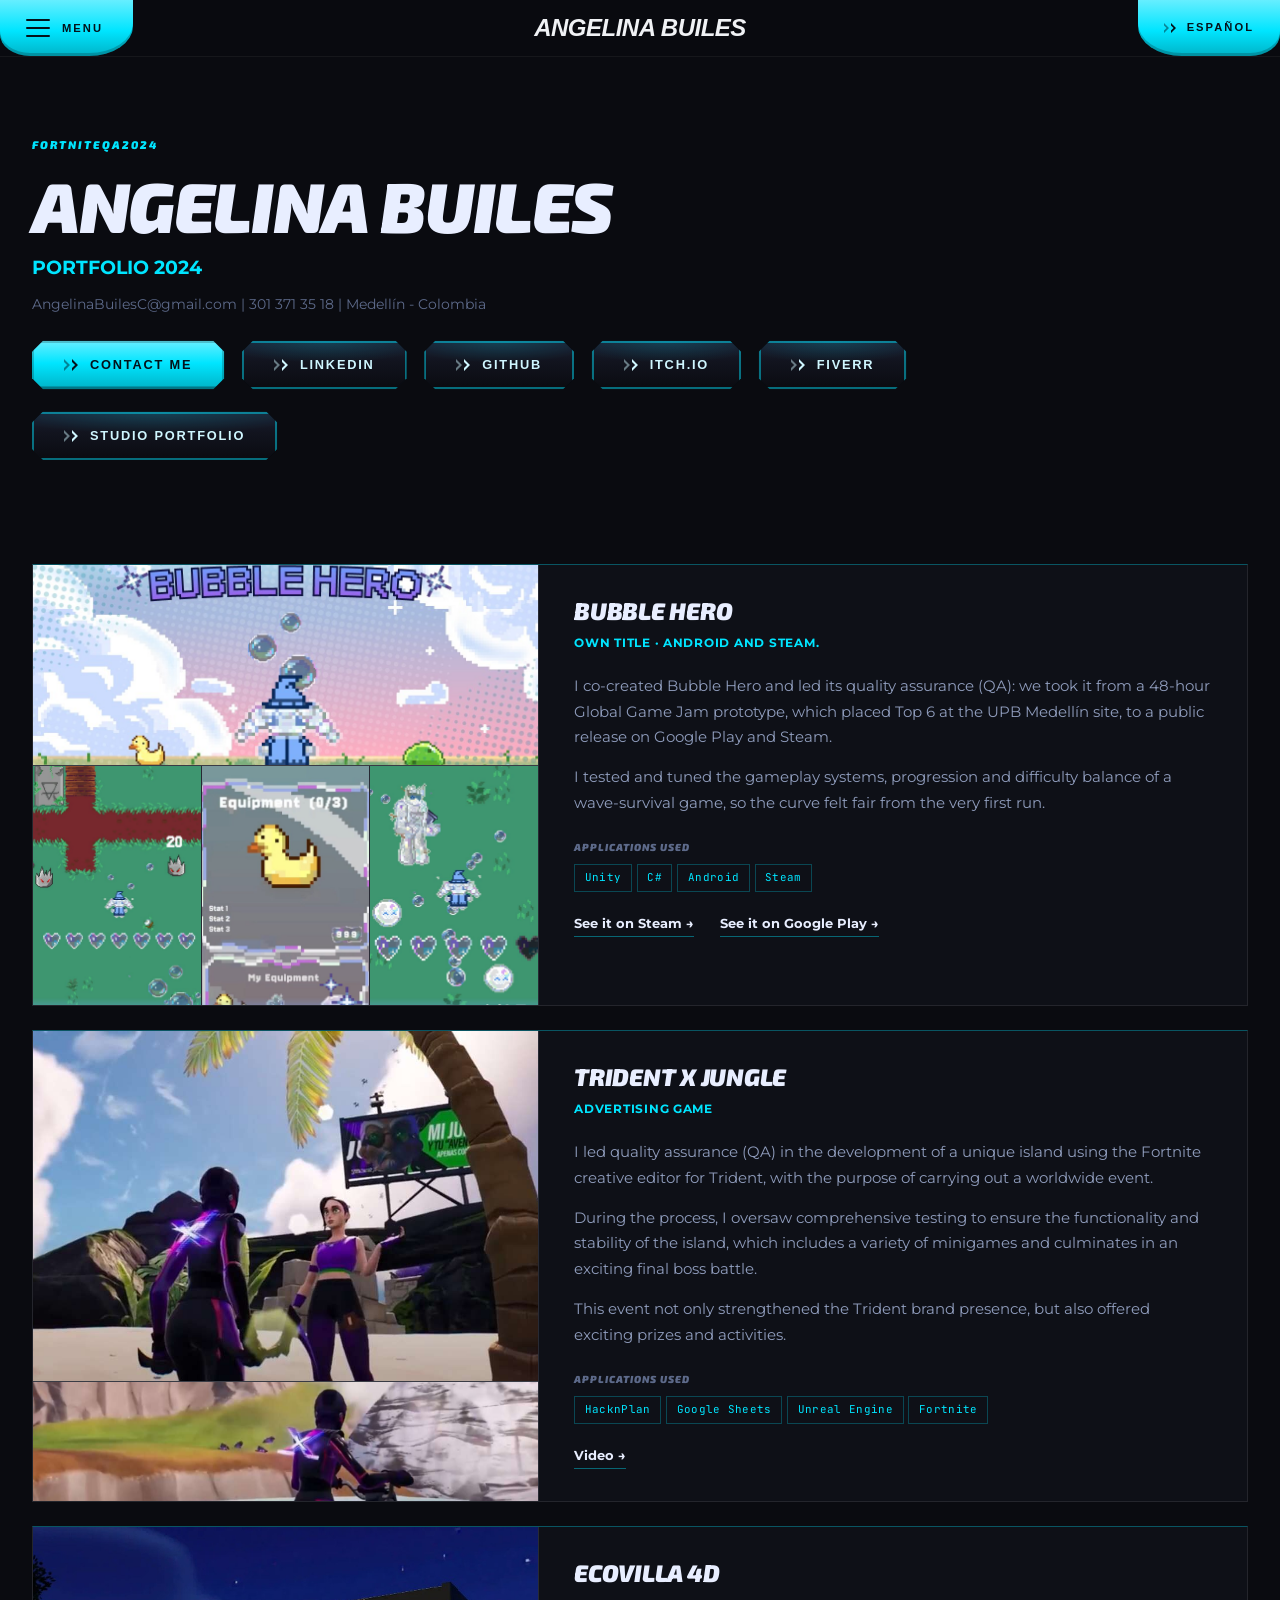
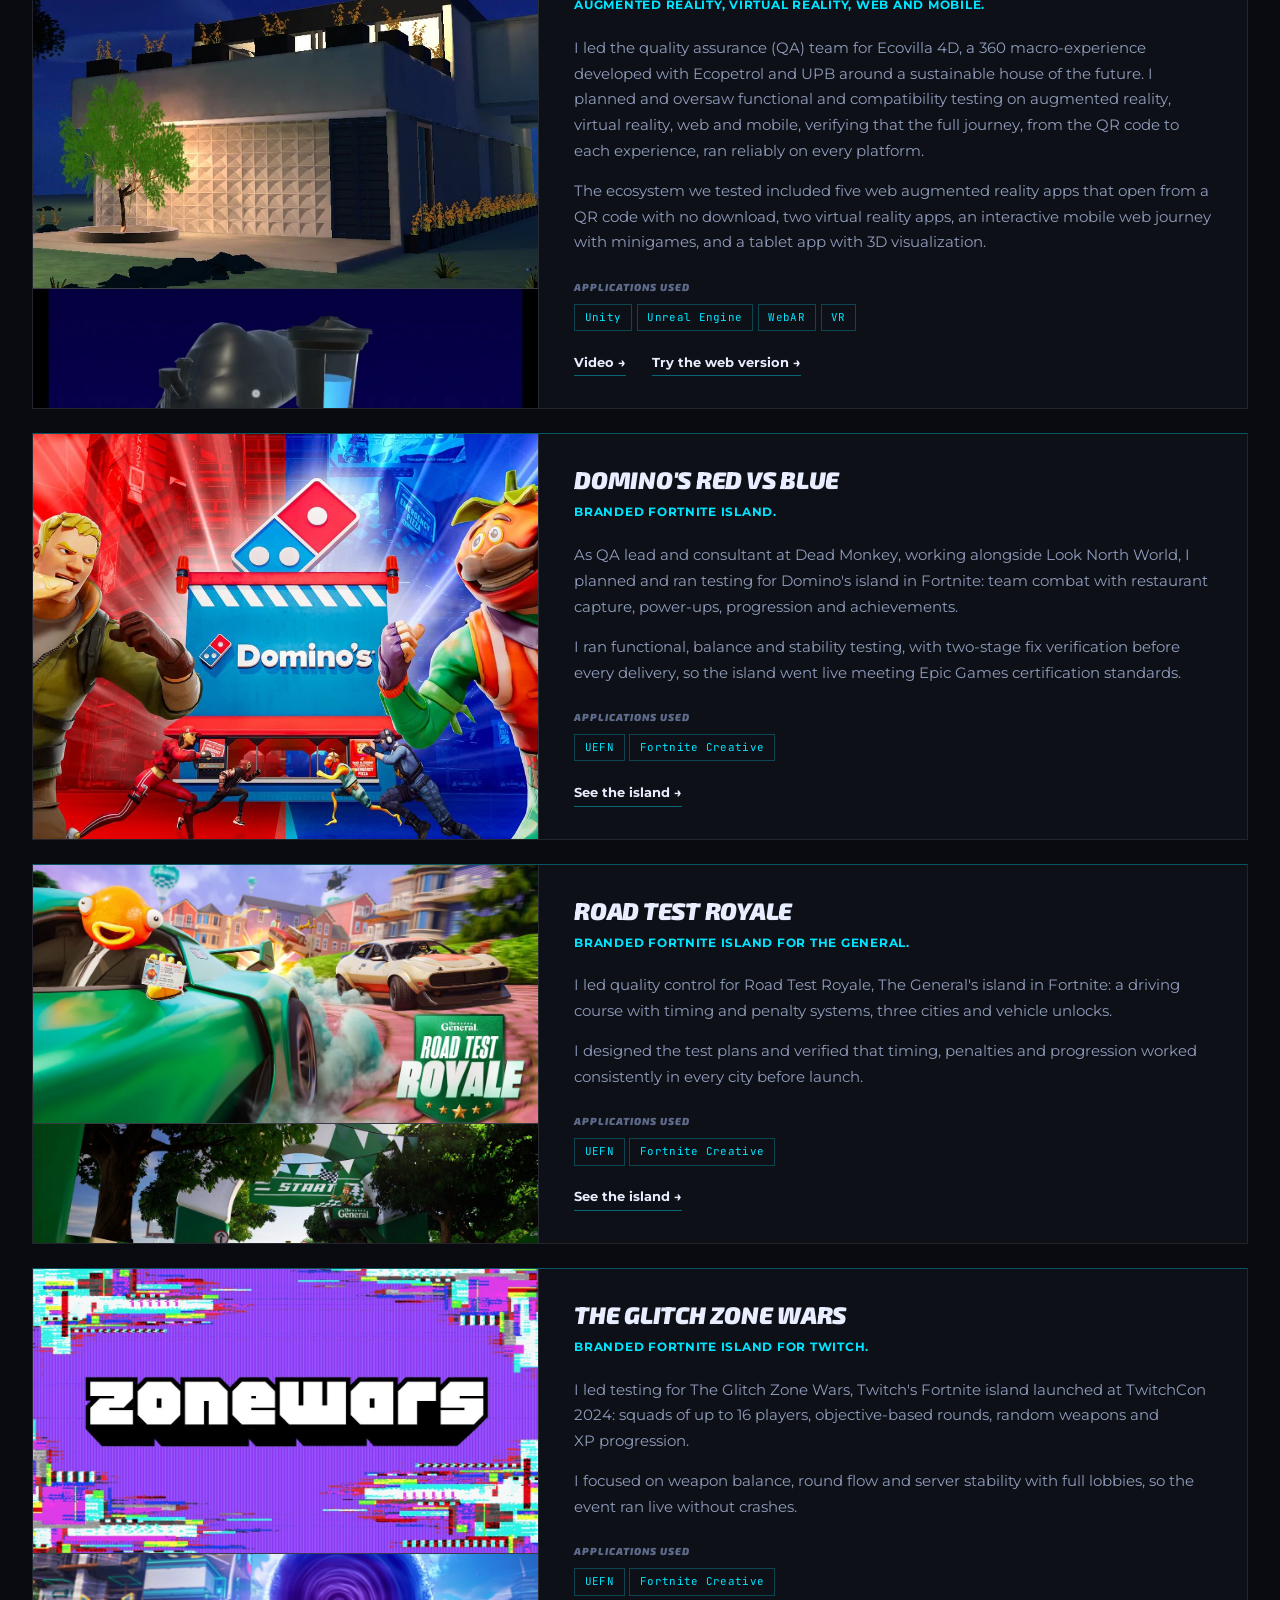
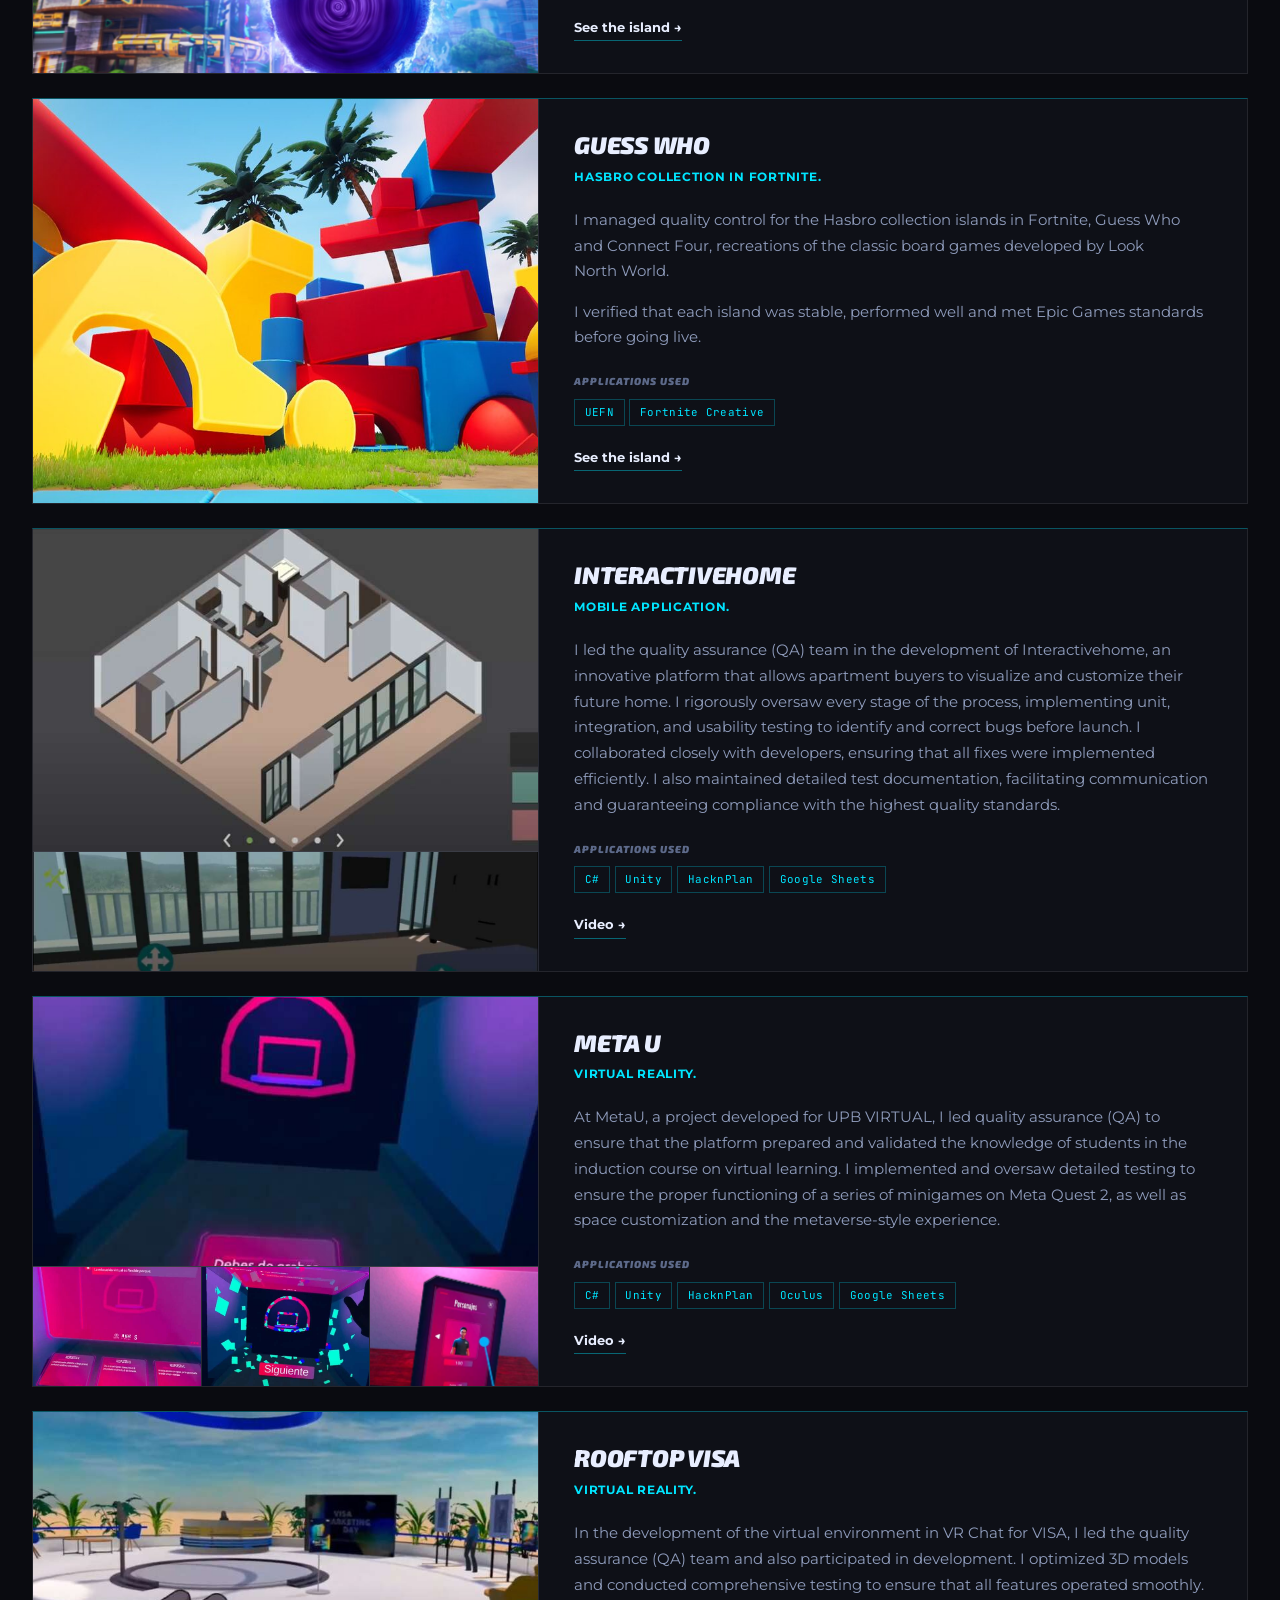
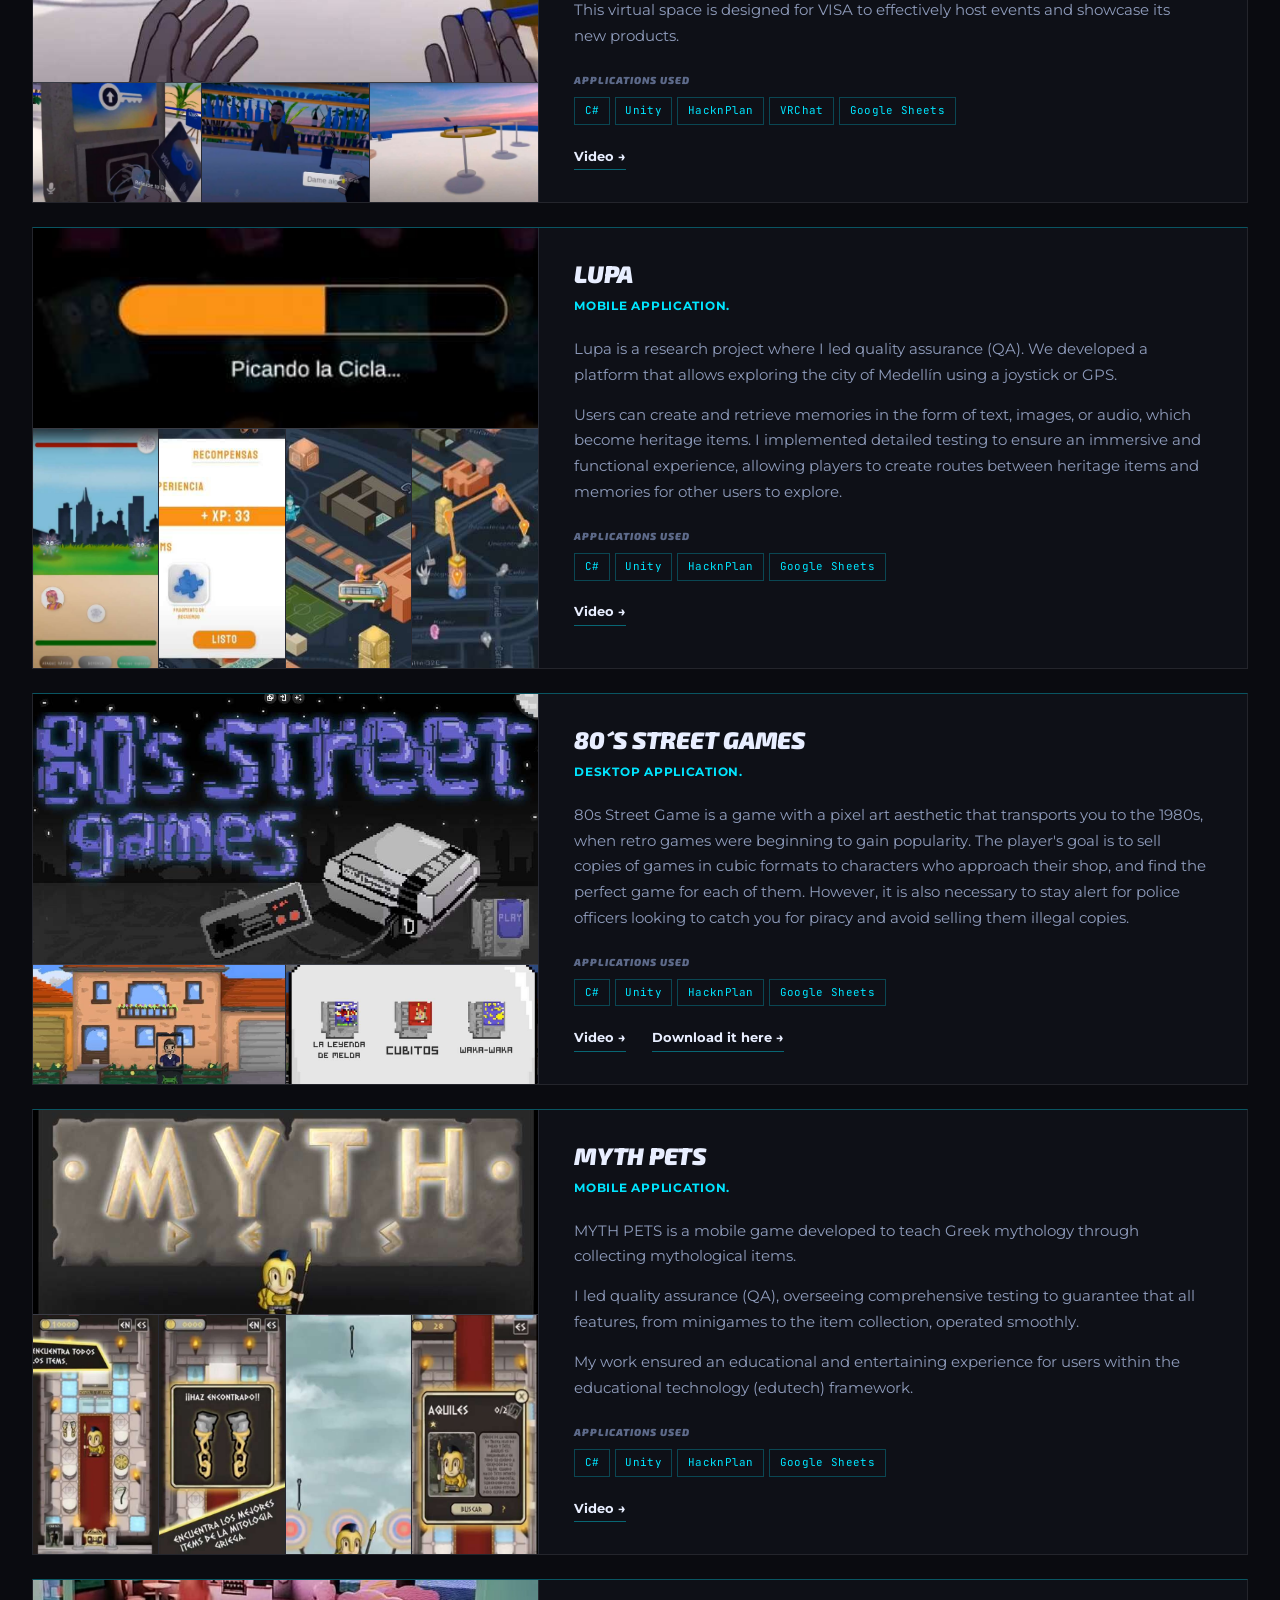
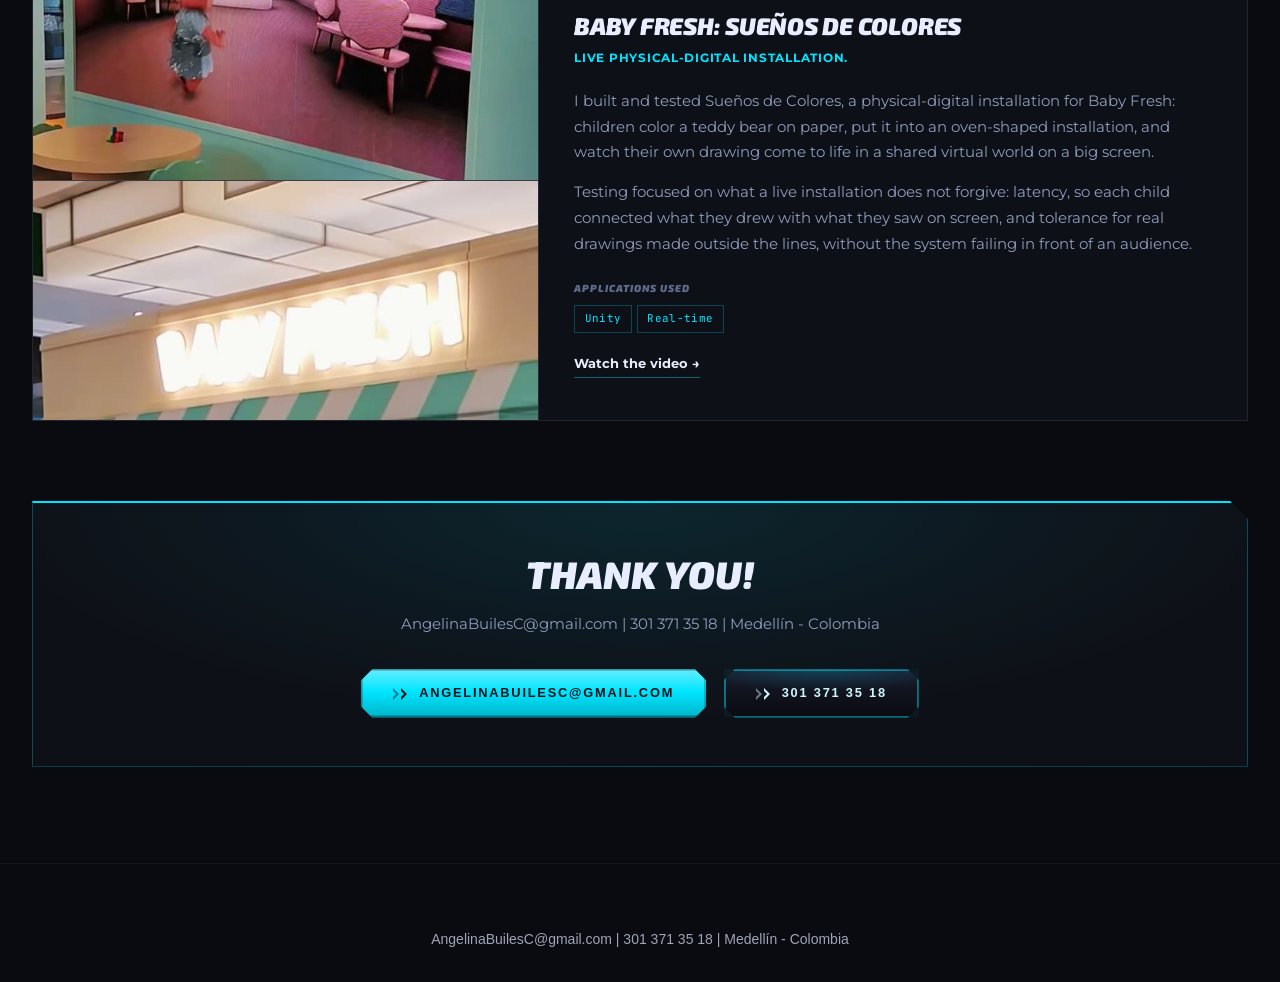
==== en/index.html @ 48bfbd3e "Portafolio de QA de Angelina Builes, en español e inglés Co-Authored-By: Claude Opus 5.5 <noreply@an" ====
<!DOCTYPE html>
<html lang="en">

<head>
    <meta charset="UTF-8">
    <meta name="viewport" content="width=device-width, initial-scale=1.0">
    <title>PORTFOLIO · Angelina Builes</title>
    <meta name="description" content="Portfolio QA · Angelina Builes. Bubble Hero, Trident X Jungle, Ecovilla 4D, Domino&#x27;s Red vs Blue, Road Test Royale, The Glitch Zone Wars, Guess Who, Interactivehome, Meta U, Rooftop Visa, Lupa, 80´s Street Games, Myth Pets, Baby Fresh: Sueños de Colores.">
    <link rel="canonical" href="https://jelyblu.github.io/portafolio-qa/en/">
    <link rel="alternate" hreflang="es" href="https://jelyblu.github.io/portafolio-qa/es/">
    <link rel="alternate" hreflang="en" href="https://jelyblu.github.io/portafolio-qa/en/">
    <link rel="alternate" hreflang="x-default" href="https://jelyblu.github.io/portafolio-qa/es/">
    <meta property="og:title" content="PORTFOLIO · Angelina Builes">
    <meta property="og:description" content="Portfolio QA · Angelina Builes. Bubble Hero, Trident X Jungle, Ecovilla 4D, Domino&#x27;s Red vs Blue, Road Test Royale, The Glitch Zone Wars, Guess Who, Interactivehome, Meta U, Rooftop Visa, Lupa, 80´s Street Games, Myth Pets, Baby Fresh: Sueños de Colores.">
    <meta property="og:image" content="https://jelyblu.github.io/portafolio-qa/assets/img/trident-1.jpg">
    <meta property="og:type" content="profile">
    <link rel="preconnect" href="https://fonts.googleapis.com">
    <link rel="preconnect" href="https://fonts.gstatic.com" crossorigin>
    <link href="https://fonts.googleapis.com/css2?family=Exo+2:ital,wght@0,400;0,700;0,900;1,700;1,900&family=Montserrat:wght@400;500;600;700&family=JetBrains+Mono:wght@500;700&display=swap" rel="stylesheet">
    <link rel="stylesheet" href="../styles.css">
    <style>
        .profile-page {
            --ab-cyan: #00e5ff; --ab-ink: #e8eeff; --ab-dim: #8f9cbc; --ab-faint: #5d6a8a;
            --ab-line: rgba(255, 255, 255, .09); --ab-surface: #0e1017; --ab-raised: #12141f;
            font-family: 'Montserrat', sans-serif;
        }
        .profile-page h1, .profile-page h2, .profile-page h3 { font-family: 'Exo 2', sans-serif; }
        .ab-notch { clip-path: polygon(0 0, calc(100% - 18px) 0, 100% 18px, 100% 100%, 0 100%); }

        .ab-hero { padding: 8.5rem 0 3.5rem; }
        .ab-hero-grid { max-width: 900px; }
        .ab-eyebrow {
            font-family: 'Exo 2', sans-serif; font-size: .7rem; font-weight: 900; font-style: italic;
            text-transform: uppercase; letter-spacing: .18em; color: var(--ab-cyan); margin: 0 0 1.1rem;
        }
        .ab-name { font-size: clamp(2.6rem, 7vw, 4.4rem); font-weight: 900; font-style: italic; text-transform: uppercase; letter-spacing: -.02em; line-height: .95; margin: 0 0 .9rem; color: var(--ab-ink); }
        .ab-role { font-size: clamp(1rem, 2vw, 1.2rem); font-weight: 700; color: var(--ab-cyan); line-height: 1.5; margin: 0 0 .7rem; }
        .ab-meta { font-size: .88rem; color: var(--ab-faint); line-height: 1.7; margin: 0 0 1.5rem; }
        .ab-links { display: flex; flex-wrap: wrap; gap: 1.4rem 1.1rem; }

        .ab-work { padding: 3rem 0 0; }
        .ab-featured { display: grid; gap: 1.5rem; }
        .ab-feat {
            display: grid; grid-template-columns: minmax(0, 5fr) minmax(0, 7fr);
            background: var(--ab-surface); border: 1px solid var(--ab-line);
            border-top: 1px solid rgba(0, 229, 255, .32);
            transition: border-color .25s ease, transform .25s ease;
            scroll-margin-top: 90px;
        }
        .ab-feat:hover { border-top-color: var(--ab-cyan); transform: translateY(-3px); }

        /* Galería: la primera captura manda, las demás van en tira debajo,
           igual que la columna de imágenes de cada página del PDF. */
        .ab-shot {
            display: grid; grid-template-rows: minmax(230px, 1fr) 120px; background: var(--ab-raised);
            border-right: 1px solid var(--ab-line); overflow: hidden;
        }
        .ab-shot a { display: block; height: 100%; overflow: hidden; }
        .ab-shot img { display: block; width: 100%; height: 100%; object-fit: cover; transition: transform .35s ease; }
        .ab-shot a:hover img { transform: scale(1.04); }
        /* La captura principal no empuja la altura: rellena lo que mida el texto.
           Sin esto una captura vertical estira la tarjeta a más de 1000 px. */
        .ab-shot-main { min-height: 0; position: relative; }
        .ab-shot-main > a { position: absolute; inset: 0; }
        .ab-shot--solo { grid-template-rows: minmax(260px, 1fr); }
        /* Proyectos de móvil: las capturas son verticales y en una tira baja
           solo se vería una franja. Se les da más alto. */
        .ab-shot--movil { grid-template-rows: minmax(200px, 1fr) 240px; }
        .ab-shot--movil .ab-shot-strip img { object-position: center top; }
        .ab-shot-strip { display: grid; grid-auto-flow: column; grid-auto-columns: 1fr; gap: 1px; background: var(--ab-line); min-height: 0; border-top: 1px solid var(--ab-line); }

        .ab-feat-body { padding: 2rem 2.2rem; }
        .ab-feat h3 { font-size: 1.5rem; font-weight: 900; font-style: italic; text-transform: uppercase; letter-spacing: -.01em; color: var(--ab-ink); margin: 0 0 .45rem; }
        .ab-context { font-size: .78rem; font-weight: 700; letter-spacing: .06em; text-transform: uppercase; color: var(--ab-cyan); margin: 0 0 1.3rem; }
        .ab-desc p { margin: 0 0 .9rem; font-size: .92rem; line-height: 1.75; color: var(--ab-dim); text-wrap: pretty; }
        .ab-label {
            font-family: 'Exo 2', sans-serif; font-size: .64rem; font-weight: 900; font-style: italic;
            text-transform: uppercase; letter-spacing: .1em; color: var(--ab-faint); margin: 1.4rem 0 .55rem;
        }
        .ab-tech { display: flex; flex-wrap: wrap; gap: .3rem; }
        .ab-tech span {
            font-family: 'JetBrains Mono', monospace; font-size: .68rem; padding: .25rem .6rem;
            border: 1px solid rgba(0, 229, 255, .26); color: var(--ab-cyan); letter-spacing: .03em;
        }
        .ab-out { display: inline-flex; gap: .35rem; margin-top: 1.3rem; margin-right: 1.4rem; color: var(--ab-ink); text-decoration: none; font-size: .84rem; font-weight: 700; border-bottom: 1px solid rgba(0, 229, 255, .4); padding-bottom: 2px; }
        .ab-out:hover { color: var(--ab-cyan); border-bottom-color: var(--ab-cyan); }

        .ab-cta { padding: 5rem 0 6rem; }
        .ab-cta-inner {
            border: 1px solid rgba(0, 229, 255, .28); border-top: 2px solid var(--ab-cyan);
            background: radial-gradient(90% 140% at 50% 0%, rgba(0, 229, 255, .1) 0%, rgba(0, 229, 255, 0) 60%), var(--ab-surface);
            padding: 3rem 2.5rem; text-align: center;
        }
        .ab-cta-inner h2 { font-size: clamp(1.7rem, 4vw, 2.4rem); font-weight: 900; font-style: italic; text-transform: uppercase; color: var(--ab-ink); margin: 0 0 .8rem; }
        .ab-cta-inner p { color: var(--ab-dim); max-width: 56ch; margin: 0 auto 2rem; line-height: 1.8; font-size: .95rem; }
        .ab-cta-inner .ab-links { justify-content: center; }

        /* Sin logo del estudio: el nombre ocupa el centro de la cabecera. */
        .logo-container .logo-text { text-transform: uppercase; font-style: italic; }

        @media (max-width: 900px) {
            .ab-feat { grid-template-columns: 1fr; }
            .ab-shot { border-right: 0; border-bottom: 1px solid var(--ab-line); }
        }
        @media (max-width: 600px) {
            .ab-hero { padding: 7rem 0 2.5rem; }
            .ab-feat-body { padding: 1.6rem 1.4rem; }
            .ab-cta-inner { padding: 2.2rem 1.4rem; }
            .ab-shot { grid-template-rows: 220px 90px; }
            .ab-shot--movil { grid-template-rows: 200px 180px; }
            .ab-shot--solo { grid-template-rows: 220px; }
            .logo-container .logo-text { font-size: 1rem; }
        }

        .ab-vmodal { width: min(92vw, 960px); margin: auto; padding: 0; border: 1px solid var(--ab-line); border-radius: 4px; background: var(--ab-raised); overflow: visible; }
        .ab-vmodal::backdrop { background: rgba(4, 8, 16, .84); backdrop-filter: blur(6px); }
        .ab-vmodal-inner { position: relative; aspect-ratio: 16 / 9; }
        .ab-vmodal iframe { display: block; width: 100%; height: 100%; border: 0; background: #000; }
        .ab-vclose { position: absolute; top: -17px; right: -17px; width: 42px; height: 42px; display: grid; place-items: center; border: 0; border-radius: 50%; background: var(--ab-cyan); color: #04121a; font-size: 1.6rem; font-weight: 700; line-height: 1; cursor: pointer; box-shadow: 0 6px 18px rgba(0, 0, 0, .55); z-index: 1; }
        .ab-vclose:hover { filter: brightness(1.12); }
        .ab-vclose:focus-visible { outline: 3px solid #fff; outline-offset: 2px; }
        @media (max-width: 560px) { .ab-vclose { top: 8px; right: 8px; } }

        #primary-navigation[data-visible="true"] .nav-links > li:nth-child(1) > a { animation-delay: 40ms; }
        #primary-navigation[data-visible="true"] .nav-links > li:nth-child(2) > a { animation-delay: 84ms; }
        #primary-navigation[data-visible="true"] .nav-links > li:nth-child(3) > a { animation-delay: 128ms; }
        #primary-navigation[data-visible="true"] .nav-links > li:nth-child(4) > a { animation-delay: 172ms; }
        #primary-navigation[data-visible="true"] .nav-links > li:nth-child(5) > a { animation-delay: 216ms; }
        #primary-navigation[data-visible="true"] .nav-links > li:nth-child(6) > a { animation-delay: 260ms; }
        #primary-navigation[data-visible="true"] .nav-links > li:nth-child(7) > a { animation-delay: 304ms; }
        #primary-navigation[data-visible="true"] .nav-links > li:nth-child(8) > a { animation-delay: 348ms; }
        #primary-navigation[data-visible="true"] .nav-links > li:nth-child(9) > a { animation-delay: 392ms; }
        #primary-navigation[data-visible="true"] .nav-links > li:nth-child(10) > a { animation-delay: 436ms; }
        #primary-navigation[data-visible="true"] .nav-links > li:nth-child(11) > a { animation-delay: 480ms; }
        #primary-navigation[data-visible="true"] .nav-links > li:nth-child(12) > a { animation-delay: 524ms; }
        #primary-navigation[data-visible="true"] .nav-links > li:nth-child(13) > a { animation-delay: 568ms; }
        #primary-navigation[data-visible="true"] .nav-links > li:nth-child(14) > a { animation-delay: 612ms; }
        #primary-navigation[data-visible="true"] .nav-links > li:nth-child(15) > a { animation-delay: 656ms; }
        #primary-navigation[data-visible="true"] .nav-links > li:nth-child(16) > a { animation-delay: 700ms; }
        #primary-navigation[data-visible="false"] .nav-links > li:nth-child(1) > a { animation-delay: 420ms; }
        #primary-navigation[data-visible="false"] .nav-links > li:nth-child(2) > a { animation-delay: 392ms; }
        #primary-navigation[data-visible="false"] .nav-links > li:nth-child(3) > a { animation-delay: 364ms; }
        #primary-navigation[data-visible="false"] .nav-links > li:nth-child(4) > a { animation-delay: 336ms; }
        #primary-navigation[data-visible="false"] .nav-links > li:nth-child(5) > a { animation-delay: 308ms; }
        #primary-navigation[data-visible="false"] .nav-links > li:nth-child(6) > a { animation-delay: 280ms; }
        #primary-navigation[data-visible="false"] .nav-links > li:nth-child(7) > a { animation-delay: 252ms; }
        #primary-navigation[data-visible="false"] .nav-links > li:nth-child(8) > a { animation-delay: 224ms; }
        #primary-navigation[data-visible="false"] .nav-links > li:nth-child(9) > a { animation-delay: 196ms; }
        #primary-navigation[data-visible="false"] .nav-links > li:nth-child(10) > a { animation-delay: 168ms; }
        #primary-navigation[data-visible="false"] .nav-links > li:nth-child(11) > a { animation-delay: 140ms; }
        #primary-navigation[data-visible="false"] .nav-links > li:nth-child(12) > a { animation-delay: 112ms; }
        #primary-navigation[data-visible="false"] .nav-links > li:nth-child(13) > a { animation-delay: 84ms; }
        #primary-navigation[data-visible="false"] .nav-links > li:nth-child(14) > a { animation-delay: 56ms; }
        #primary-navigation[data-visible="false"] .nav-links > li:nth-child(15) > a { animation-delay: 28ms; }
        #primary-navigation[data-visible="false"] .nav-links > li:nth-child(16) > a { animation-delay: 0ms; }
    </style>
</head>

<body>
    <header id="main-header" class="scrolled">
        <div class="container nav-wrapper">
            <a href="#top" class="logo-container"><span class="logo-text">Angelina Builes</span></a>
            <button class="mobile-nav-toggle" aria-controls="primary-navigation" aria-expanded="false">
                <div class="hamburger"></div>
            </button>
            <nav id="primary-navigation">
                <ul class="nav-links">
                    <li><a href="#bubblehero">Bubble Hero</a></li>
                    <li><a href="#trident">Trident X Jungle</a></li>
                    <li><a href="#ecovilla">Ecovilla 4D</a></li>
                    <li><a href="#dominos">Domino&#x27;s Red vs Blue</a></li>
                    <li><a href="#roadtest">Road Test Royale</a></li>
                    <li><a href="#glitch">The Glitch Zone Wars</a></li>
                    <li><a href="#guesswho">Guess Who</a></li>
                    <li><a href="#interactivehome">Interactivehome</a></li>
                    <li><a href="#metau">Meta U</a></li>
                    <li><a href="#rooftop">Rooftop Visa</a></li>
                    <li><a href="#lupa">Lupa</a></li>
                    <li><a href="#80s">80´s Street Games</a></li>
                    <li><a href="#mythpets">Myth Pets</a></li>
                    <li><a href="#babyfresh">Baby Fresh: Sueños de Colores</a></li>
                    <li><a href="#contacto">Contact</a></li>
                    <li><a href="../es/" hreflang="es" lang="es">Español</a></li>
                </ul>
            </nav>
            <a class="nav-cta" href="../es/" hreflang="es" lang="es">Español</a>
        </div>
    </header>

    <main class="profile-page" id="top">
        <section class="ab-hero">
            <div class="container">
                <div class="ab-hero-grid">
                    <p class="ab-eyebrow">FortniteQA2024</p>
                    <h1 class="ab-name">Angelina Builes</h1>
                    <p class="ab-role">PORTFOLIO 2024</p>
                    <p class="ab-meta">AngelinaBuilesC@gmail.com | 301 371 35 18 | Medellín - Colombia</p>
                    <div class="ab-links">
                        <a class="btn btn-primary" href="mailto:AngelinaBuilesC@gmail.com">Contact me</a>
                        <a class="btn btn-secondary" href="https://www.linkedin.com/in/angelinabuiles" target="_blank" rel="noopener">LinkedIn</a>
                        <a class="btn btn-secondary" href="https://github.com/Jelyblu" target="_blank" rel="noopener">GitHub</a>
                        <a class="btn btn-secondary" href="https://dragonarkstudios.itch.io" target="_blank" rel="noopener">itch.io</a>
                        <a class="btn btn-secondary" href="https://www.fiverr.com/angibuiles" target="_blank" rel="noopener">Fiverr</a>
                        <a class="btn btn-secondary" href="https://dragonarkstudios.com/portfolio" target="_blank" rel="noopener">Studio portfolio</a>
                    </div>
                </div>
            </div>
        </section>

        <section class="ab-work">
            <div class="container">
                <h2 class="sr-only">PORTFOLIO</h2>
                <div class="ab-featured">
                    <article class="ab-feat" id="bubblehero">
                        <div class="ab-shot ab-shot--movil">
                            <div class="ab-shot-main"><a href="../assets/img/bubblehero-1.jpg" target="_blank" rel="noopener"><img src="../assets/img/bubblehero-1.jpg" alt="Bubble Hero, screenshot 1" loading="lazy"></a></div>
                            <div class="ab-shot-strip"><a href="../assets/img/bubblehero-2.jpg" target="_blank" rel="noopener"><img src="../assets/img/bubblehero-2.jpg" alt="Bubble Hero, screenshot 2" loading="lazy"></a><a href="../assets/img/bubblehero-3.jpg" target="_blank" rel="noopener"><img src="../assets/img/bubblehero-3.jpg" alt="Bubble Hero, screenshot 3" loading="lazy"></a><a href="../assets/img/bubblehero-4.jpg" target="_blank" rel="noopener"><img src="../assets/img/bubblehero-4.jpg" alt="Bubble Hero, screenshot 4" loading="lazy"></a></div>
                        </div>
                        <div class="ab-feat-body">
                            <h3>Bubble Hero</h3>
                            <p class="ab-context">Own title · Android and Steam.</p>
                            <div class="ab-desc">
                                <p>I co-created Bubble Hero and led its quality assurance (QA): we took it from a 48-hour Global Game Jam prototype, which placed Top 6 at the UPB Medellín site, to a public release on Google Play and Steam.</p>
                                <p>I tested and tuned the gameplay systems, progression and difficulty balance of a wave-survival game, so the curve felt fair from the very first run.</p>
                            </div>
                            <p class="ab-label">Applications used</p>
                            <div class="ab-tech"><span>Unity</span><span>C#</span><span>Android</span><span>Steam</span></div>
                            
                            <a class="ab-out" href="https://store.steampowered.com/app/4517050/Bubble_Hero_The_Five_Elements/" target="_blank" rel="noopener">See it on Steam &rarr;</a>
                            <a class="ab-out" href="https://play.google.com/store/apps/details?id=com.DragonarkStudios.BubbleHero" target="_blank" rel="noopener">See it on Google Play &rarr;</a>
                        </div>
                    </article>
                    <article class="ab-feat" id="trident">
                        <div class="ab-shot">
                            <div class="ab-shot-main"><a href="../assets/img/trident-1.jpg" target="_blank" rel="noopener"><img src="../assets/img/trident-1.jpg" alt="Trident X Jungle, screenshot 1" loading="lazy"></a></div>
                            <div class="ab-shot-strip"><a href="../assets/img/trident-2.jpg" target="_blank" rel="noopener"><img src="../assets/img/trident-2.jpg" alt="Trident X Jungle, screenshot 2" loading="lazy"></a></div>
                        </div>
                        <div class="ab-feat-body">
                            <h3>Trident X Jungle</h3>
                            <p class="ab-context">Advertising Game</p>
                            <div class="ab-desc">
                                <p>I led quality assurance (QA) in the development of a unique island using the Fortnite creative editor for Trident, with the purpose of carrying out a worldwide event.</p>
                                <p>During the process, I oversaw comprehensive testing to ensure the functionality and stability of the island, which includes a variety of minigames and culminates in an exciting final boss battle.</p>
                                <p>This event not only strengthened the Trident brand presence, but also offered exciting prizes and activities.</p>
                            </div>
                            <p class="ab-label">Applications used</p>
                            <div class="ab-tech"><span>HacknPlan</span><span>Google Sheets</span><span>Unreal Engine</span><span>Fortnite</span></div>
                            <a class="ab-out" href="https://www.youtube.com/watch?v=4GxoQf84Vz8" data-yt="4GxoQf84Vz8" target="_blank" rel="noopener">Video &rarr;</a>
                        </div>
                    </article>
                    <article class="ab-feat" id="ecovilla">
                        <div class="ab-shot">
                            <div class="ab-shot-main"><a href="../assets/img/ecovilla-1.jpg" target="_blank" rel="noopener"><img src="../assets/img/ecovilla-1.jpg" alt="Ecovilla 4D, screenshot 1" loading="lazy"></a></div>
                            <div class="ab-shot-strip"><a href="../assets/img/ecovilla-2.jpg" target="_blank" rel="noopener"><img src="../assets/img/ecovilla-2.jpg" alt="Ecovilla 4D, screenshot 2" loading="lazy"></a></div>
                        </div>
                        <div class="ab-feat-body">
                            <h3>Ecovilla 4D</h3>
                            <p class="ab-context">Augmented reality, virtual reality, web and mobile.</p>
                            <div class="ab-desc">
                                <p>I led the quality assurance (QA) team for Ecovilla 4D, a 360 macro-experience developed with Ecopetrol and UPB around a sustainable house of the future. I planned and oversaw functional and compatibility testing on augmented reality, virtual reality, web and mobile, verifying that the full journey, from the QR code to each experience, ran reliably on every platform.</p>
                                <p>The ecosystem we tested included five web augmented reality apps that open from a QR code with no download, two virtual reality apps, an interactive mobile web journey with minigames, and a tablet app with 3D visualization.</p>
                            </div>
                            <p class="ab-label">Applications used</p>
                            <div class="ab-tech"><span>Unity</span><span>Unreal Engine</span><span>WebAR</span><span>VR</span></div>
                            <a class="ab-out" href="https://youtu.be/UNXelOfm4Hc" data-yt="UNXelOfm4Hc" target="_blank" rel="noopener">Video &rarr;</a>
                            <a class="ab-out" href="https://jelyblu.github.io/EcoVillaVirtual/" target="_blank" rel="noopener">Try the web version &rarr;</a>
                        </div>
                    </article>
                    <article class="ab-feat" id="dominos">
                        <div class="ab-shot ab-shot--solo">
                            <div class="ab-shot-main"><a href="../assets/img/dominos-1.jpg" target="_blank" rel="noopener"><img src="../assets/img/dominos-1.jpg" alt="Domino&#x27;s Red vs Blue, screenshot 1" loading="lazy"></a></div>
                        </div>
                        <div class="ab-feat-body">
                            <h3>Domino&#x27;s Red vs Blue</h3>
                            <p class="ab-context">Branded Fortnite island.</p>
                            <div class="ab-desc">
                                <p>As QA lead and consultant at Dead Monkey, working alongside Look North World, I planned and ran testing for Domino&#x27;s island in Fortnite: team combat with restaurant capture, power-ups, progression and achievements.</p>
                                <p>I ran functional, balance and stability testing, with two-stage fix verification before every delivery, so the island went live meeting Epic Games certification standards.</p>
                            </div>
                            <p class="ab-label">Applications used</p>
                            <div class="ab-tech"><span>UEFN</span><span>Fortnite Creative</span></div>
                            <a class="ab-out" href="https://www.fortnite.com/@twitchofficial/5570-6554-5104" target="_blank" rel="noopener">See the island &rarr;</a>
                        </div>
                    </article>
                    <article class="ab-feat" id="roadtest">
                        <div class="ab-shot">
                            <div class="ab-shot-main"><a href="../assets/img/roadtest-1.jpg" target="_blank" rel="noopener"><img src="../assets/img/roadtest-1.jpg" alt="Road Test Royale, screenshot 1" loading="lazy"></a></div>
                            <div class="ab-shot-strip"><a href="../assets/img/roadtest-2.jpg" target="_blank" rel="noopener"><img src="../assets/img/roadtest-2.jpg" alt="Road Test Royale, screenshot 2" loading="lazy"></a></div>
                        </div>
                        <div class="ab-feat-body">
                            <h3>Road Test Royale</h3>
                            <p class="ab-context">Branded Fortnite island for The General.</p>
                            <div class="ab-desc">
                                <p>I led quality control for Road Test Royale, The General&#x27;s island in Fortnite: a driving course with timing and penalty systems, three cities and vehicle unlocks.</p>
                                <p>I designed the test plans and verified that timing, penalties and progression worked consistently in every city before launch.</p>
                            </div>
                            <p class="ab-label">Applications used</p>
                            <div class="ab-tech"><span>UEFN</span><span>Fortnite Creative</span></div>
                            <a class="ab-out" href="https://www.fortnite.com/@twitchofficial/9524-2023-3031" target="_blank" rel="noopener">See the island &rarr;</a>
                        </div>
                    </article>
                    <article class="ab-feat" id="glitch">
                        <div class="ab-shot">
                            <div class="ab-shot-main"><a href="../assets/img/glitch-1.jpg" target="_blank" rel="noopener"><img src="../assets/img/glitch-1.jpg" alt="The Glitch Zone Wars, screenshot 1" loading="lazy"></a></div>
                            <div class="ab-shot-strip"><a href="../assets/img/glitch-2.jpg" target="_blank" rel="noopener"><img src="../assets/img/glitch-2.jpg" alt="The Glitch Zone Wars, screenshot 2" loading="lazy"></a></div>
                        </div>
                        <div class="ab-feat-body">
                            <h3>The Glitch Zone Wars</h3>
                            <p class="ab-context">Branded Fortnite island for Twitch.</p>
                            <div class="ab-desc">
                                <p>I led testing for The Glitch Zone Wars, Twitch&#x27;s Fortnite island launched at TwitchCon 2024: squads of up to 16 players, objective-based rounds, random weapons and XP progression.</p>
                                <p>I focused on weapon balance, round flow and server stability with full lobbies, so the event ran live without crashes.</p>
                            </div>
                            <p class="ab-label">Applications used</p>
                            <div class="ab-tech"><span>UEFN</span><span>Fortnite Creative</span></div>
                            <a class="ab-out" href="https://www.fortnite.com/@twitchofficial/1657-2632-4431" target="_blank" rel="noopener">See the island &rarr;</a>
                        </div>
                    </article>
                    <article class="ab-feat" id="guesswho">
                        <div class="ab-shot ab-shot--solo">
                            <div class="ab-shot-main"><a href="../assets/img/guesswho-1.jpg" target="_blank" rel="noopener"><img src="../assets/img/guesswho-1.jpg" alt="Guess Who, screenshot 1" loading="lazy"></a></div>
                        </div>
                        <div class="ab-feat-body">
                            <h3>Guess Who</h3>
                            <p class="ab-context">Hasbro collection in Fortnite.</p>
                            <div class="ab-desc">
                                <p>I managed quality control for the Hasbro collection islands in Fortnite, Guess Who and Connect Four, recreations of the classic board games developed by Look North World.</p>
                                <p>I verified that each island was stable, performed well and met Epic Games standards before going live.</p>
                            </div>
                            <p class="ab-label">Applications used</p>
                            <div class="ab-tech"><span>UEFN</span><span>Fortnite Creative</span></div>
                            <a class="ab-out" href="https://www.fortnite.com/@looknorthworld/7387-6907-3174" target="_blank" rel="noopener">See the island &rarr;</a>
                        </div>
                    </article>
                    <article class="ab-feat" id="interactivehome">
                        <div class="ab-shot">
                            <div class="ab-shot-main"><a href="../assets/img/interactivehome-1.jpg" target="_blank" rel="noopener"><img src="../assets/img/interactivehome-1.jpg" alt="Interactivehome, screenshot 1" loading="lazy"></a></div>
                            <div class="ab-shot-strip"><a href="../assets/img/interactivehome-2.jpg" target="_blank" rel="noopener"><img src="../assets/img/interactivehome-2.jpg" alt="Interactivehome, screenshot 2" loading="lazy"></a></div>
                        </div>
                        <div class="ab-feat-body">
                            <h3>Interactivehome</h3>
                            <p class="ab-context">Mobile application.</p>
                            <div class="ab-desc">
                                <p>I led the quality assurance (QA) team in the development of Interactivehome, an innovative platform that allows apartment buyers to visualize and customize their future home. I rigorously oversaw every stage of the process, implementing unit, integration, and usability testing to identify and correct bugs before launch. I collaborated closely with developers, ensuring that all fixes were implemented efficiently. I also maintained detailed test documentation, facilitating communication and guaranteeing compliance with the highest quality standards.</p>
                            </div>
                            <p class="ab-label">Applications used</p>
                            <div class="ab-tech"><span>C#</span><span>Unity</span><span>HacknPlan</span><span>Google Sheets</span></div>
                            <a class="ab-out" href="https://www.youtube.com/watch?v=4GxoQf84Vz8" data-yt="4GxoQf84Vz8" target="_blank" rel="noopener">Video &rarr;</a>
                        </div>
                    </article>
                    <article class="ab-feat" id="metau">
                        <div class="ab-shot">
                            <div class="ab-shot-main"><a href="../assets/img/metau-1.jpg" target="_blank" rel="noopener"><img src="../assets/img/metau-1.jpg" alt="Meta U, screenshot 1" loading="lazy"></a></div>
                            <div class="ab-shot-strip"><a href="../assets/img/metau-2.jpg" target="_blank" rel="noopener"><img src="../assets/img/metau-2.jpg" alt="Meta U, screenshot 2" loading="lazy"></a><a href="../assets/img/metau-3.jpg" target="_blank" rel="noopener"><img src="../assets/img/metau-3.jpg" alt="Meta U, screenshot 3" loading="lazy"></a><a href="../assets/img/metau-4.jpg" target="_blank" rel="noopener"><img src="../assets/img/metau-4.jpg" alt="Meta U, screenshot 4" loading="lazy"></a></div>
                        </div>
                        <div class="ab-feat-body">
                            <h3>Meta U</h3>
                            <p class="ab-context">Virtual reality.</p>
                            <div class="ab-desc">
                                <p>At MetaU, a project developed for UPB VIRTUAL, I led quality assurance (QA) to ensure that the platform prepared and validated the knowledge of students in the induction course on virtual learning. I implemented and oversaw detailed testing to ensure the proper functioning of a series of minigames on Meta Quest 2, as well as space customization and the metaverse-style experience.</p>
                            </div>
                            <p class="ab-label">Applications used</p>
                            <div class="ab-tech"><span>C#</span><span>Unity</span><span>HacknPlan</span><span>Oculus</span><span>Google Sheets</span></div>
                            <a class="ab-out" href="https://www.youtube.com/watch?v=uDqV6fU3cC8" data-yt="uDqV6fU3cC8" target="_blank" rel="noopener">Video &rarr;</a>
                        </div>
                    </article>
                    <article class="ab-feat" id="rooftop">
                        <div class="ab-shot">
                            <div class="ab-shot-main"><a href="../assets/img/rooftop-1.jpg" target="_blank" rel="noopener"><img src="../assets/img/rooftop-1.jpg" alt="Rooftop Visa, screenshot 1" loading="lazy"></a></div>
                            <div class="ab-shot-strip"><a href="../assets/img/rooftop-2.jpg" target="_blank" rel="noopener"><img src="../assets/img/rooftop-2.jpg" alt="Rooftop Visa, screenshot 2" loading="lazy"></a><a href="../assets/img/rooftop-3.jpg" target="_blank" rel="noopener"><img src="../assets/img/rooftop-3.jpg" alt="Rooftop Visa, screenshot 3" loading="lazy"></a><a href="../assets/img/rooftop-4.jpg" target="_blank" rel="noopener"><img src="../assets/img/rooftop-4.jpg" alt="Rooftop Visa, screenshot 4" loading="lazy"></a></div>
                        </div>
                        <div class="ab-feat-body">
                            <h3>Rooftop Visa</h3>
                            <p class="ab-context">Virtual Reality.</p>
                            <div class="ab-desc">
                                <p>In the development of the virtual environment in VR Chat for VISA, I led the quality assurance (QA) team and also participated in development. I optimized 3D models and conducted comprehensive testing to ensure that all features operated smoothly. This virtual space is designed for VISA to effectively host events and showcase its new products.</p>
                            </div>
                            <p class="ab-label">Applications used</p>
                            <div class="ab-tech"><span>C#</span><span>Unity</span><span>HacknPlan</span><span>VRChat</span><span>Google Sheets</span></div>
                            <a class="ab-out" href="https://www.youtube.com/watch?v=r58cvnKIQz0" data-yt="r58cvnKIQz0" target="_blank" rel="noopener">Video &rarr;</a>
                        </div>
                    </article>
                    <article class="ab-feat" id="lupa">
                        <div class="ab-shot ab-shot--movil">
                            <div class="ab-shot-main"><a href="../assets/img/lupa-1.jpg" target="_blank" rel="noopener"><img src="../assets/img/lupa-1.jpg" alt="Lupa, screenshot 1" loading="lazy"></a></div>
                            <div class="ab-shot-strip"><a href="../assets/img/lupa-2.jpg" target="_blank" rel="noopener"><img src="../assets/img/lupa-2.jpg" alt="Lupa, screenshot 2" loading="lazy"></a><a href="../assets/img/lupa-3.jpg" target="_blank" rel="noopener"><img src="../assets/img/lupa-3.jpg" alt="Lupa, screenshot 3" loading="lazy"></a><a href="../assets/img/lupa-4.jpg" target="_blank" rel="noopener"><img src="../assets/img/lupa-4.jpg" alt="Lupa, screenshot 4" loading="lazy"></a><a href="../assets/img/lupa-5.jpg" target="_blank" rel="noopener"><img src="../assets/img/lupa-5.jpg" alt="Lupa, screenshot 5" loading="lazy"></a></div>
                        </div>
                        <div class="ab-feat-body">
                            <h3>Lupa</h3>
                            <p class="ab-context">Mobile application.</p>
                            <div class="ab-desc">
                                <p>Lupa is a research project where I led quality assurance (QA). We developed a platform that allows exploring the city of Medellín using a joystick or GPS.</p>
                                <p>Users can create and retrieve memories in the form of text, images, or audio, which become heritage items. I implemented detailed testing to ensure an immersive and functional experience, allowing players to create routes between heritage items and memories for other users to explore.</p>
                            </div>
                            <p class="ab-label">Applications used</p>
                            <div class="ab-tech"><span>C#</span><span>Unity</span><span>HacknPlan</span><span>Google Sheets</span></div>
                            <a class="ab-out" href="https://youtu.be/YpwlZE0v04w" data-yt="YpwlZE0v04w" target="_blank" rel="noopener">Video &rarr;</a>
                        </div>
                    </article>
                    <article class="ab-feat" id="80s">
                        <div class="ab-shot">
                            <div class="ab-shot-main"><a href="../assets/img/80s-1.jpg" target="_blank" rel="noopener"><img src="../assets/img/80s-1.jpg" alt="80´s Street Games, screenshot 1" loading="lazy"></a></div>
                            <div class="ab-shot-strip"><a href="../assets/img/80s-2.jpg" target="_blank" rel="noopener"><img src="../assets/img/80s-2.jpg" alt="80´s Street Games, screenshot 2" loading="lazy"></a><a href="../assets/img/80s-3.jpg" target="_blank" rel="noopener"><img src="../assets/img/80s-3.jpg" alt="80´s Street Games, screenshot 3" loading="lazy"></a></div>
                        </div>
                        <div class="ab-feat-body">
                            <h3>80´s Street Games</h3>
                            <p class="ab-context">Desktop application.</p>
                            <div class="ab-desc">
                                <p>80s Street Game is a game with a pixel art aesthetic that transports you to the 1980s, when retro games were beginning to gain popularity. The player&#x27;s goal is to sell copies of games in cubic formats to characters who approach their shop, and find the perfect game for each of them. However, it is also necessary to stay alert for police officers looking to catch you for piracy and avoid selling them illegal copies.</p>
                            </div>
                            <p class="ab-label">Applications used</p>
                            <div class="ab-tech"><span>C#</span><span>Unity</span><span>HacknPlan</span><span>Google Sheets</span></div>
                            <a class="ab-out" href="https://www.youtube.com/watch?v=4xa75kQLs4A" data-yt="4xa75kQLs4A" target="_blank" rel="noopener">Video &rarr;</a>
                            <a class="ab-out" href="https://aseisgames.itch.io/80s-street-games" target="_blank" rel="noopener">Download it here &rarr;</a>
                        </div>
                    </article>
                    <article class="ab-feat" id="mythpets">
                        <div class="ab-shot ab-shot--movil">
                            <div class="ab-shot-main"><a href="../assets/img/mythpets-1.jpg" target="_blank" rel="noopener"><img src="../assets/img/mythpets-1.jpg" alt="Myth Pets, screenshot 1" loading="lazy"></a></div>
                            <div class="ab-shot-strip"><a href="../assets/img/mythpets-2.jpg" target="_blank" rel="noopener"><img src="../assets/img/mythpets-2.jpg" alt="Myth Pets, screenshot 2" loading="lazy"></a><a href="../assets/img/mythpets-3.jpg" target="_blank" rel="noopener"><img src="../assets/img/mythpets-3.jpg" alt="Myth Pets, screenshot 3" loading="lazy"></a><a href="../assets/img/mythpets-4.jpg" target="_blank" rel="noopener"><img src="../assets/img/mythpets-4.jpg" alt="Myth Pets, screenshot 4" loading="lazy"></a><a href="../assets/img/mythpets-5.jpg" target="_blank" rel="noopener"><img src="../assets/img/mythpets-5.jpg" alt="Myth Pets, screenshot 5" loading="lazy"></a></div>
                        </div>
                        <div class="ab-feat-body">
                            <h3>Myth Pets</h3>
                            <p class="ab-context">Mobile application.</p>
                            <div class="ab-desc">
                                <p>MYTH PETS is a mobile game developed to teach Greek mythology through collecting mythological items.</p>
                                <p>I led quality assurance (QA), overseeing comprehensive testing to guarantee that all features, from minigames to the item collection, operated smoothly.</p>
                                <p>My work ensured an educational and entertaining experience for users within the educational technology (edutech) framework.</p>
                            </div>
                            <p class="ab-label">Applications used</p>
                            <div class="ab-tech"><span>C#</span><span>Unity</span><span>HacknPlan</span><span>Google Sheets</span></div>
                            <a class="ab-out" href="https://www.youtube.com/watch?v=yEkY36VHkOU" data-yt="yEkY36VHkOU" target="_blank" rel="noopener">Video &rarr;</a>
                        </div>
                    </article>
                    <article class="ab-feat" id="babyfresh">
                        <div class="ab-shot ab-shot--movil">
                            <div class="ab-shot-main"><a href="../assets/img/babyfresh-1.jpg" target="_blank" rel="noopener"><img src="../assets/img/babyfresh-1.jpg" alt="Baby Fresh: Sueños de Colores, screenshot 1" loading="lazy"></a></div>
                            <div class="ab-shot-strip"><a href="../assets/img/babyfresh-2.jpg" target="_blank" rel="noopener"><img src="../assets/img/babyfresh-2.jpg" alt="Baby Fresh: Sueños de Colores, screenshot 2" loading="lazy"></a></div>
                        </div>
                        <div class="ab-feat-body">
                            <h3>Baby Fresh: Sueños de Colores</h3>
                            <p class="ab-context">Live physical-digital installation.</p>
                            <div class="ab-desc">
                                <p>I built and tested Sueños de Colores, a physical-digital installation for Baby Fresh: children color a teddy bear on paper, put it into an oven-shaped installation, and watch their own drawing come to life in a shared virtual world on a big screen.</p>
                                <p>Testing focused on what a live installation does not forgive: latency, so each child connected what they drew with what they saw on screen, and tolerance for real drawings made outside the lines, without the system failing in front of an audience.</p>
                            </div>
                            <p class="ab-label">Applications used</p>
                            <div class="ab-tech"><span>Unity</span><span>Real-time</span></div>
                            
                            <a class="ab-out" href="https://www.instagram.com/reel/DP_5Ftrjhip" target="_blank" rel="noopener">Watch the video &rarr;</a>
                        </div>
                    </article>
                </div>
            </div>
        </section>

        <section class="ab-cta" id="contacto">
            <div class="container">
                <div class="ab-cta-inner ab-notch">
                    <h2>THANK YOU!</h2>
                    <p>AngelinaBuilesC@gmail.com | 301 371 35 18 | Medellín - Colombia</p>
                    <div class="ab-links">
                        <a class="btn btn-primary" href="mailto:AngelinaBuilesC@gmail.com">AngelinaBuilesC@gmail.com</a>
                        <a class="btn btn-secondary" href="tel:+573013713518">301 371 35 18</a>
                    </div>
                </div>
            </div>
        </section>
    </main>

    <footer>
        <div class="footer-bottom">
            <p>AngelinaBuilesC@gmail.com | 301 371 35 18 | Medellín - Colombia</p>
        </div>
    </footer>

    <dialog id="ab-vmodal" class="ab-vmodal">
        <div class="ab-vmodal-inner">
            <button type="button" class="ab-vclose" data-ab-vclose>
                <span aria-hidden="true">&times;</span>
                <span class="sr-only">Close video</span>
            </button>
            <iframe title="Video" allow="autoplay; encrypted-media; picture-in-picture" allowfullscreen></iframe>
        </div>
    </dialog>

    <script>
        (function () {
            // Menú: el mismo mecanismo que usa main.js en Dragonark.
            var toggle = document.querySelector('.mobile-nav-toggle');
            var nav = document.getElementById('primary-navigation');
            function setMenu(open) {
                nav.setAttribute('data-visible', open ? 'true' : 'false');
                toggle.setAttribute('aria-expanded', open ? 'true' : 'false');
            }
            toggle.addEventListener('click', function () {
                setMenu(nav.getAttribute('data-visible') !== 'true');
            });
            nav.querySelectorAll('a').forEach(function (a) {
                a.addEventListener('click', function () { setMenu(false); });
            });
            document.addEventListener('keydown', function (e) { if (e.key === 'Escape') setMenu(false); });

            // Video en ventana: YouTube sin cookies. Sin JS, el enlace abre YouTube.
            var modal = document.getElementById('ab-vmodal');
            if (!modal || !modal.showModal) return;
            var frame = modal.querySelector('iframe');
            document.querySelectorAll('a[data-yt]').forEach(function (link) {
                link.addEventListener('click', function (e) {
                    if (e.metaKey || e.ctrlKey || e.shiftKey || e.button !== 0) return;
                    e.preventDefault();
                    frame.src = 'https://www.youtube-nocookie.com/embed/' + link.getAttribute('data-yt') + '?autoplay=1&rel=0';
                    modal.showModal();
                });
            });
            modal.querySelector('[data-ab-vclose]').addEventListener('click', function () { modal.close(); });
            modal.addEventListener('click', function (e) { if (e.target === modal) modal.close(); });
            modal.addEventListener('close', function () { frame.src = 'about:blank'; });
        })();
    </script>
</body>

</html>
---- styles.css ----
/* ==========================================================================
   Design System & Properties
   ========================================================================== */
:root {
    /* Color Palette */
    --color-bg-dark: #0a0b10;
    --color-bg-lighter: #151722;
    --color-bg-glass: rgba(21, 23, 34, 0.7);
    --color-bg-glass-hover: rgba(30, 33, 48, 0.8);

    --color-primary: #8a2be2;
    /* Vibrant Purple */
    --color-primary-glow: rgba(138, 43, 226, 0.5);
    --color-secondary: #00e5ff;
    /* Cyan */
    --color-accent: #ff007f;
    /* Pink */

    --color-text-main: #f0f2f5;
    --color-text-muted: #a0a4b8;

    /* Steam Button */
    --color-steam: #2a475e;
    --color-steam-hover: #171a21;
    --color-steam-text: #c7d5e0;

    /* Typography */
    --font-heading: 'Outfit', sans-serif;
    --font-body: 'Inter', sans-serif;

    /* Transitions & Borders */
    --transition-fast: 0.2s cubic-bezier(0.4, 0, 0.2, 1);
    --transition-normal: 0.3s cubic-bezier(0.4, 0, 0.2, 1);
    --transition-slow: 0.5s cubic-bezier(0.4, 0, 0.2, 1);
    --radius-sm: 8px;
    --radius-md: 16px;
    --radius-lg: 24px;

    /* Z-Index */
    --z-header: 1000;
    --z-modal: 2000;
}

/* ==========================================================================
   Reset & Base Styles
   ========================================================================== */
*,
*::before,
*::after {
    box-sizing: border-box;
    margin: 0;
    padding: 0;
}

html {
    scroll-behavior: smooth;
    font-size: 16px;
    overflow-x: hidden;
}

body {
    font-family: var(--font-body);
    background-color: var(--color-bg-dark);
    color: var(--color-text-main);
    line-height: 1.6;
    overflow-x: hidden;
    -webkit-font-smoothing: antialiased;
}

/* ==========================================================================
   Animations
   ========================================================================== */
.fade-in-section {
    opacity: 0;
    transform: translateY(30px);
    visibility: hidden;
    transition: opacity 0.8s ease-out, transform 0.8s ease-out;
    will-change: opacity, visibility;
}

.fade-in-section.is-visible {
    opacity: 1;
    transform: none;
    visibility: visible;
}

h1,
h2,
h3,
h4,
h5,
h6 {
    font-family: var(--font-heading);
    font-weight: 700;
    line-height: 1.2;
    margin-bottom: 1rem;
}

a {
    color: inherit;
    text-decoration: none;
    transition: color var(--transition-fast);
}

ul {
    list-style: none;
}

img {
    max-width: 100%;
    height: auto;
    display: block;
}

.container {
    width: 100%;
    max-width: 1280px;
    margin: 0 auto;
    padding: 0 2rem;
}

/* Keep in-page anchors (e.g. #contact) from landing under the fixed header */
[id] {
    scroll-margin-top: 100px;
}

/* ==========================================================================
   Typography & Utilities
   ========================================================================== */
.highlight {
    background: linear-gradient(135deg, var(--color-secondary), var(--color-primary));
    -webkit-background-clip: text;
    -webkit-text-fill-color: transparent;
    background-clip: text;
}

.text-center {
    text-align: center;
}

.mt-xl {
    margin-top: 4rem;
}

.w-full {
    width: 100%;
}

.sr-only {
    position: absolute;
    width: 1px;
    height: 1px;
    padding: 0;
    margin: -1px;
    overflow: hidden;
    clip: rect(0, 0, 0, 0);
    border: 0;
}

/* ==========================================================================
   Buttons
   ========================================================================== */
.btn {
    display: inline-flex;
    align-items: center;
    justify-content: center;
    padding: 0.875rem 2rem;
    font-family: var(--font-heading);
    font-weight: 600;
    font-size: 1.125rem;
    border-radius: var(--radius-md);
    cursor: pointer;
    border: none;
    transition: all var(--transition-normal);
    position: relative;
    overflow: hidden;
}

.btn-primary {
    background: linear-gradient(135deg, var(--color-primary), #6018a3);
    color: #fff;
    box-shadow: 0 4px 20px var(--color-primary-glow);
}

.btn-primary::before {
    content: '';
    position: absolute;
    top: 0;
    left: -100%;
    width: 100%;
    height: 100%;
    background: linear-gradient(90deg, transparent, rgba(255, 255, 255, 0.2), transparent);
    transition: left 0.5s ease;
}

.btn-primary:hover::before {
    left: 100%;
}

.btn-primary:hover {
    transform: translateY(-2px);
    box-shadow: 0 6px 25px var(--color-primary-glow);
}

.btn-secondary {
    background: var(--color-bg-glass);
    color: var(--color-text-main);
    border: 1px solid rgba(255, 255, 255, 0.1);
    backdrop-filter: blur(10px);
}

.btn-secondary:hover {
    background: var(--color-bg-glass-hover);
    border-color: rgba(255, 255, 255, 0.2);
    transform: translateY(-2px);
}

.btn-steam {
    background: linear-gradient(to right, var(--color-steam), var(--color-steam-hover));
    color: #fff;
    gap: 0.75rem;
}

.btn-steam:hover {
    background: var(--color-steam-hover);
    transform: translateY(-2px);
    box-shadow: 0 4px 15px rgba(42, 71, 94, 0.4);
}

/* Back Navigation Button Style */
.back-nav {
    padding: 1rem 0;
}

.back-btn {
    display: inline-flex;
    align-items: center;
    gap: 0.6rem;
    padding: 0.6rem 1.2rem;
    background: rgba(255, 255, 255, 0.08);
    border: 1px solid rgba(255, 255, 255, 0.15);
    border-radius: 50px;
    color: #ffffff !important;
    font-family: var(--font-heading);
    font-weight: 600;
    font-size: 0.95rem;
    text-decoration: none !important;
    backdrop-filter: blur(10px);
    transition: all 0.3s ease;
}

.back-btn:hover {
    background: var(--color-primary);
    border-color: var(--color-primary);
    color: #ffffff !important;
    transform: translateX(-4px);
    box-shadow: 0 4px 20px var(--color-primary-glow);
}

/* ==========================================================================
   Header & Navigation
   ========================================================================== */
#main-header {
    position: fixed;
    top: 0;
    left: 0;
    width: 100%;
    z-index: var(--z-header);
    transition: all var(--transition-normal);
    padding: 1.5rem 0;
}

#main-header.scrolled {
    background: rgba(10, 11, 16, 0.85);
    backdrop-filter: blur(12px);
    padding: 1rem 0;
    border-bottom: 1px solid rgba(255, 255, 255, 0.05);
}

.nav-wrapper {
    display: flex;
    justify-content: space-between;
    align-items: center;
}

.logo-container {
    display: flex;
    align-items: center;
    gap: 1rem;
    flex-shrink: 0;
}

.logo,
.logo-img,
.logo-container img,
img[src*="LogoDragonarkWhite"] {
    width: 40px !important;
    height: 40px !important;
    max-width: 40px !important;
    max-height: 40px !important;
    border-radius: var(--radius-sm);
    object-fit: contain !important;
    display: inline-block !important;
}

.logo-text {
    font-family: var(--font-heading);
    font-weight: 800;
    font-size: 1.5rem;
    letter-spacing: -0.5px;
    white-space: nowrap;
}

#primary-navigation {
    display: flex;
    align-items: center;
}

.nav-links {
    display: flex;
    gap: 1.75rem;
}

.nav-links a {
    font-weight: 500;
    font-size: 1rem;
    color: var(--color-text-muted);
    position: relative;
    /* Spanish and Portuguese labels are longer than the English ones ("Activaciones
       UGC", "Kit de Imprensa"). Without this, five of the seven entries wrapped onto
       two lines just above the drawer breakpoint and the header grew taller in those
       languages only. */
    white-space: nowrap;
}

/* Between the drawer breakpoint and a comfortable desktop, tighten the gap so the
   longer translated labels fit on one line instead of pushing into the switcher. */
@media (min-width: 1251px) and (max-width: 1420px) {
    .nav-links {
        gap: 1.15rem;
    }

    .nav-links a {
        font-size: 0.94rem;
    }
}

.nav-links a::after {
    content: '';
    position: absolute;
    bottom: -4px;
    left: 0;
    width: 0;
    height: 2px;
    background: var(--color-secondary);
    transition: width var(--transition-fast);
}

.nav-links a:hover,
.nav-links a.active {
    color: #fff;
}

.nav-links a:hover::after,
.nav-links a.active::after {
    width: 100%;
}

/* ==========================================================================
   Services dropdown
   Serious Games, VR Simulators and UGC Activations are three ways of asking
   for the same thing, and as three top-level entries they made the bar long
   enough to need tightening at 1250px. Grouped, the bar reads as four choices
   instead of seven.
   ========================================================================== */
.nav-dropdown {
    position: relative;
}

/* Matches .nav-links a exactly — this sits between real links and must not
   look like a different species of control. */
.nav-dropdown-toggle {
    display: inline-flex;
    align-items: center;
    gap: 0.3rem;
    background: none;
    border: 0;
    padding: 0;
    cursor: pointer;
    font-family: inherit;
    font-weight: 500;
    font-size: 1rem;
    color: var(--color-text-muted);
    position: relative;
    white-space: nowrap;
    transition: color var(--transition-fast);
}

.nav-dropdown-toggle::after {
    content: '';
    position: absolute;
    bottom: -4px;
    left: 0;
    width: 0;
    height: 2px;
    background: var(--color-secondary);
    transition: width var(--transition-fast);
}

.nav-dropdown-toggle:hover,
.nav-dropdown-toggle.active,
.nav-dropdown.open .nav-dropdown-toggle {
    color: #fff;
}

.nav-dropdown-toggle:hover::after,
.nav-dropdown-toggle.active::after,
.nav-dropdown.open .nav-dropdown-toggle::after {
    width: 100%;
}

.nav-dropdown-toggle .dropdown-arrow {
    transition: transform var(--transition-fast);
}

.nav-dropdown.open .nav-dropdown-toggle .dropdown-arrow {
    transform: rotate(180deg);
}

.nav-dropdown-menu {
    position: absolute;
    top: calc(100% + 14px);
    left: 0;
    min-width: 230px;
    background: #0d1117;
    border: 1px solid rgba(255, 255, 255, 0.08);
    border-radius: 14px;
    padding: 0.5rem;
    display: flex;
    flex-direction: column;
    gap: 0.15rem;
    opacity: 0;
    visibility: hidden;
    transform: translateY(-8px);
    transition: opacity 0.25s ease, transform 0.25s ease, visibility 0.25s;
    box-shadow: 0 12px 30px rgba(0, 0, 0, 0.5);
    z-index: 100;
}

/* Bridges the 14px gap above the panel. Without it the menu closes when the
   pointer crosses the empty space between the label and the first item. */
.nav-dropdown-menu::before {
    content: '';
    position: absolute;
    left: 0;
    right: 0;
    top: -14px;
    height: 14px;
}

.nav-dropdown:hover .nav-dropdown-menu,
.nav-dropdown:focus-within .nav-dropdown-menu,
.nav-dropdown.open .nav-dropdown-menu {
    opacity: 1;
    visibility: visible;
    transform: translateY(0);
}

.nav-dropdown-menu a {
    display: block;
    padding: 0.55rem 0.75rem;
    border-radius: 9px;
    font-size: 0.95rem;
    transition: background var(--transition-fast), color var(--transition-fast);
}

/* The sliding underline belongs to the bar, not to items in a panel. */
.nav-dropdown-menu a::after {
    display: none;
}

.nav-dropdown-menu a:hover,
.nav-dropdown-menu a.active {
    background: rgba(0, 229, 255, 0.1);
    color: #fff;
}

/* ==========================================================================
   Dragon Cores redemption
   ========================================================================== */
.cores-store {
    max-width: 960px;
    margin: 2rem auto 0;
}

.store-grid {
    display: grid;
    grid-template-columns: repeat(auto-fit, minmax(180px, 1fr));
    gap: 1rem;
}

.store-item {
    display: flex;
    flex-direction: column;
    align-items: center;
    gap: 0.5rem;
    padding: 1.4rem 1rem;
    text-align: center;
    background: rgba(255, 255, 255, 0.03);
    border: 1px solid rgba(255, 255, 255, 0.06);
    border-radius: var(--radius-md);
    transition: border-color var(--transition-fast), background var(--transition-fast);
}

.store-item:not(.is-locked):hover {
    border-color: rgba(113, 14, 255, 0.45);
    background: rgba(255, 255, 255, 0.05);
}

/* Out of reach is shown, not hidden: knowing a cap costs 400 is the reason to
   come back and play the rest. */
.store-item.is-locked {
    opacity: 0.55;
}

.store-emoji { font-size: 2rem; line-height: 1; }

.store-name {
    font-family: var(--font-heading);
    font-size: 1.05rem;
    color: #fff;
}

.store-price {
    display: inline-flex;
    align-items: center;
    gap: 0.35rem;
    color: var(--color-secondary);
    font-weight: 600;
}

.store-price img { height: 18px; width: auto; }

.store-btn {
    margin-top: 0.4rem;
    width: 100%;
}

.store-btn:disabled {
    opacity: 0.5;
    cursor: not-allowed;
}

.store-status {
    min-height: 1.4em;
    margin: 1.1rem 0 0;
    text-align: center;
    font-size: 0.92rem;
    color: var(--color-text-muted);
}

.store-status.is-error { color: #ff6b81; }
.store-status.is-ok { color: #4ae68a; }

.store-codes { margin-top: 1.75rem; }

.store-codes-title {
    font-family: var(--font-heading);
    font-size: 1.1rem;
    color: #fff;
    margin: 0 0 0.75rem;
}

.store-codes-list {
    list-style: none;
    padding: 0;
    margin: 0;
    display: flex;
    flex-direction: column;
    gap: 0.5rem;
}

.store-codes-list li {
    display: flex;
    align-items: center;
    gap: 0.85rem;
    flex-wrap: wrap;
    padding: 0.7rem 1rem;
    background: rgba(0, 229, 255, 0.05);
    border-left: 3px solid var(--color-secondary);
    border-radius: 0 var(--radius-sm) var(--radius-sm) 0;
}

/* Monospace and spaced out: this gets read aloud across a table at an event. */
.store-code {
    font-family: ui-monospace, "SF Mono", Menlo, Consolas, monospace;
    font-size: 1.05rem;
    letter-spacing: 0.08em;
    color: #fff;
}

.store-code-item { color: var(--color-text-main); }

.store-code-state {
    margin-left: auto;
    font-size: 0.82rem;
    color: var(--color-text-muted);
}

.store-code-state.is-delivered { color: #4ae68a; }

/* ==========================================================================
   Playable itch.io embed
   ========================================================================== */
/* The game is a fixed 960x600 and itch.io stacks its own 26px bar underneath.
   A 16:9 box is shorter than that and simply cut the game off at the knees, so
   the ratio is taken from the content rather than from habit. */
.itch-embed {
    width: min(960px, 100%);
    margin: 2rem auto 0.9rem;
    aspect-ratio: 960 / 626;
    border-radius: var(--radius-md);
    overflow: hidden;
    border: 1px solid rgba(255, 255, 255, 0.08);
    background: #000;
}

.itch-embed iframe {
    display: block;
    width: 100%;
    height: 100%;
    border: 0;
}

.itch-note {
    color: var(--color-text-muted);
    font-size: 0.85rem;
    margin: 0;
}

/* No override on a phone: the game is a fixed canvas, so forcing a taller box
   only adds letterboxing. It shrinks proportionally and itch.io's own
   fullscreen button, bottom right of the bar, is the real answer on a small
   screen. */

/* Language Switcher */
.language-switcher {
    display: inline-flex;
    align-items: center;
    background-color: #0d1117;
    border-radius: 50px;
    padding: 4px;
    gap: 2px;
    margin-left: 20px;
    position: relative;
}

.lang-btn {
    display: flex;
    align-items: center;
    justify-content: center;
    background: transparent;
    color: #888;
    border: none;
    padding: 6px 12px;
    border-radius: 20px;
    cursor: pointer;
    font-weight: bold;
    font-family: var(--font-heading);
    transition: all 0.3s ease;
}

.lang-btn.active {
    color: #ffffff;
    background-color: #003366;
    box-shadow: 0 0 10px rgba(0, 168, 255, 0.4);
}

.lang-dropdown-menu {
    position: absolute;
    top: calc(100% + 8px);
    right: 0;
    min-width: 100%;
    background: #0d1117;
    border-radius: 20px;
    display: flex;
    flex-direction: column;
    padding: 4px;
    gap: 4px;
    opacity: 0;
    visibility: hidden;
    transform: translateY(-10px);
    transition: all 0.3s ease;
    box-shadow: 0 10px 25px rgba(0, 0, 0, 0.5);
    z-index: 100;
}

.language-switcher:hover .lang-dropdown-menu,
.lang-dropdown-menu.active {
    opacity: 1;
    visibility: visible;
    transform: translateY(0);
}

.lang-dropdown-btn {
    background: transparent;
    color: #888;
    border: none;
    padding: 6px 12px;
    border-radius: 20px;
    cursor: pointer;
    font-weight: bold;
    font-family: var(--font-heading);
    transition: all 0.3s ease;
    text-align: center;
    width: 100%;
}

.lang-dropdown-btn:hover {
    color: #ffffff;
    background-color: rgba(0, 51, 102, 0.5);
}

.mobile-nav-toggle {
    display: none;
    background: transparent;
    border: none;
    cursor: pointer;
    padding: 0.5rem;
    /* This is the only navigation control on small screens — keep it a
       comfortable touch target (WCAG 2.5.8) instead of a 40x18px sliver. */
    min-width: 44px;
    min-height: 44px;
    align-items: center;
    justify-content: center;
}

.hamburger,
.hamburger::before,
.hamburger::after {
    width: 24px;
    height: 2px;
    background: #fff;
    border-radius: 2px;
    transition: all var(--transition-fast);
}

.hamburger {
    position: relative;
}

.hamburger::before,
.hamburger::after {
    content: '';
    position: absolute;
    left: 0;
}

.hamburger::before {
    bottom: 8px;
}

.hamburger::after {
    top: 8px;
}

/* ==========================================================================
   Hero Section
   ========================================================================== */
.hero-section {
    position: relative;
    min-height: 100vh;
    min-height: 100dvh;
    display: flex;
    align-items: center;
    justify-content: center;
    padding-top: 80px;
    overflow: hidden;
}

.hero-bg-carousel {
    position: absolute;
    top: 0;
    left: 0;
    right: 0;
    bottom: 0;
    background-size: cover;
    background-position: center;
    background-repeat: no-repeat;
    opacity: 0.45;
    z-index: -3;
    transition: background-image 1.6s ease-in-out;
}

.hero-particles {
    position: absolute;
    top: 0;
    left: 0;
    width: 100%;
    height: 100%;
    overflow: hidden;
    z-index: -2;
    pointer-events: none;
}

.bubble {
    position: absolute;
    bottom: -50px;
    border-radius: 50%;
    animation: rise infinite ease-in;
    opacity: 0;
    --bubble-tx: 0px;
    --bubble-ty: 0px;
}

.bubble::after {
    content: '';
    position: absolute;
    top: 0; left: 0; right: 0; bottom: 0;
    border-radius: 50%;
    background: radial-gradient(circle at 30% 30%, rgba(255, 255, 255, 0.8), rgba(0, 229, 255, 0.2) 60%, transparent);
    border: 1px solid rgba(255, 255, 255, 0.3);
    box-shadow: 0 0 10px rgba(0, 229, 255, 0.4), inset 0 0 10px rgba(255, 255, 255, 0.5);
    transform: translate(var(--bubble-tx), var(--bubble-ty));
    transition: transform 0.3s cubic-bezier(0.25, 1, 0.5, 1);
}

@media (hover: hover) and (pointer: fine) {
    .bubble {
        animation-timing-function: linear;
    }
}

@keyframes rise {
    0% {
        transform: translateY(0) scale(1);
        opacity: 0;
    }
    10% {
        opacity: 0.6;
    }
    50% {
        transform: translateY(-50vh) scale(1.2);
    }
    90% {
        opacity: 0.6;
    }
    100% {
        transform: translateY(-100vh) scale(0.8);
        opacity: 0;
    }
}

.hero-bg-overlay {
    position: absolute;
    top: 0;
    left: 0;
    right: 0;
    bottom: 0;
    background:
        radial-gradient(circle at 20% 30%, rgba(138, 43, 226, 0.15) 0%, transparent 50%),
        radial-gradient(circle at 80% 70%, rgba(0, 229, 255, 0.1) 0%, transparent 50%);
    z-index: -1;
}

.hero-content {
    text-align: center;
    max-width: 800px;
    z-index: 1;
}

.hero-title {
    font-size: clamp(2.5rem, 5vw + 1rem, 5rem);
    margin-bottom: 1.5rem;
}

.hero-subtitle {
    font-size: clamp(1.125rem, 2vw, 1.5rem);
    color: var(--color-text-muted);
    margin-bottom: 2.5rem;
    max-width: 600px;
    margin-inline: auto;
}

.hero-cta-group {
    display: flex;
    justify-content: center;
    gap: 1rem;
    flex-wrap: wrap;
}

/* Scroll Indicator */
.scroll-indicator {
    position: absolute;
    bottom: 2rem;
    left: 50%;
    transform: translateX(-50%);
    opacity: 0.7;
    animation: bounce 2s infinite;
    z-index: 10;
}

.mouse {
    width: 26px;
    height: 42px;
    border: 2px solid #fff;
    border-radius: 13px;
    position: relative;
}

.wheel {
    width: 4px;
    height: 8px;
    background: #fff;
    border-radius: 2px;
    position: absolute;
    top: 6px;
    left: 50%;
    transform: translateX(-50%);
    animation: scroll 1.5s infinite;
}

@keyframes bounce {

    0%,
    20%,
    50%,
    80%,
    100% {
        transform: translateY(0) translateX(-50%);
    }

    40% {
        transform: translateY(-10px) translateX(-50%);
    }

    60% {
        transform: translateY(-5px) translateX(-50%);
    }
}

@keyframes scroll {
    0% {
        transform: translate(-50%, 0);
        opacity: 1;
    }

    100% {
        transform: translate(-50%, 15px);
        opacity: 0;
    }
}

/* ==========================================================================
   Sections Standard
   ========================================================================== */
section {
    padding: 6rem 0;
}

.section-title {
    font-size: clamp(2.5rem, 4vw, 3.5rem);
    margin-bottom: 1rem;
}

.section-description {
    font-size: 1.125rem;
    color: var(--color-text-muted);
    max-width: 600px;
    margin-bottom: 3rem;
}

.badge {
    display: inline-block;
    padding: 0.25rem 0.75rem;
    background: rgba(138, 43, 226, 0.2);
    color: var(--color-primary);
    border: 1px solid rgba(138, 43, 226, 0.4);
    border-radius: 50px;
    font-size: 0.875rem;
    font-weight: 600;
    letter-spacing: 1px;
    text-transform: uppercase;
    margin-bottom: 1rem;
}

/* ==========================================================================
   Bubble Hero Section
   ========================================================================== */
.game-section {
    background-color: var(--color-bg-lighter);
}

.game-wrapper {
    display: grid;
    grid-template-columns: 1fr 1fr;
    gap: 4rem;
    align-items: center;
}

.game-features {
    margin-bottom: 2.5rem;
}

.game-features li {
    font-size: 1.125rem;
    margin-bottom: 1rem;
    display: flex;
    align-items: center;
    gap: 1rem;
}

.game-features span {
    font-size: 1.5rem;
}

.glass-container {
    background: rgba(255, 255, 255, 0.03);
    border: 1px solid rgba(255, 255, 255, 0.05);
    border-radius: var(--radius-lg);
    padding: 1rem;
    position: relative;
    backdrop-filter: blur(10px);
}

.game-img {
    border-radius: var(--radius-md);
    width: 100%;
    transform: perspective(1000px) rotateY(-5deg);
    transition: transform var(--transition-slow);
}

.glass-container:hover .game-img {
    transform: perspective(1000px) rotateY(0deg);
}

.glow-effect {
    position: absolute;
    top: 50%;
    left: 50%;
    width: 80%;
    height: 80%;
    transform: translate(-50%, -50%);
    background: var(--color-primary);
    filter: blur(100px);
    opacity: 0.2;
    z-index: -1;
    pointer-events: none;
}

/* ==========================================================================
   Serious Games Section
   ========================================================================== */
.serious-games-section {
    position: relative;
    overflow: hidden;
}

/* FAQ Section */
#faq {
    background-color: var(--color-bg-dark);
}

.text-center {
    text-align: center;
}

.text-center .section-title::after {
    left: 50%;
    transform: translateX(-50%);
}

.serious-grid {
    display: grid;
    grid-template-columns: repeat(auto-fit, minmax(250px, 1fr));
    gap: 2rem;
}

.serious-card {
    background: var(--color-bg-lighter);
    padding: 2.5rem;
    border-radius: var(--radius-md);
    border: 1px solid rgba(255, 255, 255, 0.05);
    transition: all var(--transition-normal);
}

.serious-card:hover {
    transform: translateY(-10px);
    border-color: var(--color-secondary);
    box-shadow: 0 10px 40px rgba(0, 229, 255, 0.1);
}

.card-icon {
    font-size: 3rem;
    margin-bottom: 1.5rem;
}

.rounded-img {
    border-radius: var(--radius-lg);
    width: 100%;
}

.shadow-lg {
    box-shadow: 0 20px 50px rgba(0, 0, 0, 0.5);
}

/* ==========================================================================
   Services Section & Accordion
   ========================================================================== */
.services-section {
    background-color: var(--color-bg-lighter);
}

.services-wrapper {
    display: grid;
    grid-template-columns: 1fr 1fr;
    gap: 4rem;
}

.accordion {
    margin-top: 2.5rem;
}

.accordion-item {
    border-bottom: 1px solid rgba(255, 255, 255, 0.1);
}

.accordion-header {
    width: 100%;
    padding: 1.5rem 0;
    display: flex;
    justify-content: space-between;
    align-items: center;
    background: transparent;
    border: none;
    color: #fff;
    font-family: var(--font-heading);
    font-size: 1.25rem;
    font-weight: 600;
    cursor: pointer;
    text-align: left;
    transition: color var(--transition-fast);
}

.accordion-header:hover {
    color: var(--color-secondary);
}

.accordion-icon {
    font-size: 1.5rem;
    font-weight: 300;
    transition: transform var(--transition-normal);
}

.accordion-item.active .accordion-icon {
    transform: rotate(45deg);
    color: var(--color-secondary);
}

.accordion-content {
    max-height: 0;
    overflow: hidden;
    transition: max-height var(--transition-normal) ease-out;
}

.accordion-item.active .accordion-content {
    max-height: 300px;
    /* arbitrary max height */
}

.accordion-content p {
    color: var(--color-text-muted);
    padding-bottom: 1.5rem;
}

/* Contact Form */
.glass-card {
    background: var(--color-bg-glass);
    border: 1px solid rgba(255, 255, 255, 0.1);
    backdrop-filter: blur(16px);
    border-radius: var(--radius-lg);
    padding: 3rem;
}

.contact-card h3 {
    font-size: 2rem;
    margin-bottom: 0.5rem;
}

.contact-card p {
    color: var(--color-text-muted);
    margin-bottom: 2rem;
}

.form-group {
    margin-bottom: 1.5rem;
}

.form-group label {
    display: block;
    margin-bottom: 0.5rem;
    font-size: 0.875rem;
    color: var(--color-text-muted);
}

.form-group input,
.form-group textarea {
    width: 100%;
    padding: 1rem;
    background: rgba(0, 0, 0, 0.4);
    border: 1px solid rgba(255, 255, 255, 0.1);
    border-radius: var(--radius-sm);
    color: #fff;
    font-family: var(--font-body);
    transition: border-color var(--transition-fast);
}

.form-group select {
    width: 100%;
    appearance: none;
    -webkit-appearance: none;
    -moz-appearance: none;
    padding: 1rem 3rem 1rem 1.2rem;
    background-color: rgba(15, 18, 30, 0.7);
    background-image: url("data:image/svg+xml,%3Csvg xmlns='http://www.w3.org/2000/svg' width='16' height='16' viewBox='0 0 24 24' fill='none' stroke='%2300e5ff' stroke-width='2.5' stroke-linecap='round' stroke-linejoin='round'%3E%3Cpath d='M6 9l6 6 6-6'/%3E%3C/svg%3E");
    background-repeat: no-repeat;
    background-position: right 1.25rem center;
    background-size: 1.25rem;
    border: 1px solid rgba(0, 229, 255, 0.3);
    border-radius: var(--radius-md);
    color: #ffffff;
    font-family: var(--font-body);
    font-size: 1rem;
    font-weight: 500;
    backdrop-filter: blur(12px);
    cursor: pointer;
    box-shadow: 0 4px 15px rgba(0, 0, 0, 0.3);
    transition: all 0.3s ease;
}

.form-group select:hover {
    border-color: var(--color-secondary);
    box-shadow: 0 4px 20px rgba(0, 229, 255, 0.25);
    background-color: rgba(20, 25, 42, 0.85);
}

.form-group input:focus,
.form-group textarea:focus {
    outline: none;
    border-color: var(--color-primary);
}

.form-group select:focus {
    outline: none;
    border-color: var(--color-secondary);
    box-shadow: 0 0 25px rgba(0, 229, 255, 0.35);
}

.form-group select option {
    background-color: #0b1120;
    color: #ffffff;
    padding: 12px;
    font-size: 0.95rem;
}

/* ==========================================================================
   Footer
   ========================================================================== */
footer {
    padding: 4rem 0 2rem;
    border-top: 1px solid rgba(255, 255, 255, 0.05);
}

.footer-legal {
    margin-left: auto;
}

.footer-grid {
    display: grid;
    grid-template-columns: 2fr 1fr 1fr 1fr;
    gap: 4rem;
    margin-bottom: 4rem;
}

.footer-brand p {
    color: var(--color-text-muted);
    margin-top: 1rem;
    max-width: 300px;
}

.footer-links h4,
.footer-social h4 {
    margin-bottom: 1.5rem;
}

.footer-links ul li,
.footer-social ul li {
    margin-bottom: 0.75rem;
}

.footer-links a,
.footer-social a {
    color: var(--color-text-muted);
}

.footer-links a:hover,
.footer-social a:hover {
    color: var(--color-primary);
}

.footer-bottom {
    text-align: center;
    color: var(--color-text-muted);
    font-size: 0.875rem;
}

/* ==========================================================================
   Animations (Reveal on Scroll)
   ========================================================================== */
.reveal {
    opacity: 0;
    transform: translateY(30px);
    transition: all 0.8s cubic-bezier(0.5, 0, 0, 1);
}

.reveal.active {
    opacity: 1;
    transform: translateY(0);
}

/* ==========================================================================
   Responsive Design
   ========================================================================== */
@media (max-width: 992px) {

    .game-wrapper,
    .services-wrapper,
    .footer-grid {
        grid-template-columns: 1fr;
        gap: 3rem;
    }

    .game-wrapper .game-visual {
        order: -1;
    }

    .footer-legal {
        margin-left: 0;
    }
}

/* Collapse the nav into a drawer on tablets and small laptops too: the 7-item
   nav (plus the language switcher on portfolio/prompts) does not fit below
   ~1222px and would otherwise wrap into a tall, ragged header. */
@media (max-width: 1250px) {
    .mobile-nav-toggle {
        display: flex;
        z-index: 1001;
    }

    #primary-navigation {
        position: fixed;
        top: 0;
        right: -100%;
        bottom: 0;
        /* Stated outright rather than left to resolve from top/bottom, which
           was not producing a full-height box: the drawer measured 192px — its
           padding and nothing else — so a 460px list was being centred in it
           and bled off both ends. The first item was cut off by the top of the
           screen and the last ones floated past the panel onto the page. */
        height: 100vh;
        height: 100dvh;
        /* And if the list ever outgrows the screen anyway — a small phone, a
           large font size, a longer language — it scrolls instead of hiding
           whatever did not fit. */
        align-items: flex-start;
        overflow-y: auto;
        overscroll-behavior: contain;
        width: 80%;
        max-width: 400px;
        background: rgba(10, 11, 16, 0.98);
        backdrop-filter: blur(12px);
        -webkit-backdrop-filter: blur(12px);
        border-left: 1px solid rgba(255, 255, 255, 0.1);
        padding: 6rem 2rem;
        /* Keep the closed drawer out of the tab order (delay hiding until the
           slide-out finishes); reveal it immediately when opened. */
        visibility: hidden;
        transition: right var(--transition-normal), visibility 0s linear 0.3s;
        z-index: 1000;
    }

    #primary-navigation[data-visible="true"] {
        right: 0;
        visibility: visible;
        transition: right var(--transition-normal), visibility 0s;
    }

    .nav-links {
        flex-direction: column;
        gap: 2rem;
    }

    .nav-links a {
        font-size: 1.5rem;
    }

    /* In the drawer there is room to lay the group out flat, so the three
       services are simply shown, indented under their heading. A panel that
       has to be opened inside a panel that had to be opened is a worse way
       to reach the same three links. */
    .nav-dropdown {
        width: 100%;
    }

    .nav-dropdown-toggle {
        font-size: 1.5rem;
        cursor: default;
    }

    .nav-dropdown-toggle .dropdown-arrow {
        display: none;
    }

    .nav-dropdown-menu,
    .nav-dropdown.open .nav-dropdown-menu {
        position: static;
        opacity: 1;
        visibility: visible;
        transform: none;
        min-width: 0;
        background: none;
        border: 0;
        box-shadow: none;
        border-left: 2px solid rgba(255, 255, 255, 0.12);
        border-radius: 0;
        margin-top: 1rem;
        padding: 0 0 0 1rem;
        gap: 1rem;
    }

    .nav-dropdown-menu::before {
        display: none;
    }

    .nav-dropdown-menu a {
        font-size: 1.15rem;
        padding: 0;
    }

    .nav-dropdown-menu a:hover,
    .nav-dropdown-menu a.active {
        background: none;
    }

    .mobile-nav-toggle[aria-expanded="true"] .hamburger {
        background: transparent;
    }

    .mobile-nav-toggle[aria-expanded="true"] .hamburger::before {
        transform: rotate(45deg);
        bottom: 0;
    }

    .mobile-nav-toggle[aria-expanded="true"] .hamburger::after {
        transform: rotate(-45deg);
        top: 0;
    }
}

@media (max-width: 768px) {
    .container {
        padding: 0 1rem;
    }
}

/* ==========================================================================
   WhatsApp alternative under the contact form
   In Colombia and most of LatAm this is the default business channel, so it
   sits beside the form rather than being hidden in the footer.
   ========================================================================== */
.wa-alt {
    margin-top: 1.1rem;
    text-align: center;
    color: var(--color-text-muted);
    font-size: 0.92rem;
}

.wa-link {
    display: inline-flex;
    align-items: center;
    gap: 0.4rem;
    margin-left: 0.3rem;
    padding: 0.35rem 0.9rem;
    border-radius: 99px;
    border: 1px solid #25d36688;
    background: rgba(37, 211, 102, 0.1);
    color: #4ae68a;
    font-weight: 600;
    text-decoration: none;
    transition: var(--transition-fast);
}

.wa-link::before {
    content: "";
    width: 15px;
    height: 15px;
    background: currentColor;
    /* WhatsApp glyph as a mask: inherits colour, no extra network request. */
    -webkit-mask: var(--wa-glyph) center/contain no-repeat;
    mask: var(--wa-glyph) center/contain no-repeat;
}

.wa-link:hover {
    background: rgba(37, 211, 102, 0.2);
    border-color: #25d366;
    color: #6ff0a5;
}

:root {
    --wa-glyph: url("data:image/svg+xml;charset=utf-8,%3Csvg xmlns='http://www.w3.org/2000/svg' viewBox='0 0 24 24'%3E%3Cpath d='M17.472 14.382c-.297-.149-1.758-.867-2.03-.967-.273-.099-.471-.148-.67.15-.197.297-.767.966-.94 1.164-.173.199-.347.223-.644.075-.297-.15-1.255-.463-2.39-1.475-.883-.788-1.48-1.761-1.653-2.059-.173-.297-.018-.458.13-.606.134-.133.298-.347.446-.52.149-.174.198-.298.298-.497.099-.198.05-.371-.025-.52-.075-.149-.669-1.612-.916-2.207-.242-.579-.487-.5-.669-.51a12.8 12.8 0 0 0-.57-.01c-.198 0-.52.074-.792.372-.272.297-1.04 1.016-1.04 2.479 0 1.462 1.065 2.875 1.213 3.074.149.198 2.096 3.2 5.077 4.487.709.306 1.262.489 1.694.625.712.227 1.36.195 1.872.118.571-.085 1.758-.719 2.006-1.413.248-.694.248-1.289.173-1.413-.074-.124-.272-.198-.57-.347m-5.421 7.403h-.004a9.87 9.87 0 0 1-5.031-1.378l-.361-.214-3.741.982.998-3.648-.235-.374a9.86 9.86 0 0 1-1.51-5.26c.001-5.45 4.436-9.884 9.888-9.884a9.82 9.82 0 0 1 6.988 2.896 9.82 9.82 0 0 1 2.893 6.994c-.003 5.45-4.437 9.886-9.885 9.886M20.52 3.449C18.24 1.245 15.24 0 12.045 0 5.463 0 .104 5.359.101 11.945c0 2.096.549 4.14 1.595 5.945L0 24l6.335-1.652a11.9 11.9 0 0 0 5.71 1.454h.006c6.585 0 11.946-5.359 11.949-11.945a11.86 11.86 0 0 0-3.480-8.408'/%3E%3C/svg%3E");
}

/* ==========================================================================
   Mail-address toast
   Shown when a mailto: link is clicked. Those links do nothing at all when the
   visitor has no mail client configured, which is now the common case — this
   makes sure the address always reaches them.
   ========================================================================== */
.mail-toast {
    position: absolute;
    transform: translateX(-50%) translateY(-4px);
    z-index: 1200;
    max-width: min(92vw, 420px);
    padding: 0.6rem 1rem;
    border-radius: var(--radius-sm);
    background: var(--color-secondary);
    color: #04121a;
    font-size: 0.88rem;
    font-weight: 650;
    line-height: 1.35;
    text-align: center;
    box-shadow: 0 8px 24px rgba(0, 0, 0, 0.35);
    opacity: 0;
    pointer-events: none;
    transition: opacity 0.25s ease, transform 0.25s ease;
}

.mail-toast.is-visible {
    opacity: 1;
    transform: translateX(-50%) translateY(0);
}

@media (prefers-reduced-motion: reduce) {
    .mail-toast { transition: opacity 0.01ms; }
}

/* ==========================================================================
   On-page contact block (service landing pages + portfolio)
   Keeps a convinced prospect on the page that convinced them.
   ========================================================================== */
.contact-block {
    max-width: 620px;
    margin: 0 auto;
    background: var(--color-bg-glass, rgba(255, 255, 255, 0.03));
    border: 1px solid rgba(255, 255, 255, 0.08);
    border-radius: var(--radius-lg);
    padding: 3rem 2.5rem;
    backdrop-filter: blur(12px);
}

.contact-block h2 {
    font-family: var(--font-heading);
    font-size: 2rem;
    color: var(--color-text-main);
    margin-bottom: 0.75rem;
    text-align: center;
}

.contact-block > p {
    color: var(--color-text-muted);
    text-align: center;
    margin-bottom: 2rem;
    line-height: 1.6;
}

.contact-block .btn {
    margin-top: 0.5rem;
}

/* Hidden until main.js reports a confirmed submission (it sets display:flex). */
.success-state {
    display: none;
    flex-direction: column;
    align-items: center;
    text-align: center;
    gap: 1rem;
}

.success-state h3 {
    font-family: var(--font-heading);
    font-size: 1.5rem;
    color: var(--color-secondary);
}

.success-state p {
    color: var(--color-text-muted);
    line-height: 1.6;
}

@media (max-width: 600px) {
    .contact-block {
        padding: 2rem 1.25rem;
    }
}

/* Respect users who ask their OS to minimize motion: neutralize the many
   floating/pulsing/auto-advancing animations across the site. */
@media (prefers-reduced-motion: reduce) {
    *,
    *::before,
    *::after {
        animation-duration: 0.01ms !important;
        animation-iteration-count: 1 !important;
        transition-duration: 0.01ms !important;
        scroll-behavior: auto !important;
    }
}
/* ==========================================================================
   Accounts and Dragon Cores
   The sign-in slot sits in the nav between the links and the language switcher.
   Everything degrades to nothing when Firebase is not configured, so the site
   is never worse off than before accounts existed.
   ========================================================================== */
.auth-slot {
    display: flex;
    align-items: center;
    gap: 0.5rem;
    margin-left: 0.75rem;
}

.auth-trigger,
.auth-verify {
    padding: 0.4rem 0.9rem;
    border-radius: 99px;
    border: 1px solid rgba(0, 229, 255, 0.35);
    background: var(--color-bg-glass);
    color: var(--color-text-main);
    font-family: inherit;
    font-size: 0.85rem;
    font-weight: 600;
    cursor: pointer;
    white-space: nowrap;
    max-width: 15ch;
    overflow: hidden;
    text-overflow: ellipsis;
    transition: var(--transition-fast);
}

.auth-trigger:hover { border-color: var(--color-secondary); background: rgba(0, 229, 255, 0.12); }

.auth-verify {
    border-color: rgba(255, 193, 7, 0.5);
    color: #ffc107;
}

.cores-badge {
    display: inline-flex;
    align-items: center;
    gap: 0.35rem;
    padding: 0.3rem 0.7rem;
    border-radius: 99px;
    background: rgba(138, 43, 226, 0.18);
    border: 1px solid rgba(138, 43, 226, 0.45);
    font-size: 0.85rem;
    font-weight: 700;
    font-variant-numeric: tabular-nums;
}
.cores-badge img { height: 16px; width: auto; }

/* ---- dialog ---- */
.auth-dialog {
    width: min(92vw, 400px);
    padding: 0;
    border: 1px solid rgba(255, 255, 255, 0.12);
    border-radius: var(--radius-md);
    background: #12141d;
    color: var(--color-text-main);
    box-shadow: 0 24px 60px rgba(0, 0, 0, 0.6);
}
.auth-dialog::backdrop { background: rgba(4, 5, 10, 0.72); backdrop-filter: blur(3px); }

.auth-close {
    position: absolute; top: 0.5rem; right: 0.75rem;
    background: none; border: 0; color: var(--color-text-muted);
    font-size: 1.6rem; line-height: 1; cursor: pointer;
}
.auth-close:hover { color: var(--color-text-main); }

.auth-form { display: flex; flex-direction: column; gap: 0.7rem; padding: 2rem 1.75rem 1.5rem; }
.auth-title { font-family: var(--font-heading); font-size: 1.35rem; margin: 0; }
.auth-lede { margin: 0 0 0.4rem; color: var(--color-text-muted); font-size: 0.9rem; }

.auth-google {
    display: flex; align-items: center; justify-content: center; gap: 0.6rem;
    padding: 0.7rem 1rem; border-radius: var(--radius-sm);
    border: 1px solid rgba(255, 255, 255, 0.2);
    background: #fff; color: #1f1f1f;
    font-family: inherit; font-size: 0.95rem; font-weight: 600; cursor: pointer;
}
.auth-google:hover { background: #f1f3f4; }
.auth-google-mark {
    width: 18px; height: 18px; flex-shrink: 0;
    background: url("data:image/svg+xml;charset=utf-8,%3Csvg xmlns='http://www.w3.org/2000/svg' viewBox='0 0 48 48'%3E%3Cpath fill='%234285F4' d='M45.12 24.5c0-1.56-.14-3.06-.4-4.5H24v8.51h11.84c-.51 2.75-2.06 5.08-4.39 6.64v5.52h7.11c4.16-3.83 6.56-9.47 6.56-16.17z'/%3E%3Cpath fill='%2334A853' d='M24 46c5.94 0 10.92-1.97 14.56-5.33l-7.11-5.52c-1.97 1.32-4.49 2.1-7.45 2.1-5.73 0-10.58-3.87-12.31-9.07H4.34v5.7C7.96 41.07 15.4 46 24 46z'/%3E%3Cpath fill='%23FBBC05' d='M11.69 28.18C11.25 26.86 11 25.45 11 24s.25-2.86.69-4.18v-5.7H4.34C2.85 17.09 2 20.45 2 24s.85 6.91 2.34 9.88l7.35-5.7z'/%3E%3Cpath fill='%23EA4335' d='M24 10.75c3.23 0 6.13 1.11 8.41 3.29l6.31-6.31C34.91 4.18 29.93 2 24 2 15.4 2 7.96 6.93 4.34 14.12l7.35 5.7c1.73-5.2 6.58-9.07 12.31-9.07z'/%3E%3C/svg%3E") center/contain no-repeat;
}

.auth-or { display: flex; align-items: center; gap: 0.75rem; color: var(--color-text-muted); font-size: 0.8rem; }
.auth-or::before, .auth-or::after { content: ""; flex: 1; height: 1px; background: rgba(255, 255, 255, 0.12); }

.auth-input {
    padding: 0.7rem 0.9rem; border-radius: var(--radius-sm);
    border: 1px solid rgba(255, 255, 255, 0.15);
    background: rgba(255, 255, 255, 0.04);
    color: var(--color-text-main); font-family: inherit; font-size: 0.95rem;
}
.auth-input:focus { outline: 2px solid var(--color-secondary); outline-offset: 1px; border-color: transparent; }

.auth-submit { width: 100%; margin-top: 0.2rem; }

.auth-status { margin: 0; min-height: 1.2em; font-size: 0.85rem; color: var(--color-text-muted); }
.auth-status.is-error { color: #ff6b81; }
.auth-status.is-ok { color: #4ae68a; }

.auth-links { display: flex; justify-content: space-between; gap: 0.5rem; flex-wrap: wrap; }
.auth-link {
    background: none; border: 0; padding: 0;
    color: var(--color-secondary); font-family: inherit; font-size: 0.82rem;
    cursor: pointer; text-align: left;
}
.auth-link:hover { text-decoration: underline; }

.auth-legal { margin: 0.4rem 0 0; font-size: 0.75rem; color: var(--color-text-muted); line-height: 1.5; }
.auth-legal a { color: var(--color-secondary); }

@media (max-width: 1250px) {
    /* In drawer mode the nav collapses; keep the slot reachable in the header. */
    .auth-slot { margin-left: auto; margin-right: 0.5rem; }
    .auth-trigger { max-width: 10ch; }
}

/* ==========================================================================
   Dragonark — Muda (pantalla de carga)
   Pegar al final de styles.css. Todo va prefijado .dk- para no colisionar.
   Los colores se heredan de tus tokens; los fallbacks son por si el bloque
   se carga antes de :root.
   ========================================================================== */

/* Sin fondo propio, y no es un olvido: la máscara del agujero se aplica a
   .dk-muda__skin, así que cualquier color aquí queda POR DEBAJO de la piel y el
   agujero lo revela a él en vez de a la página — un círculo negro creciendo
   sobre nada. La piel ya cubre inset:0 con un degradado opaco, así que la
   cortina tapa igual desde el primer frame. */
.dk-muda {
  position: fixed;
  inset: 0;
  z-index: 9999;
  overflow: hidden;
  background: transparent;
  contain: strict;
}

/* Piel de fondo: tapa los huecos entre escamas. Es la capa que recibe la
   máscara del agujero que crece. */
.dk-muda__skin {
  position: absolute;
  inset: 0;
  background: linear-gradient(180deg, #151722 0%, #0e1017 55%, var(--color-bg-dark, #0a0b10) 100%);
}

/* Las escamas las genera el JS dentro de esta capa. Sin máscara: solo animan
   transform y opacity, que van por GPU. */
.dk-muda__scales { position: absolute; inset: 0; }

.dk-muda__scale {
  position: absolute;
  border-radius: 50% 50% 50% 50% / 30% 30% 70% 70%;
  background:
    radial-gradient(115% 78% at 50% 0%, rgba(0, 229, 255, 0.15) 0%, rgba(0, 229, 255, 0) 58%),
    linear-gradient(180deg, #1b2033 0%, #12141f 42%, var(--color-bg-dark, #0a0b10) 100%);
  border-top: 1px solid rgba(0, 229, 255, 0.14);
}

/* Resplandor sobre las escamas, centrado donde arranca la muda. */
.dk-muda__glow {
  position: absolute;
  inset: 0;
  pointer-events: none;
  background: radial-gradient(80% 55% at 50% 56%, rgba(0, 229, 255, 0.16) 0%, rgba(0, 229, 255, 0) 62%);
}

/* Anillo caliente. Tamaño fijo + transform: scale() para que sea compuesto por
   GPU en vez de repintar width/height cada frame. */
.dk-muda__rim {
  position: absolute;
  width: 600px;
  height: 600px;
  margin: -300px 0 0 -300px;
  border-radius: 50%;
  border: 1px solid #e6fbff;
  box-shadow:
    0 0 9px 4px rgba(0, 229, 255, 0.55),
    0 0 30px 15px rgba(0, 229, 255, 0.20),
    inset 0 0 15px 8px rgba(0, 229, 255, 0.14);
  opacity: 0;
  transform: scale(0);
  will-change: transform, opacity;
  pointer-events: none;
}

/* Marca + barra */
.dk-muda__stage {
  position: absolute;
  inset: 0;
  display: flex;
  flex-direction: column;
  align-items: center;
  justify-content: center;
  pointer-events: none;
}

.dk-muda__mark {
  position: relative;
  width: 300px;
  height: 150px;
}

.dk-muda__halo {
  position: absolute;
  left: 50%;
  top: 50%;
  width: 300px;
  height: 300px;
  margin: -150px 0 0 -150px;
  border-radius: 50%;
  background: radial-gradient(circle, rgba(0, 229, 255, 0.5) 0%, rgba(0, 229, 255, 0.18) 40%, rgba(0, 229, 255, 0) 70%);
  filter: blur(44px);
  animation: dk-halo 3.4s ease-in-out infinite;
}

/* styles.css fuerza 40px con !important a cualquier img cuyo src contenga
   "LogoDragonarkWhite" (regla de la cabecera). Esa regla también alcanza al
   logo de la cortina, así que aquí hay que ganarle con !important. */
.dk-muda .dk-muda__logo {
  position: absolute;
  left: 50%;
  top: 50%;
  width: 160px !important;
  height: 160px !important;
  max-width: 160px !important;
  max-height: 160px !important;
  margin: -80px 0 0 -80px;
  display: block !important;
  object-fit: contain !important;
  border-radius: 0;
  filter: drop-shadow(0 6px 26px rgba(0, 229, 255, 0.4));
}

.dk-muda__sub {
  font-family: 'Inter', system-ui, sans-serif;
  font-size: 0.7rem;
  font-weight: 700;
  letter-spacing: 0.34em;
  text-transform: uppercase;
  color: rgba(255, 255, 255, 0.45);
  margin-top: 0.4rem;
}

.dk-muda__meter {
  display: flex;
  flex-direction: column;
  align-items: center;
  gap: 0.9rem;
  margin-top: 2.6rem;
}

.dk-muda__track {
  position: relative;
  width: 280px;
  height: 2px;
  background: rgba(255, 255, 255, 0.1);
  overflow: hidden;
}

.dk-muda__fill {
  position: absolute;
  left: 0;
  top: 0;
  bottom: 0;
  width: 0;
  background: var(--color-secondary, #00e5ff);
  box-shadow: 0 0 12px 2px rgba(0, 229, 255, 0.7);
}

.dk-muda__status {
  display: flex;
  align-items: baseline;
  gap: 0.75rem;
  font-family: 'Inter', system-ui, sans-serif;
  font-size: 0.7rem;
  font-weight: 600;
  letter-spacing: 0.14em;
  text-transform: uppercase;
  color: rgba(255, 255, 255, 0.55);
}

.dk-muda__pct {
  color: var(--color-secondary, #00e5ff);
  font-variant-numeric: tabular-nums;
}

/* Bloqueo de scroll mientras la cortina está puesta */
html.dk-locked,
html.dk-locked body { overflow: hidden; }

@keyframes dk-halo {
  0%, 100% { opacity: 0.48; transform: scale(1); }
  50%      { opacity: 0.8;  transform: scale(1.1); }
}

/* Escama que se enciende y sale despedida (la mitad de las piezas) */
@keyframes dk-ember {
  0%   { opacity: 1; }
  12%  { background: #cff6ff; box-shadow: 0 0 22px 8px rgba(0, 229, 255, 0.85); opacity: 1; }
  100% { opacity: 0; transform: translate3d(var(--dx, 0px), var(--dy, -60px), 0) rotate(var(--rz, 12deg)) scale(0.6); }
}

/* La otra mitad se va solo con opacity y transform: sin repintado. */
@keyframes dk-ember-lite {
  0%   { opacity: 1; }
  100% { opacity: 0; transform: translate3d(var(--dx, 0px), var(--dy, -60px), 0) rotate(var(--rz, 12deg)) scale(0.6); }
}

/* Salida sin animación: fundido corto y fuera. */
.dk-muda--plain { transition: opacity 260ms linear; }
.dk-muda--out   { opacity: 0; }

/* styles.css ya neutraliza toda animación bajo prefers-reduced-motion; esto es
   por si el bloque se usa suelto, sin ese reset. */
@media (prefers-reduced-motion: reduce) {
  .dk-muda__halo { animation: none; }
}

/* Nunca en impresión */
@media print { .dk-muda { display: none !important; } }

/* ==========================================================================
   Dragonark — Cabecera y botones "neomedieval"
   Pegar al final de styles.css, DESPUÉS del bloque del loader.
   Va al final a propósito: casi todo esto gana por orden, no por especificidad,
   así que no hay que tocar ni una regla de las de arriba.
   ========================================================================== */

/* --------------------------------------------------------------------------
   1. Cabecera en tres columnas
   El orden del DOM se queda como está (logo, botón, nav). La rejilla los
   recoloca: hamburguesa a la izquierda, logo al centro, CTA a la derecha.
   -------------------------------------------------------------------------- */
#main-header {
  padding: 0;
}

#main-header.scrolled {
  padding: 0;
}

/* Los chips van pegados a las esquinas de la ventana, así que la cabecera
   pierde el ancho máximo y el relleno del .container. */
#main-header .container.nav-wrapper {
  max-width: none;
  padding: 0;
  display: grid;
  grid-template-columns: 1fr auto 1fr;
  align-items: start;
}

.nav-wrapper .mobile-nav-toggle { order: 1; justify-self: start; }
.nav-wrapper .logo-container    { order: 2; justify-self: center; }
.nav-wrapper #primary-navigation { order: 3; }

.nav-wrapper .logo-container {
  height: 56px;
  padding: 0 24px;
}

/* --------------------------------------------------------------------------
   2. Chip de menú
   Es el .mobile-nav-toggle que ya existe: ahora visible siempre y con la
   curva de la escama en el borde inferior. La etiqueta va en ::after para no
   tocar el markup de las 16 páginas.
   -------------------------------------------------------------------------- */
.mobile-nav-toggle {
  display: flex;
  align-items: center;
  gap: 12px;
  height: 56px;
  min-height: 56px;
  padding: 0 30px 0 26px;
  border: 0;
  border-radius: 0 0 44px 30px / 0 0 30px 22px;
  background: linear-gradient(180deg, #66eeff 0%, var(--color-secondary, #00e5ff) 55%, #00b3c7 100%);
  box-shadow: inset 0 -3px 0 rgba(4, 18, 26, 0.22);
  color: #04121a;
  font-family: var(--font-heading), sans-serif;
  font-size: 0.7rem;
  font-weight: 800;
  letter-spacing: 0.18em;
  text-transform: uppercase;
  z-index: 1001;
}

.mobile-nav-toggle:hover {
  background: linear-gradient(180deg, #b3f7ff 0%, #33ebff 55%, var(--color-secondary, #00e5ff) 100%);
}

.mobile-nav-toggle::after {
  content: "Menu";
}

html[lang="es"] .mobile-nav-toggle::after { content: "Menú"; }
html[lang="pt"] .mobile-nav-toggle::after { content: "Menu"; }

/* Abierto, el mismo chip cierra: el icono ya es una X, así que la palabra
   "Menú" al lado se lee como un error. */
.mobile-nav-toggle[aria-expanded="true"]::after { content: "Close"; }
html[lang="es"] .mobile-nav-toggle[aria-expanded="true"]::after { content: "Cerrar"; }
html[lang="pt"] .mobile-nav-toggle[aria-expanded="true"]::after { content: "Fechar"; }

/* Las barras del icono, en oscuro sobre el cian. */
.mobile-nav-toggle .hamburger,
.mobile-nav-toggle .hamburger::before,
.mobile-nav-toggle .hamburger::after {
  background: #04121a;
}

/* --------------------------------------------------------------------------
   3. CTA de la derecha
   Único elemento nuevo en el markup. Reutiliza la clave i18n contact.title,
   que ya está traducida en los tres idiomas.
   -------------------------------------------------------------------------- */
.nav-cta {
  order: 4;
  justify-self: end;
  display: flex;
  align-items: center;
  height: 56px;
  padding: 0 26px;
  border-radius: 0 0 30px 44px / 0 0 22px 30px;
  background: linear-gradient(180deg, #66eeff 0%, var(--color-secondary, #00e5ff) 55%, #00b3c7 100%);
  box-shadow: inset 0 -3px 0 rgba(4, 18, 26, 0.22);
  color: #04121a;
  font-family: var(--font-heading), sans-serif;
  font-size: 0.7rem;
  font-weight: 800;
  letter-spacing: 0.18em;
  text-transform: uppercase;
  white-space: nowrap;
  transition: background var(--transition-fast), text-indent 380ms cubic-bezier(0.34, 1.56, 0.64, 1) 70ms;
}

.nav-cta:hover {
  background: linear-gradient(180deg, #b3f7ff 0%, #33ebff 55%, var(--color-secondary, #00e5ff) 100%);
  color: #04121a;
  text-indent: 2px;
}

/* En el móvil el CTA se queda sin sitio junto al logo: se reduce a los
   galones, que ya dicen "sigue por aquí". */
@media (max-width: 720px) {
  .nav-cta {
    padding: 0 20px;
    font-size: 0;
    letter-spacing: 0;
  }

  /* Sin etiqueta, el galón no necesita separación por la derecha. */
  .nav-cta::after { margin-right: 0; }
}

/* --------------------------------------------------------------------------
   4. Cajón lateral, siempre — escamas apiladas
   Las reglas de posición son las que ya tenías dentro de
   @media (max-width: 1250px); aquí van sin condición de ancho. Como este
   bloque está más abajo en el archivo, gana por orden en cualquier viewport.

   El cajón sale por la IZQUIERDA, que es donde está el chip que lo abre. El
   chip queda por encima (z-index 1001) y se convierte en la X, así que se
   cierra donde se abrió.
   -------------------------------------------------------------------------- */
#primary-navigation {
  position: fixed;
  top: 0;
  left: -100%;
  right: auto;
  bottom: 0;
  height: 100vh;
  height: 100dvh;
  flex-direction: column;
  align-items: stretch;
  overflow-y: auto;
  overscroll-behavior: contain;
  /* La barra del sistema es gris claro y sobre un panel navy se convierte en
     lo más brillante del cajón. */
  scrollbar-width: thin;
  scrollbar-color: rgba(0, 229, 255, 0.45) transparent;
  width: 88%;
  max-width: 400px;
  padding: 0;
  background: var(--color-bg-dark, #0a0b10);
  border-left: 0;
  border-right: 1px solid rgba(0, 229, 255, 0.28);
  backdrop-filter: none;
  -webkit-backdrop-filter: none;
  opacity: 0;
  visibility: hidden;
  /* La salida se declara en [data-visible="false"] (abajo): en la regla base el
     nuevo delay no llega a aplicarse al mismo frame en que cambia opacity. */
  transition: opacity 220ms linear, visibility 0s linear 500ms, left 0s linear 500ms;
  z-index: 1000;
}

#primary-navigation[data-visible="true"] {
  left: 0;
  opacity: 1;
  visibility: visible;
  transition: opacity 180ms linear, visibility 0s, left 0s;
}

/* El panel aguanta en su sitio y encendido hasta que el abanico termina de
   salir (~464ms); solo entonces se apaga y `left` vuelve a -100%. El fundido va
   por keyframes: como `opacity: 0` vive en la regla base, una transición no
   llega a arrancar con el retardo nuevo. */
@keyframes dk-panel-out { from { opacity: 1; } to { opacity: 0; } }

#primary-navigation[data-visible="false"] {
  animation: dk-panel-out 220ms linear 280ms both;
  transition: visibility 0s linear 500ms, left 0s linear 500ms;
}

/* Velo. Sin él, el cajón cian queda pegado al hero cian y las dos interfaces
   compiten por la misma mirada. Va en ::before del propio <nav> para no añadir
   markup; como los pseudo-elementos no son destino de eventos, un clic en el
   velo llega al <nav>, y eso es lo que aprovecha el listener del paso B3. */
#primary-navigation::before {
  content: "";
  position: fixed;
  inset: 0;
  z-index: -1;
  background: rgba(4, 18, 26, 0.72);
  backdrop-filter: blur(14px);
  -webkit-backdrop-filter: blur(14px);
  opacity: 0;
  transition: opacity 300ms linear 200ms;
}

#primary-navigation[data-visible="true"]::before { opacity: 1; transition: opacity 240ms linear; }
#primary-navigation[data-visible="false"]::before { animation: dk-panel-out 300ms linear 200ms both; }

/* Sin gap: las escamas se solapan con margen negativo. */
.nav-links {
  /* La lista entera pasa por delante de la escama de idioma, que cuelga debajo. */
  position: relative;
  z-index: 1;
  flex-direction: column;
  gap: 0;
  /* 56px libres arriba para que la primera escama no quede bajo el chip. */
  padding: 80px 20px 0;
}

.nav-links > li {
  position: relative;
  margin-top: -26px;
}

.nav-links > li:first-child { margin-top: 0; }

/* z-index DESCENDENTE: cada escama cae sobre la de abajo, como piel apretada.
   El solape es el mismo 42% que usa la muda. */
.nav-links > li:nth-child(1) { z-index: 9; }
.nav-links > li:nth-child(2) { z-index: 8; }
.nav-links > li:nth-child(3) { z-index: 4; }
.nav-links > li:nth-child(4) { z-index: 3; }
.nav-links > li:nth-child(5) { z-index: 2; }
.nav-links > li:nth-child(6) { z-index: 1; }

/* La escama. El relleno es el mismo degradado que las de la carga. */
.nav-links > li > a,
.nav-dropdown-toggle {
  display: block;
  width: 100%;
  padding: 40px 22px 28px;
  border: 0;
  border-top: 1px solid rgba(0, 229, 255, 0.26);
  border-radius: 0 0 60px 60px / 0 0 34px 34px;
  background:
    radial-gradient(120% 66% at 50% 0%, rgba(0, 229, 255, 0.22) 0%, rgba(0, 229, 255, 0) 56%),
    linear-gradient(180deg, #1b2033 0%, #12141f 46%, #0a0b10 100%);
  box-shadow: 0 8px 16px rgba(0, 0, 0, 0.55);
  font-family: var(--font-heading), sans-serif;
  font-weight: 900;
  font-style: italic;
  font-size: 1.3rem;
  line-height: 1.15;
  text-align: left;
  text-transform: uppercase;
  color: var(--color-text-main, #f0f2f5);
  transform-origin: left center;
}

.nav-links > li:first-child > a {
  padding-top: 14px;
}

/* El activo, en cian. */
.nav-links > li > a.active {
  background: linear-gradient(180deg, #66eeff 0%, var(--color-secondary, #00e5ff) 55%, #00b3c7 100%);
  border-top-color: transparent;
  box-shadow: inset 0 -3px 0 rgba(4, 18, 26, 0.22), 0 8px 16px rgba(0, 0, 0, 0.6);
  color: #04121a;
}

.nav-links > li > a:hover,
.nav-dropdown-toggle:hover {
  color: var(--color-secondary, #00e5ff);
}

.nav-links > li > a.active:hover { color: #04121a; }

/* El subrayado deslizante es de la barra; dentro de una escama sobra. */
.nav-links a::after,
.nav-dropdown-toggle::after { display: none; }

/* Grupo Servicios: escamas más pequeñas, indentadas. */
.nav-dropdown { width: 100%; }
/* La escama de Servicios va por encima de sus hijas, como todas las demás. */
.nav-dropdown-toggle {
  cursor: default;
  position: relative;
  z-index: 5;
}
.nav-dropdown-toggle .dropdown-arrow { display: none; }

.nav-dropdown-menu,
.nav-dropdown.open .nav-dropdown-menu {
  position: static;
  opacity: 1;
  visibility: hidden;
  transform: none;
  min-width: 0;
  background: none;
  border: 0;
  border-radius: 0;
  box-shadow: none;
  flex-direction: column;
  gap: 0;
  margin: 0;
  padding: 0 0 0 22px;
  transition: none;
}

#primary-navigation[data-visible="true"] .nav-dropdown-menu,
#primary-navigation[data-visible="false"] .nav-dropdown-menu {
  visibility: visible;
}

.nav-dropdown-menu::before { display: none; }

.nav-dropdown-menu > li {
  position: relative;
  margin-top: -18px;
}

.nav-dropdown-menu > li:first-child { margin-top: -26px; }
.nav-dropdown-menu > li:nth-child(1) { z-index: 3; }
.nav-dropdown-menu > li:nth-child(2) { z-index: 2; }
.nav-dropdown-menu > li:nth-child(3) { z-index: 1; }

.nav-dropdown-menu a {
  display: block;
  padding: 32px 20px 20px;
  border-top: 1px solid rgba(0, 229, 255, 0.18);
  border-radius: 0 0 46px 46px / 0 0 26px 26px;
  background: linear-gradient(180deg, #171b2b 0%, #0e1017 100%);
  box-shadow: 0 7px 14px rgba(0, 0, 0, 0.5);
  font-family: var(--font-body), sans-serif;
  font-size: 0.9rem;
  font-weight: 600;
  color: #c2cadb;
  transform-origin: left center;
}

.nav-dropdown-menu a:hover,
.nav-dropdown-menu a.active {
  background: linear-gradient(180deg, #1d2340 0%, #12141f 100%);
  color: var(--color-secondary, #00e5ff);
}

/* Idioma y cuenta, abajo. auth-ui.js inyecta .auth-slot dentro del <nav>, así
   que los Dragon Cores entran al cajón solos. */
/* Idioma: una escama más. Los tres códigos van repartidos dentro de una pieza
   idéntica a las del menú, colgando bajo la última. El desplegable desaparece:
   no hay nada que abrir. */
.language-switcher {
  order: 5;
  position: relative;
  z-index: 0;
  /* La cápsula original (fondo + radio 50px) se ve como un bulto tras la escama. */
  background: none;
  border-radius: 0;
  box-shadow: none;
  align-self: stretch;
  margin: 0;
  /* Mismo carril que las escamas (.nav-links lleva 20px). */
  padding: 0 20px;
  border: 0;
}

.language-switcher .lang-toggle-btn { display: none; }

/* La lista ES la escama. */
.language-switcher .lang-dropdown-menu {
  position: static;
  display: flex;
  flex-direction: row;
  gap: 0;
  opacity: 1;
  visibility: visible;
  transform: none;
  transform-origin: left center;
  min-width: 0;
  width: 100%;
  margin: -26px 0 0;
  padding: 40px 22px 24px;
  border-top: 1px solid rgba(0, 229, 255, 0.16);
  border-radius: 0 0 60px 60px / 0 0 34px 34px;
  background: linear-gradient(180deg, #151928 0%, #0c0e16 60%, #08090e 100%);
  box-shadow: 0 8px 16px rgba(0, 0, 0, 0.5);
}

.language-switcher .lang-dropdown-btn {
  flex: 1 1 0;
  width: auto;
  min-width: 0;
  padding: 0;
  border: 0;
  border-radius: 0;
  background: none;
  text-align: center;
  font-family: var(--font-heading), sans-serif;
  font-size: 0.82rem;
  font-weight: 900;
  font-style: italic;
  letter-spacing: 0.12em;
  color: #5d6a8a;
  cursor: pointer;
  transition: color var(--transition-normal);
}

.language-switcher .lang-dropdown-btn:hover { color: #bfeafc; }

/* El idioma vigente se deduce de <html lang>, así que la pestaña activa no
   depende de que el JS marque nada. */
.language-switcher .lang-dropdown-btn.active,
html[lang="en"] .language-switcher .lang-dropdown-btn[data-lang="en"],
html[lang="es"] .language-switcher .lang-dropdown-btn[data-lang="es"],
html[lang="pt"] .language-switcher .lang-dropdown-btn[data-lang="pt"] {
  background: none;
  color: var(--color-secondary, #00e5ff);
}

.auth-slot {
  order: 99;
  margin: 14px 20px 26px;
  flex-wrap: wrap;
}

.auth-trigger { max-width: none; }

/* El chip de menú pasa a X cuando el cajón está abierto. */
.mobile-nav-toggle[aria-expanded="true"] .hamburger { background: transparent; }

.mobile-nav-toggle[aria-expanded="true"] .hamburger::before {
  transform: rotate(45deg);
  bottom: 0;
}

.mobile-nav-toggle[aria-expanded="true"] .hamburger::after {
  transform: rotate(-45deg);
  top: 0;
}

/* --------------------------------------------------------------------------
   4b. Abanico
   Las escamas entran giradas 7° y se enderezan pivotando sobre su borde
   izquierdo, una detrás de otra. Al cerrar, el abanico se abre desde abajo.

   No hace falta JS: main.js ya pone data-visible="true" al abrir y "false" al
   cerrar, así que el atributo sirve de disparador para las dos direcciones.
   -------------------------------------------------------------------------- */
@keyframes dk-fan-in {
  0%   { opacity: 0; transform: translateX(-20px) rotate(-7deg); }
  100% { opacity: 1; transform: translateX(0) rotate(0deg); }
}

@keyframes dk-fan-out {
  0%   { opacity: 1; transform: translateX(0) rotate(0deg); }
  100% { opacity: 0; transform: translateX(-16px) rotate(-6deg); }
}

#primary-navigation[data-visible="true"] .nav-links > li > a,
#primary-navigation[data-visible="true"] .nav-dropdown-toggle,
#primary-navigation[data-visible="true"] .nav-dropdown-menu a,
#primary-navigation[data-visible="true"] .language-switcher .lang-dropdown-menu {
  animation: dk-fan-in 380ms var(--dk-snap, cubic-bezier(0.34, 1.56, 0.64, 1)) both;
}

#primary-navigation[data-visible="false"] .nav-links > li > a,
#primary-navigation[data-visible="false"] .nav-dropdown-toggle,
#primary-navigation[data-visible="false"] .nav-dropdown-menu a,
#primary-navigation[data-visible="false"] .language-switcher .lang-dropdown-menu {
  animation: dk-fan-out 240ms cubic-bezier(0.65, 0, 0.35, 1) both;
}

/* Reparto de entrada: 44ms entre escamas, de arriba abajo. */
#primary-navigation[data-visible="true"] .nav-links > li:nth-child(1) > a { animation-delay: 40ms; }
#primary-navigation[data-visible="true"] .nav-dropdown-toggle { animation-delay: 84ms; }
#primary-navigation[data-visible="true"] .nav-dropdown-menu > li:nth-child(1) a { animation-delay: 128ms; }
#primary-navigation[data-visible="true"] .nav-dropdown-menu > li:nth-child(2) a { animation-delay: 172ms; }
#primary-navigation[data-visible="true"] .nav-dropdown-menu > li:nth-child(3) a { animation-delay: 216ms; }
#primary-navigation[data-visible="true"] .nav-links > li:nth-child(3) > a { animation-delay: 260ms; }
#primary-navigation[data-visible="true"] .nav-links > li:nth-child(4) > a { animation-delay: 304ms; }
#primary-navigation[data-visible="true"] .nav-links > li:nth-child(5) > a { animation-delay: 348ms; }
#primary-navigation[data-visible="true"] .nav-links > li:nth-child(6) > a { animation-delay: 392ms; }
/* Las pestañas de idioma cierran el abanico: caen las tres juntas al final. */
#primary-navigation[data-visible="true"] .language-switcher .lang-dropdown-menu { animation-delay: 436ms; }

/* Y de salida, invertido: se va primero la de abajo. */
#primary-navigation[data-visible="false"] .language-switcher .lang-dropdown-menu { animation-delay: 0ms; }
#primary-navigation[data-visible="false"] .nav-links > li:nth-child(6) > a { animation-delay: 28ms; }
#primary-navigation[data-visible="false"] .nav-links > li:nth-child(5) > a { animation-delay: 28ms; }
#primary-navigation[data-visible="false"] .nav-links > li:nth-child(4) > a { animation-delay: 56ms; }
#primary-navigation[data-visible="false"] .nav-links > li:nth-child(3) > a { animation-delay: 84ms; }
#primary-navigation[data-visible="false"] .nav-dropdown-menu > li:nth-child(3) a { animation-delay: 112ms; }
#primary-navigation[data-visible="false"] .nav-dropdown-menu > li:nth-child(2) a { animation-delay: 140ms; }
#primary-navigation[data-visible="false"] .nav-dropdown-menu > li:nth-child(1) a { animation-delay: 168ms; }
#primary-navigation[data-visible="false"] .nav-dropdown-toggle { animation-delay: 196ms; }
#primary-navigation[data-visible="false"] .nav-links > li:nth-child(1) > a { animation-delay: 224ms; }

@media (prefers-reduced-motion: reduce) {
  #primary-navigation[data-visible="true"] .nav-links > li > a,
  #primary-navigation[data-visible="true"] .nav-dropdown-toggle,
  #primary-navigation[data-visible="true"] .nav-dropdown-menu a,
  #primary-navigation[data-visible="false"] .nav-links > li > a,
  #primary-navigation[data-visible="false"] .nav-dropdown-toggle,
  #primary-navigation[data-visible="false"] .nav-dropdown-menu a {
    animation: none;
  }
}

/* --------------------------------------------------------------------------
   5. Botones
   .btn-primary y .btn-secondary cambian de aspecto sin tocar una sola
   etiqueta HTML. Los galones son ::before y ::after con una máscara, igual
   que ya haces con el glifo de WhatsApp en .wa-link.
   Se excluyen los botones que ya traen su propio icono.
   -------------------------------------------------------------------------- */
:root {
  --dk-chevron: url("data:image/svg+xml;charset=utf-8,%3Csvg xmlns='http://www.w3.org/2000/svg' viewBox='0 0 6 12'%3E%3Cpath d='M0 0 6 6 0 12 0 8.9 3.1 6 0 3.1Z'/%3E%3C/svg%3E");
  --dk-notch: 11px;
  --dk-snap: cubic-bezier(0.34, 1.56, 0.64, 1);
}

.btn-primary,
.btn-secondary {
  position: relative;
  border-radius: var(--dk-notch);
  corner-shape: notch;
  outline-offset: 3px;
  font-family: var(--font-heading), sans-serif;
  font-size: 0.8rem;
  font-weight: 800;
  letter-spacing: 0.14em;
  text-transform: uppercase;
  transition:
    background var(--transition-normal),
    outline-color var(--transition-normal),
    filter var(--transition-normal),
    transform var(--transition-normal),
    text-indent 380ms var(--dk-snap) 70ms;
}

.btn-primary {
  background: linear-gradient(180deg, #66eeff 0%, var(--color-secondary, #00e5ff) 46%, #00b3c7 100%);
  outline: 5px ridge color-mix(in oklab, var(--color-secondary, #00e5ff), transparent 30%);
  box-shadow: inset 0 -3px 0 rgba(4, 18, 26, 0.2);
  filter: drop-shadow(0 0 6px rgba(0, 229, 255, 0.32)) drop-shadow(0 0 30px rgba(0, 229, 255, 0.24));
  color: #04121a;
}

.btn-primary:hover {
  background: linear-gradient(180deg, #b3f7ff 0%, #33ebff 46%, var(--color-secondary, #00e5ff) 100%);
  outline-color: var(--color-secondary, #00e5ff);
  box-shadow: inset 0 -3px 0 rgba(4, 18, 26, 0.2);
  filter: drop-shadow(0 0 8px rgba(0, 229, 255, 0.48)) drop-shadow(0 0 40px rgba(0, 229, 255, 0.38));
  color: #04121a;
}

/* El barrido de brillo que tenía .btn-primary::before se retira: ese
   pseudo-elemento ahora lleva un galón. */
.btn-primary::before,
.btn-primary:hover::before {
  left: auto;
  width: auto;
  height: auto;
  background: currentColor;
}

/* El relleno del secundario es el mismo degradado que las escamas de la
   muda: la misma pieza de piel, en pequeño. */
.btn-secondary {
  background:
    radial-gradient(115% 78% at 50% 0%, rgba(0, 229, 255, 0.18) 0%, rgba(0, 229, 255, 0) 58%),
    linear-gradient(180deg, #1b2033 0%, #12141f 42%, var(--color-bg-dark, #0a0b10) 100%);
  border: 0;
  outline: 5px ridge color-mix(in oklab, var(--color-secondary, #00e5ff), transparent 62%);
  filter: drop-shadow(0 0 6px rgba(0, 229, 255, 0.12)) drop-shadow(0 0 26px rgba(0, 229, 255, 0.14));
  color: #cff6ff;
}

.btn-secondary:hover {
  background:
    radial-gradient(115% 78% at 50% 0%, rgba(0, 229, 255, 0.3) 0%, rgba(0, 229, 255, 0) 58%),
    linear-gradient(180deg, #263049 0%, #1a1f2f 42%, #101219 100%);
  border: 0;
  outline-color: color-mix(in oklab, var(--color-secondary, #00e5ff), transparent 30%);
  filter: drop-shadow(0 0 8px rgba(0, 229, 255, 0.28)) drop-shadow(0 0 34px rgba(0, 229, 255, 0.28));
  color: #fff;
}

/* Galones. Solo en botones que no traigan ya su propio icono.
   Van como ítems flex, no en posición absoluta: .btn es inline-flex con
   justify-content:center, así que en un botón a lo ancho (.w-full del
   formulario de contacto, .store-btn de la tienda) la etiqueta se centra. Con
   posición absoluta los galones se quedaban clavados al borde izquierdo y
   aparecía un hueco enorme entre ellos y el texto. Como ítems flex viajan
   pegados a la etiqueta a cualquier ancho. */
.btn-primary:not(.btn-steam):not(.btn-google-play):not(:has(svg))::before,
.btn-primary:not(.btn-steam):not(.btn-google-play):not(:has(svg))::after,
.btn-secondary:not(.btn-steam):not(.btn-google-play):not(:has(svg))::before,
.btn-secondary:not(.btn-steam):not(.btn-google-play):not(:has(svg))::after {
  content: "";
  position: static;
  flex: 0 0 auto;
  width: 6px;
  height: 12px;
  background: currentColor;
  -webkit-mask: var(--dk-chevron) center / contain no-repeat;
  mask: var(--dk-chevron) center / contain no-repeat;
  transform: translateX(0);
  transition: transform 380ms var(--dk-snap);
}

/* order los pone delante de la etiqueta: ::after se pinta después pero se
   coloca antes. El de atrás va a media opacidad; el de delante, entero. */
.btn-primary:not(.btn-steam):not(.btn-google-play):not(:has(svg))::before,
.btn-secondary:not(.btn-steam):not(.btn-google-play):not(:has(svg))::before {
  order: -2;
  margin-right: 2px;
  opacity: 0.45;
}

.btn-primary:not(.btn-steam):not(.btn-google-play):not(:has(svg))::after,
.btn-secondary:not(.btn-steam):not(.btn-google-play):not(:has(svg))::after {
  order: -1;
  margin-right: 12px;
  transition-delay: 50ms;
}

/* Embestida: galones y etiqueta se lanzan hacia delante y vuelven. */
.btn-primary:not(.btn-steam):not(.btn-google-play):not(:has(svg)):hover::before,
.btn-secondary:not(.btn-steam):not(.btn-google-play):not(:has(svg)):hover::before {
  transform: translateX(7px);
  opacity: 1;
}

.btn-primary:not(.btn-steam):not(.btn-google-play):not(:has(svg)):hover::after,
.btn-secondary:not(.btn-steam):not(.btn-google-play):not(:has(svg)):hover::after {
  transform: translateX(7px);
}

.btn-primary:hover,
.btn-secondary:hover {
  text-indent: 3px;
}

.btn-primary:active,
.btn-secondary:active {
  transform: translateY(1px);
  filter: none;
}

/* Galón también en el CTA de la cabecera. */
.nav-cta::before,
.nav-cta::after {
  content: "";
  flex: 0 0 auto;
  width: 5px;
  height: 10px;
  background: #04121a;
  -webkit-mask: var(--dk-chevron) center / contain no-repeat;
  mask: var(--dk-chevron) center / contain no-repeat;
  transform: translateX(0);
  transition: transform 380ms var(--dk-snap);
}

/* order los coloca delante de la etiqueta aunque ::after venga después en el
   orden de pintado. */
.nav-cta::before { order: -2; margin-right: 2px; opacity: 0.45; }
.nav-cta::after  { order: -1; margin-right: 11px; transition-delay: 50ms; }

.nav-cta:hover::before { transform: translateX(5px); opacity: 1; }
.nav-cta:hover::after  { transform: translateX(5px); }

/* --------------------------------------------------------------------------
   6. Respaldo del chaflán
   corner-shape es de Chrome 139+. Donde no exista, el contorno se recorta con
   clip-path — que sí funciona en todos. clip-path se lleva por delante el
   outline y el box-shadow exterior, así que el anillo pasa a ser una línea
   interior. El resplandor sobrevive porque va en filter, no en box-shadow.
   -------------------------------------------------------------------------- */
@supports not (corner-shape: notch) {
  .btn-primary,
  .btn-secondary {
    border-radius: 0;
    outline: 0;
    clip-path: polygon(
      var(--dk-notch) 0,
      calc(100% - var(--dk-notch)) 0,
      100% var(--dk-notch),
      100% calc(100% - var(--dk-notch)),
      calc(100% - var(--dk-notch)) 100%,
      var(--dk-notch) 100%,
      0 calc(100% - var(--dk-notch)),
      0 var(--dk-notch)
    );
  }

  .btn-primary {
    box-shadow:
      inset 0 0 0 2px color-mix(in oklab, #04121a, transparent 78%),
      inset 0 -3px 0 rgba(4, 18, 26, 0.2);
  }

  .btn-secondary {
    box-shadow: inset 0 0 0 2px color-mix(in oklab, var(--color-secondary, #00e5ff), transparent 55%);
  }

  .btn-primary:hover {
    box-shadow:
      inset 0 0 0 2px color-mix(in oklab, #04121a, transparent 62%),
      inset 0 -3px 0 rgba(4, 18, 26, 0.2);
  }

  .btn-secondary:hover {
    box-shadow: inset 0 0 0 2px color-mix(in oklab, var(--color-secondary, #00e5ff), transparent 25%);
  }
}

/* --------------------------------------------------------------------------
   7. Movimiento reducido
   Tu reset global ya anula transiciones y animaciones. Esto solo asegura que
   los galones se queden quietos y visibles en su sitio.
   -------------------------------------------------------------------------- */
@media (prefers-reduced-motion: reduce) {
  .btn-primary::before,
  .btn-primary::after,
  .btn-secondary::before,
  .btn-secondary::after,
  .nav-cta::before,
  .nav-cta::after {
    transition: none;
  }

  .btn-primary:hover,
  .btn-secondary:hover,
  .nav-cta:hover {
    text-indent: 0;
  }
}

/* --------------------------------------------------------------------------
   8. Cabecera en pantallas estrechas — provisional
   La cabecera de tres columnas necesita 500px de ancho mínimo: 134px del chip
   con su etiqueta, 311px del logo con texto y relleno, 56px del CTA reducido.
   Por debajo de eso el chip se monta sobre el logo y el CTA se sale del borde;
   no se ve porque html y body ya llevan overflow-x: hidden, así que el botón
   simplemente desaparecía.

   Se retira el texto del logo, que es lo que más ocupa (207px) y lo único
   prescindible: el isotipo sigue identificando la marca. 520px deja margen
   sobre el mínimo real.
   -------------------------------------------------------------------------- */
@media (max-width: 520px) {
  .nav-wrapper .logo-text { display: none; }
  .nav-wrapper .logo-container { padding: 0 16px; }
}
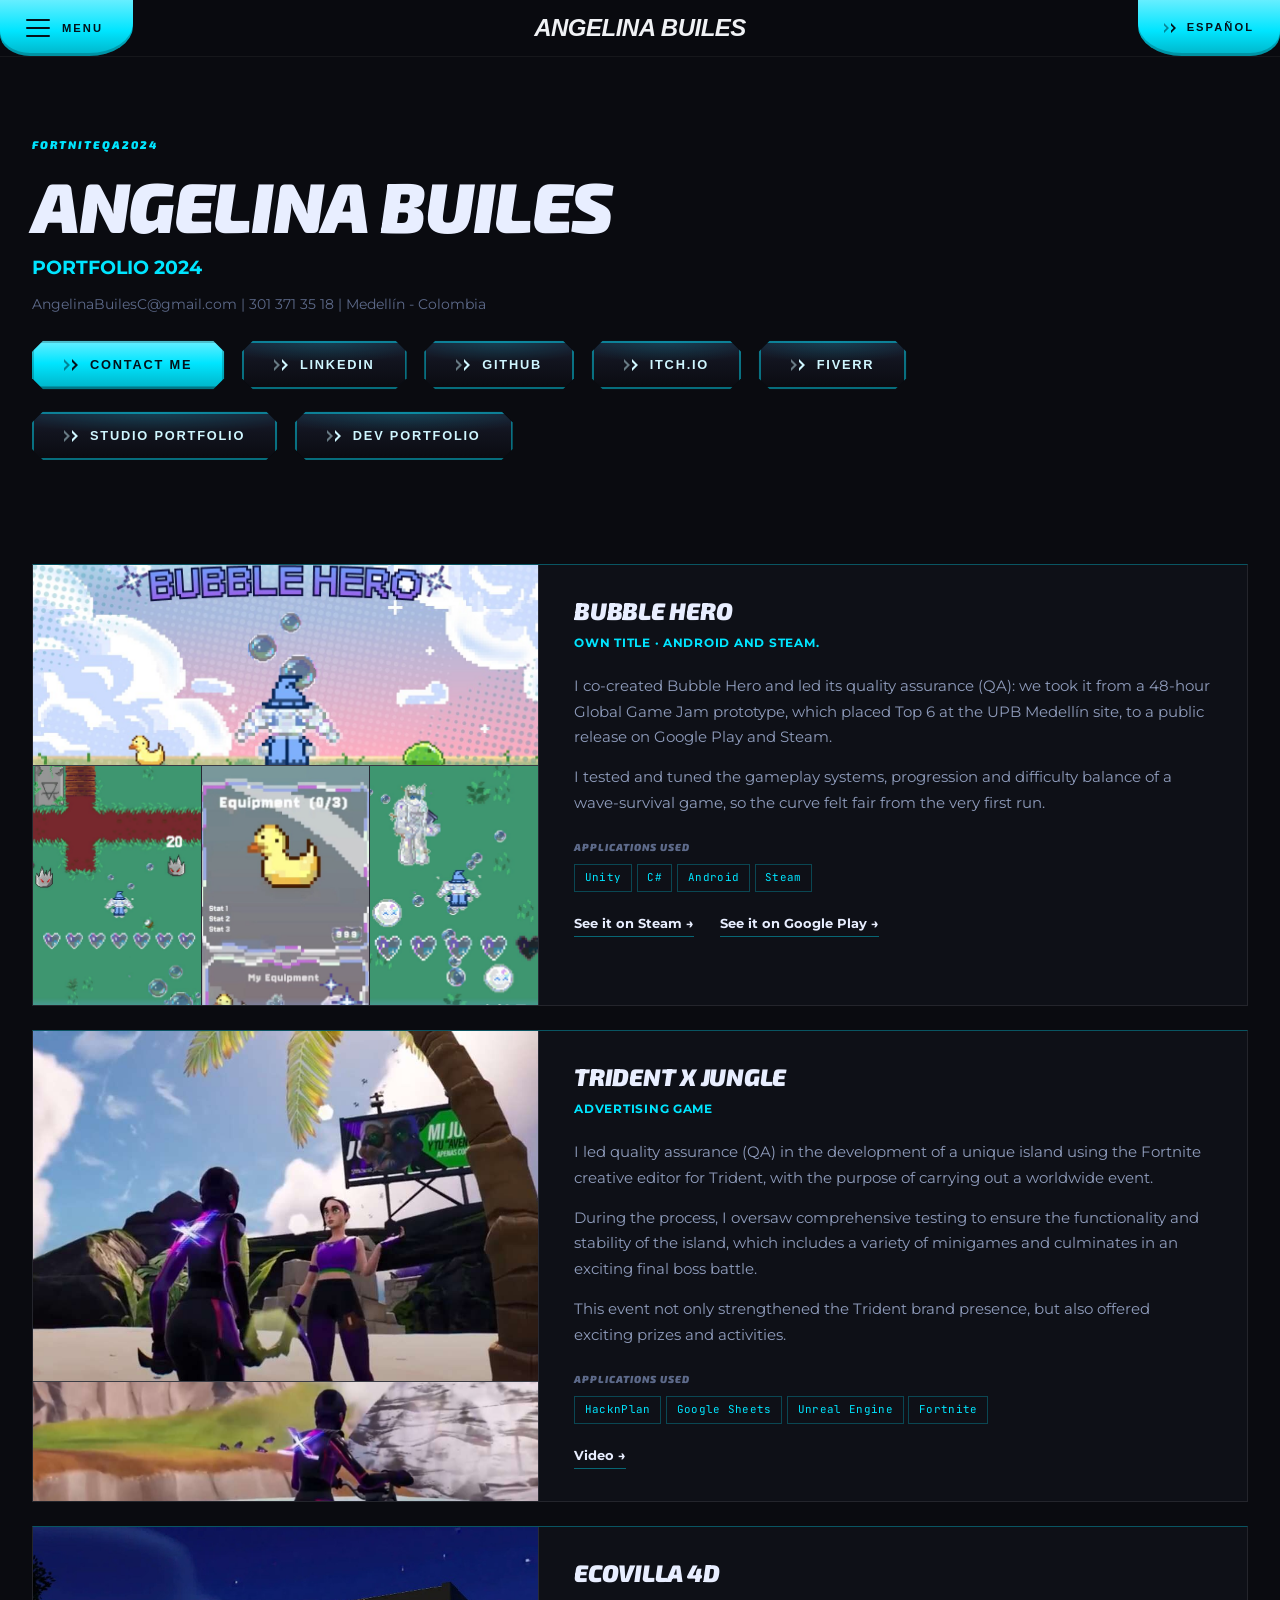
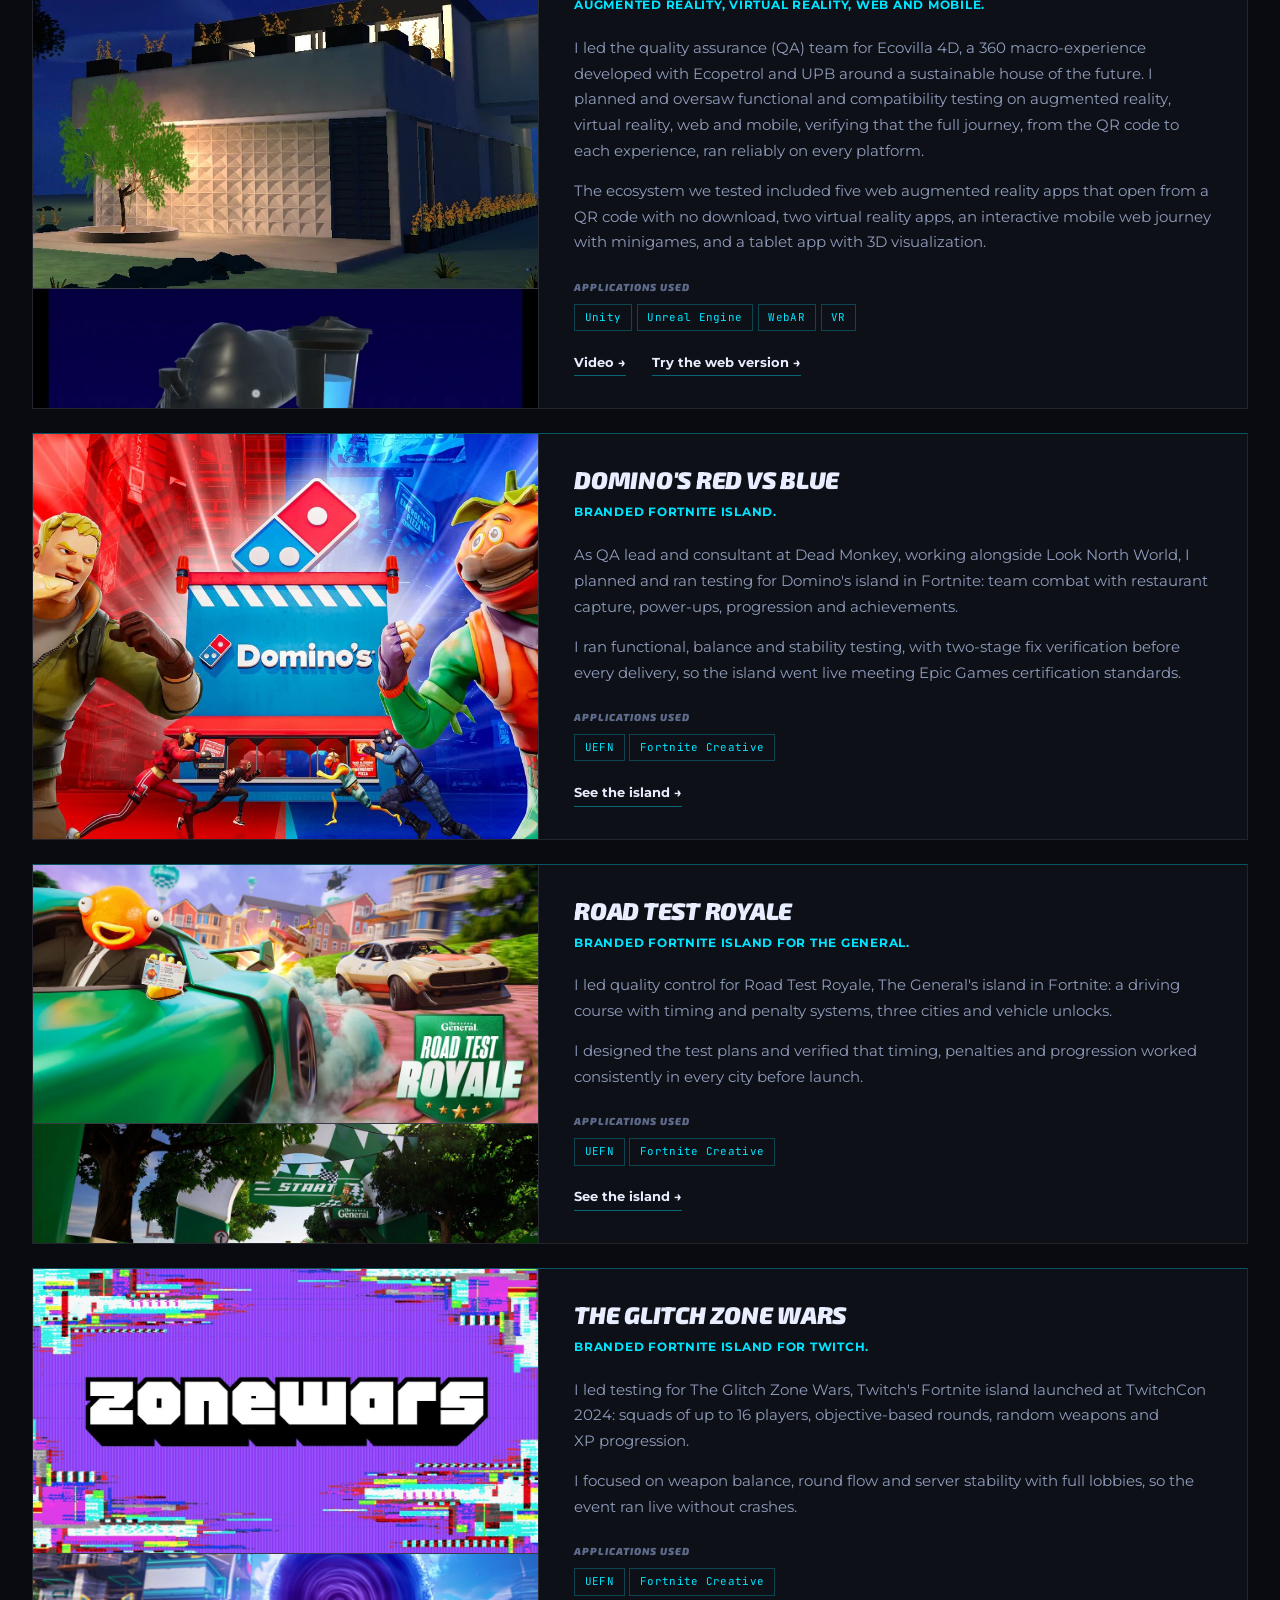
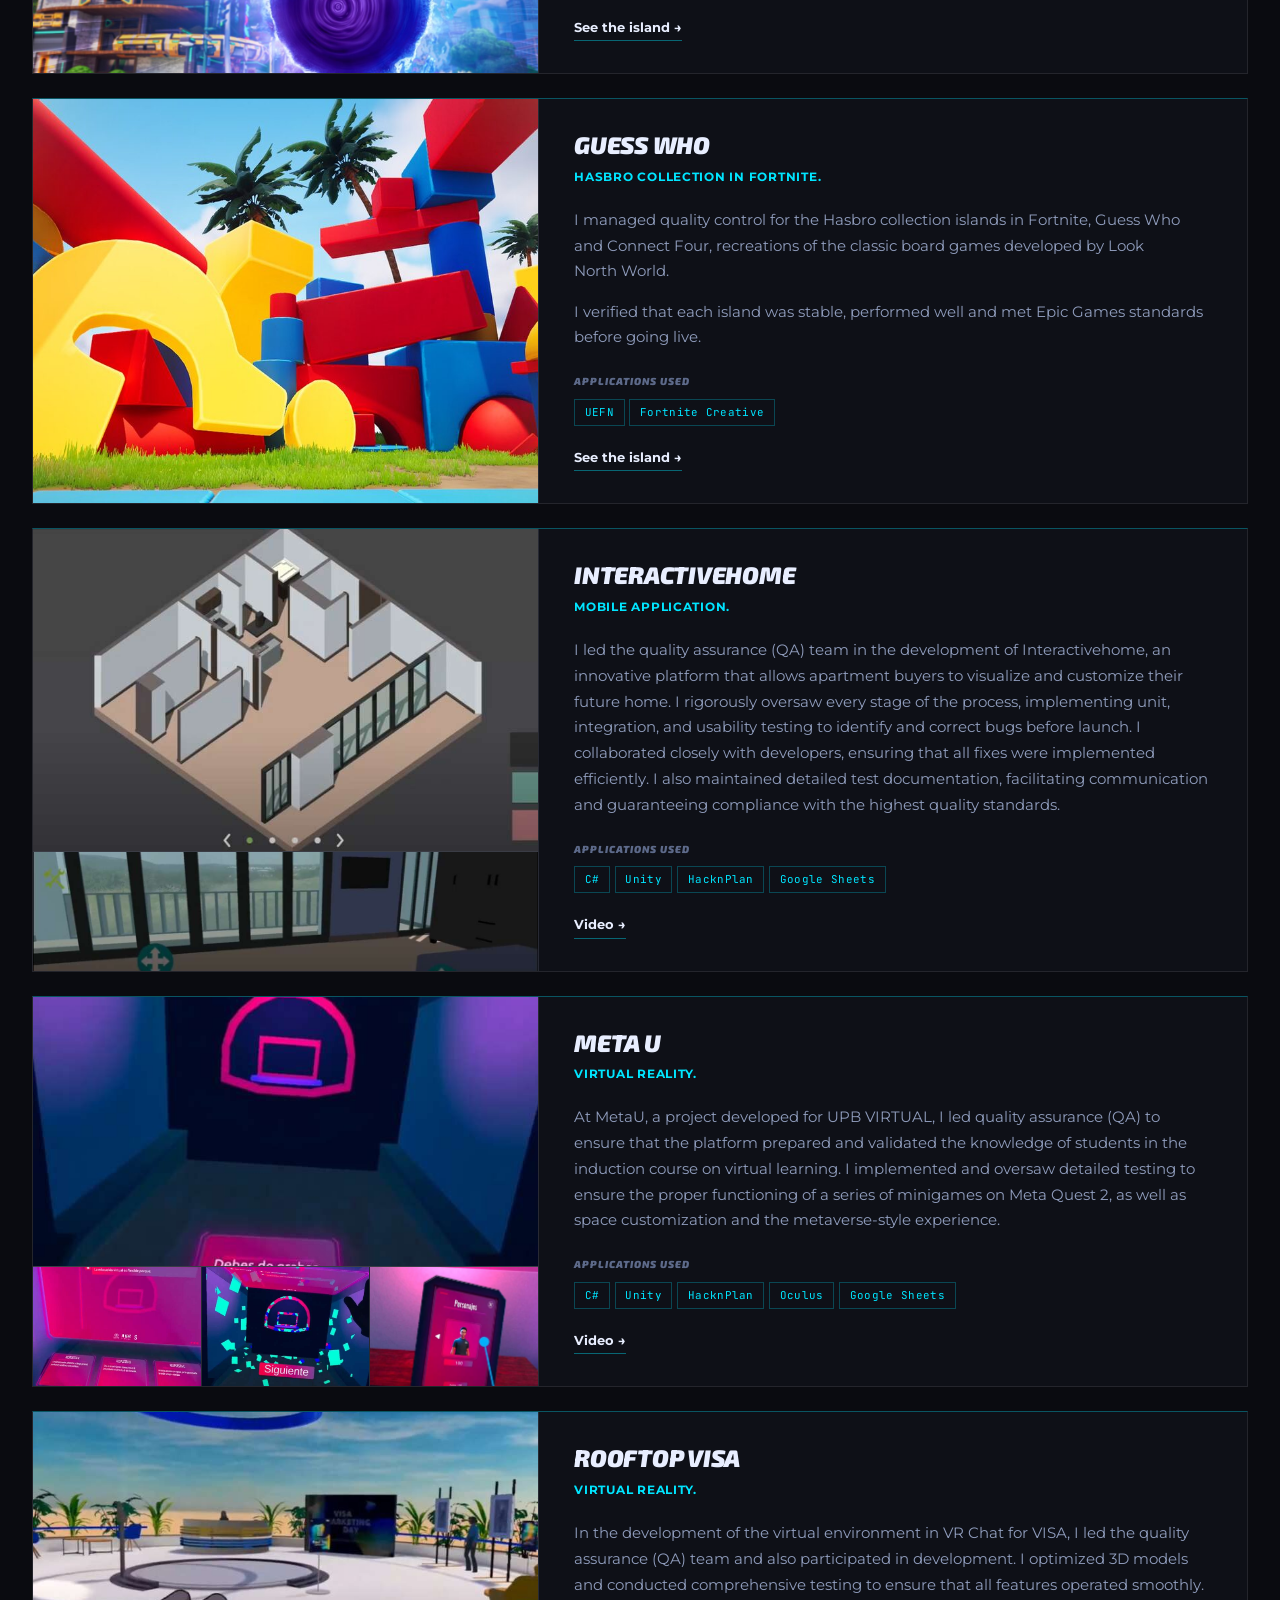
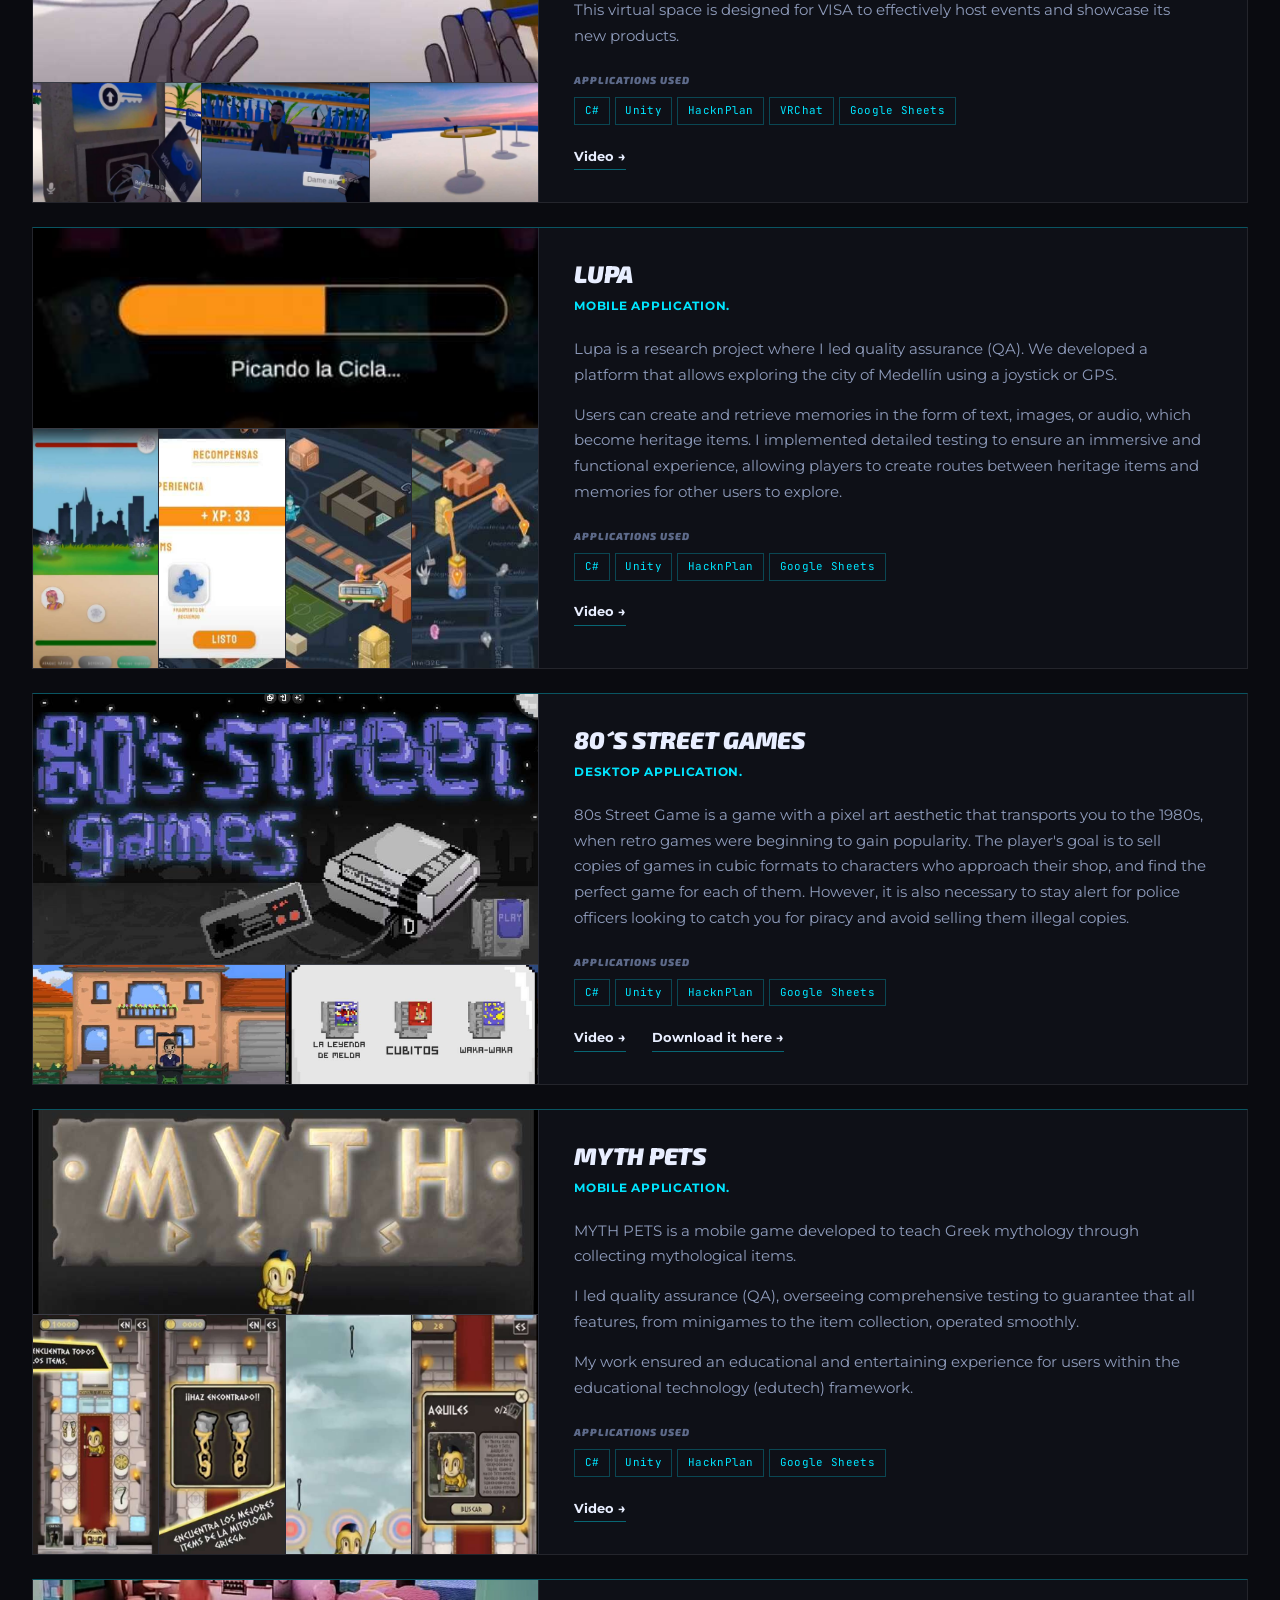
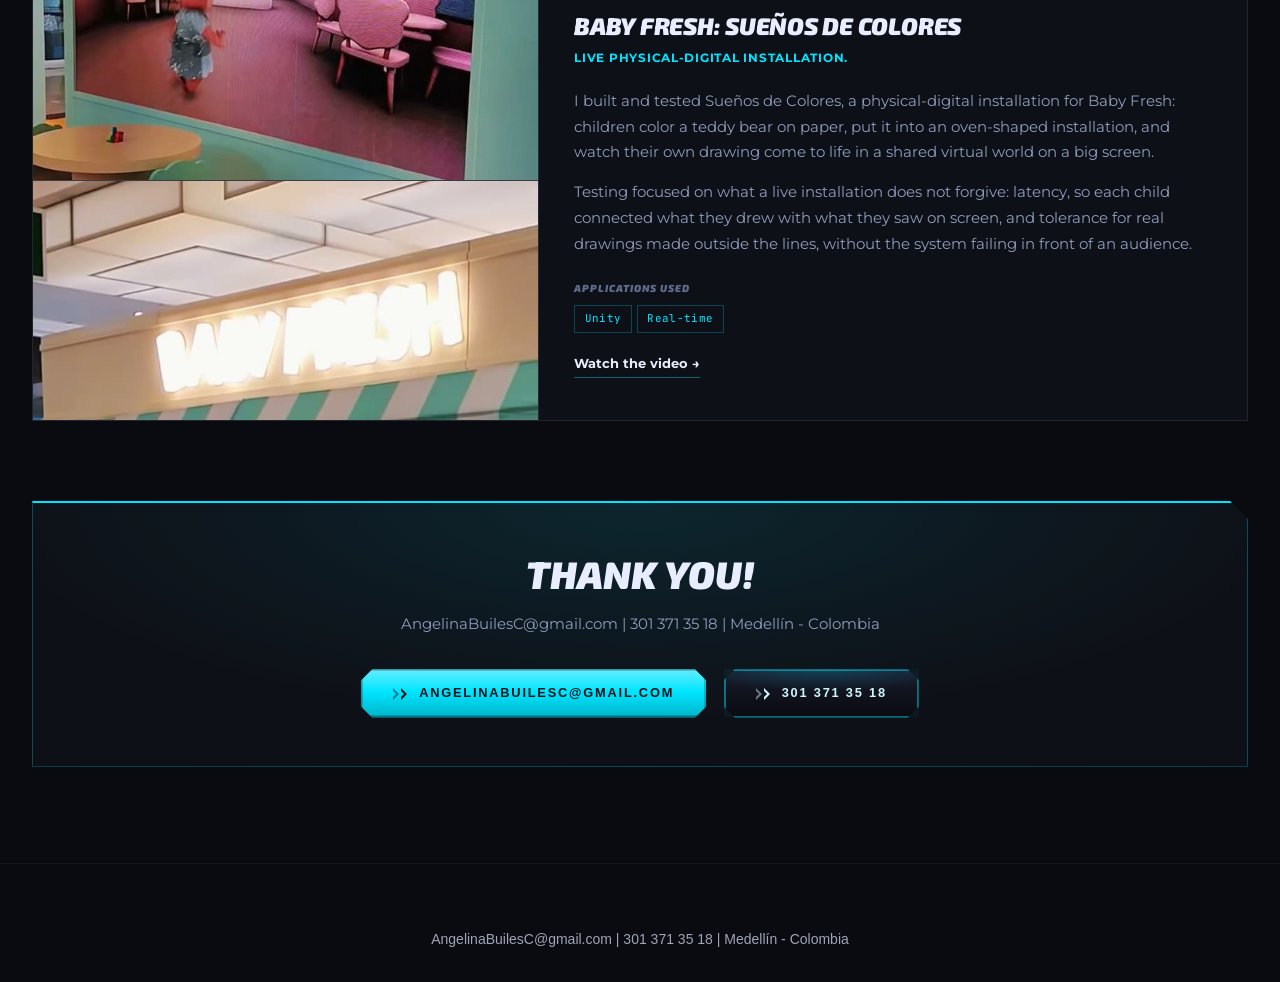
==== commit c3be2217: "Enlaza al portafolio de desarrollo desde la portada Co-Authored-By: Claude Opus 5.5 <noreply@anthrop" ====
--- a/en/index.html
+++ b/en/index.html
@@ -202,6 +202,7 @@
                         <a class="btn btn-secondary" href="https://dragonarkstudios.itch.io" target="_blank" rel="noopener">itch.io</a>
                         <a class="btn btn-secondary" href="https://www.fiverr.com/angibuiles" target="_blank" rel="noopener">Fiverr</a>
                         <a class="btn btn-secondary" href="https://dragonarkstudios.com/portfolio" target="_blank" rel="noopener">Studio portfolio</a>
+                        <a class="btn btn-secondary" href="https://jelyblu.github.io/portafolio-dev/en/">Dev portfolio</a>
                     </div>
                 </div>
             </div>
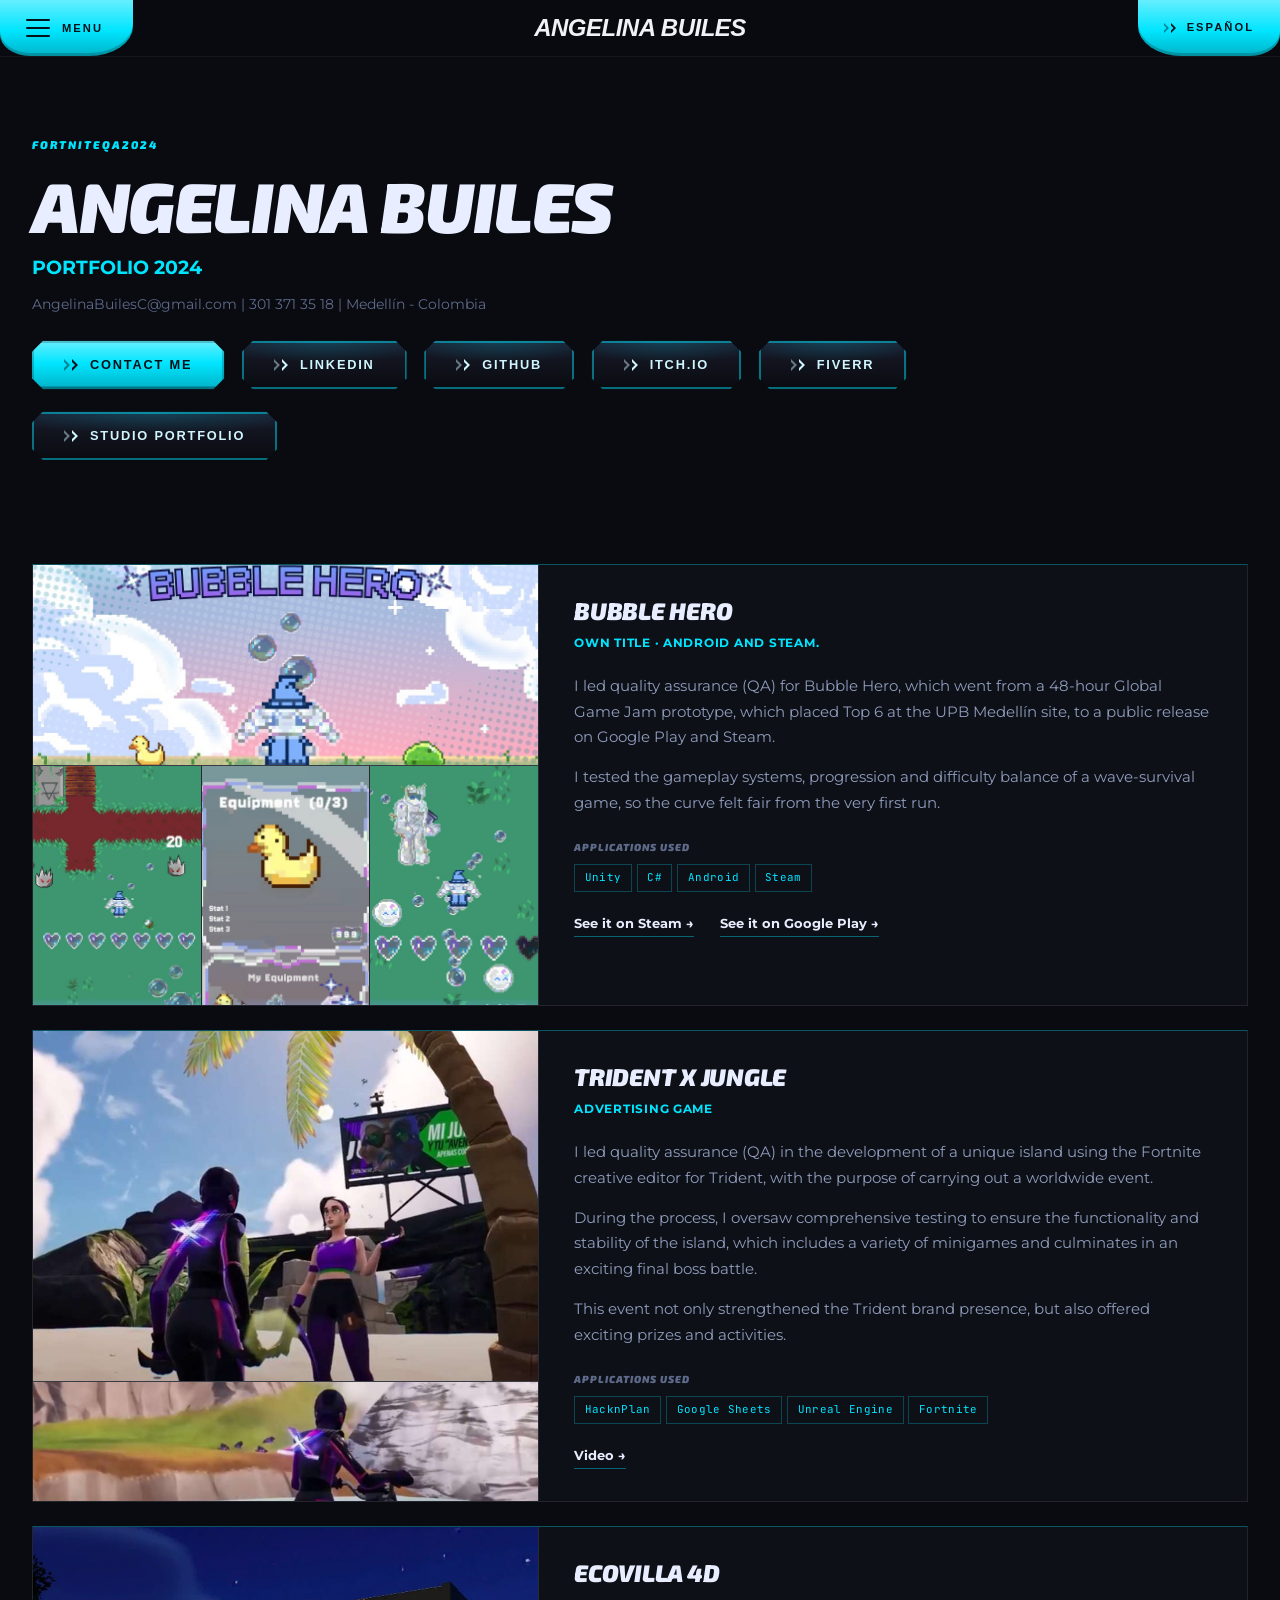
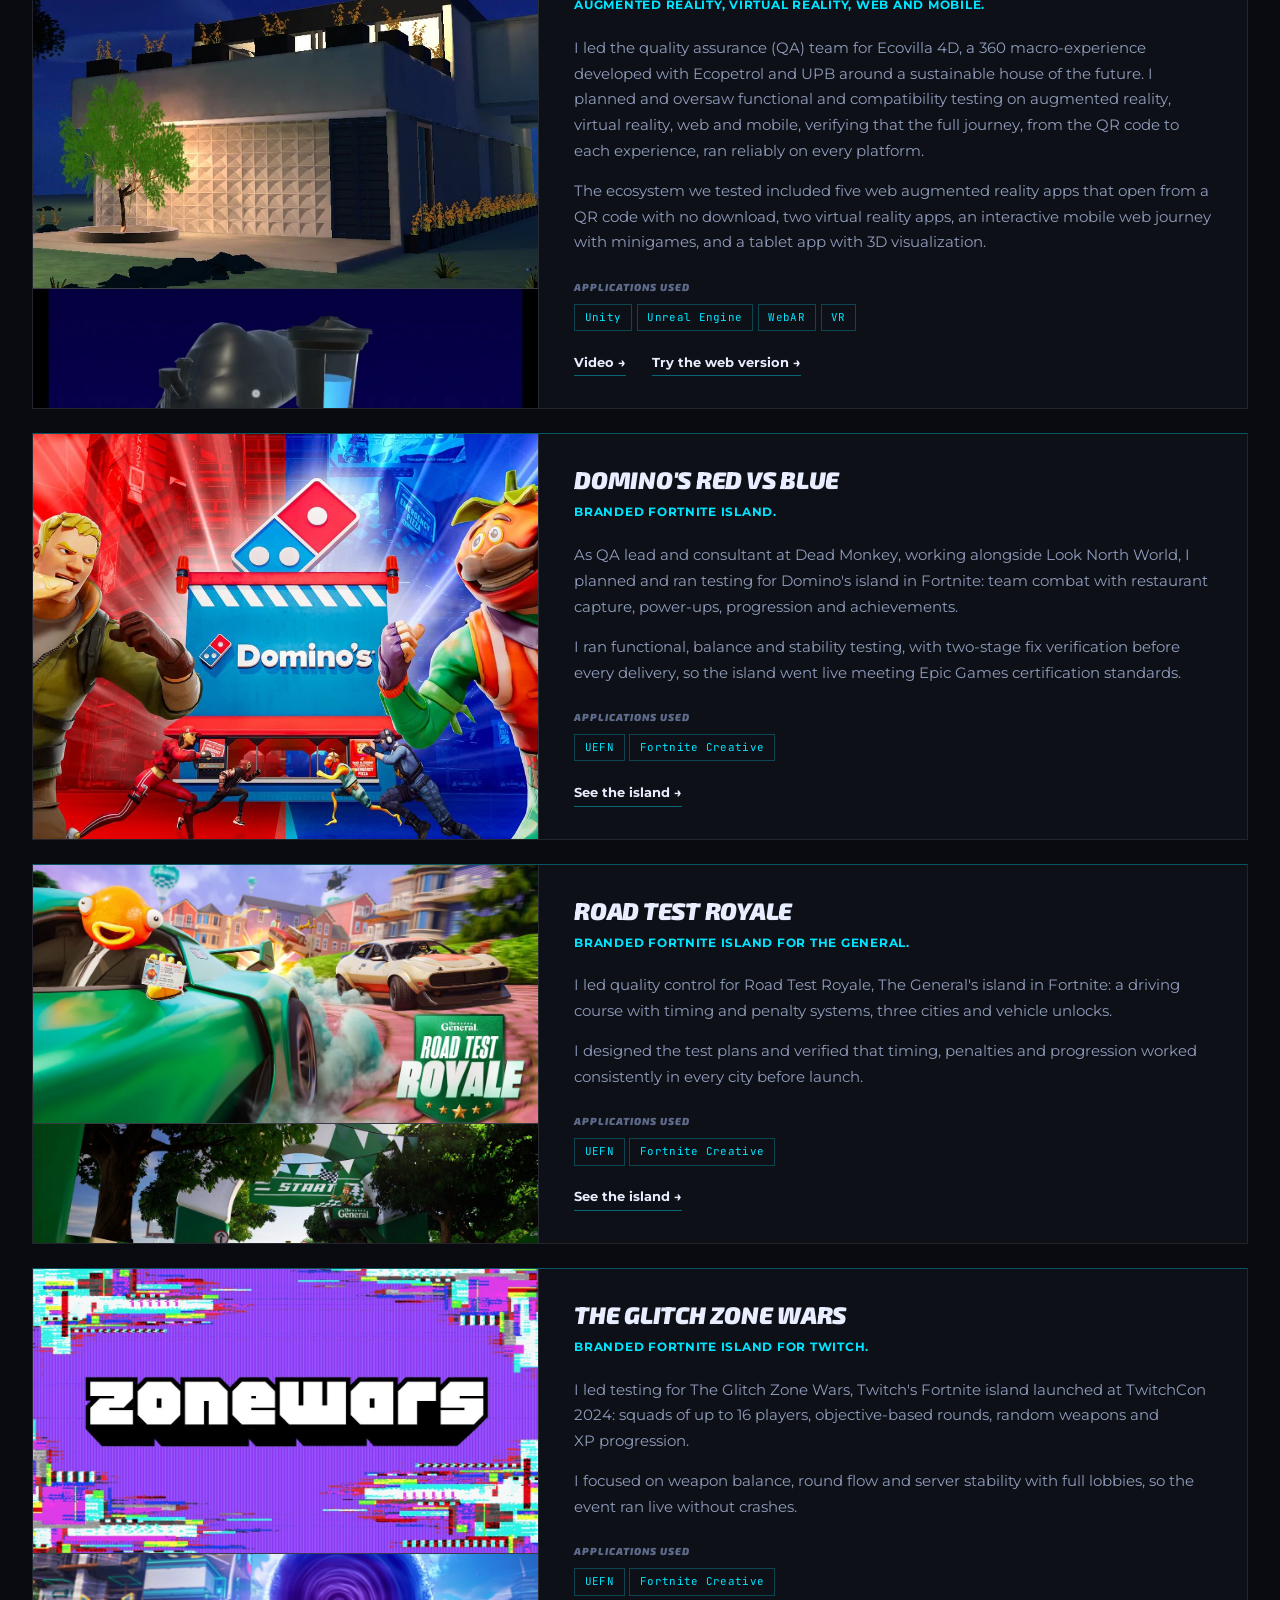
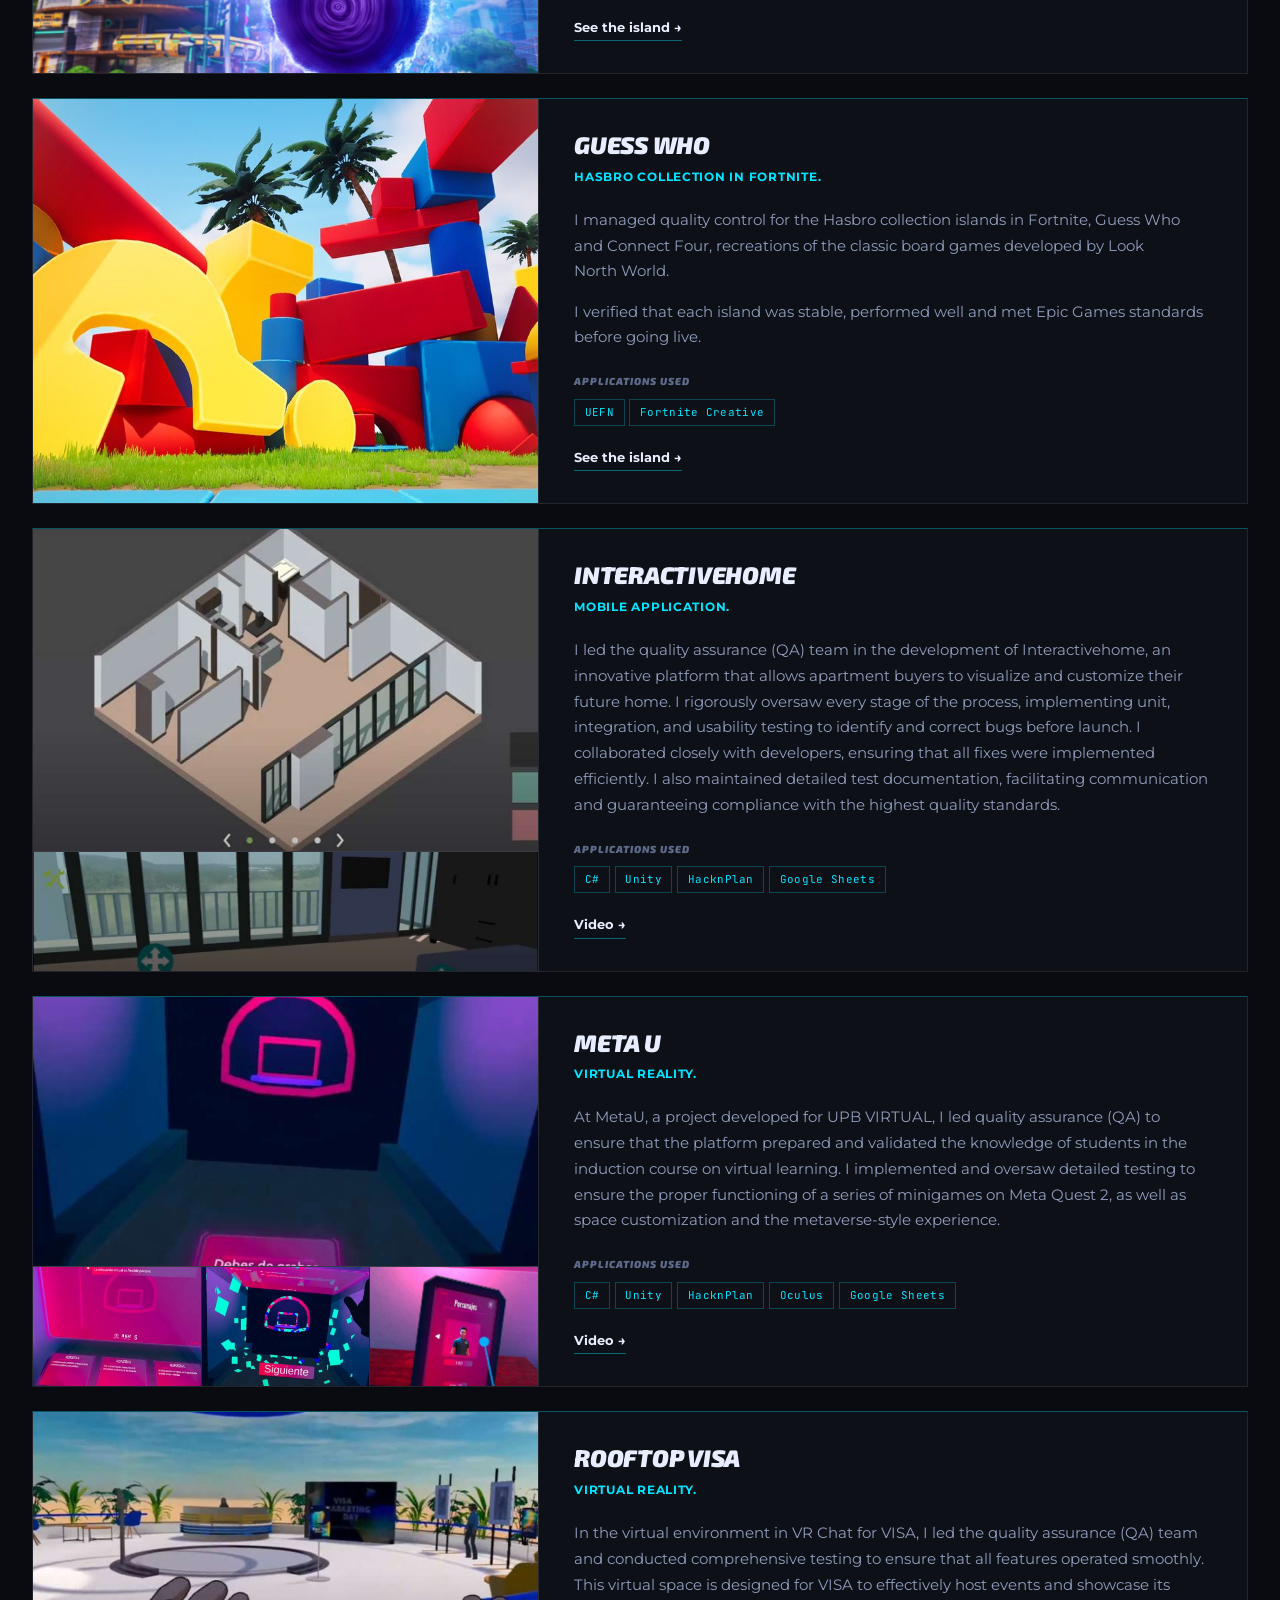
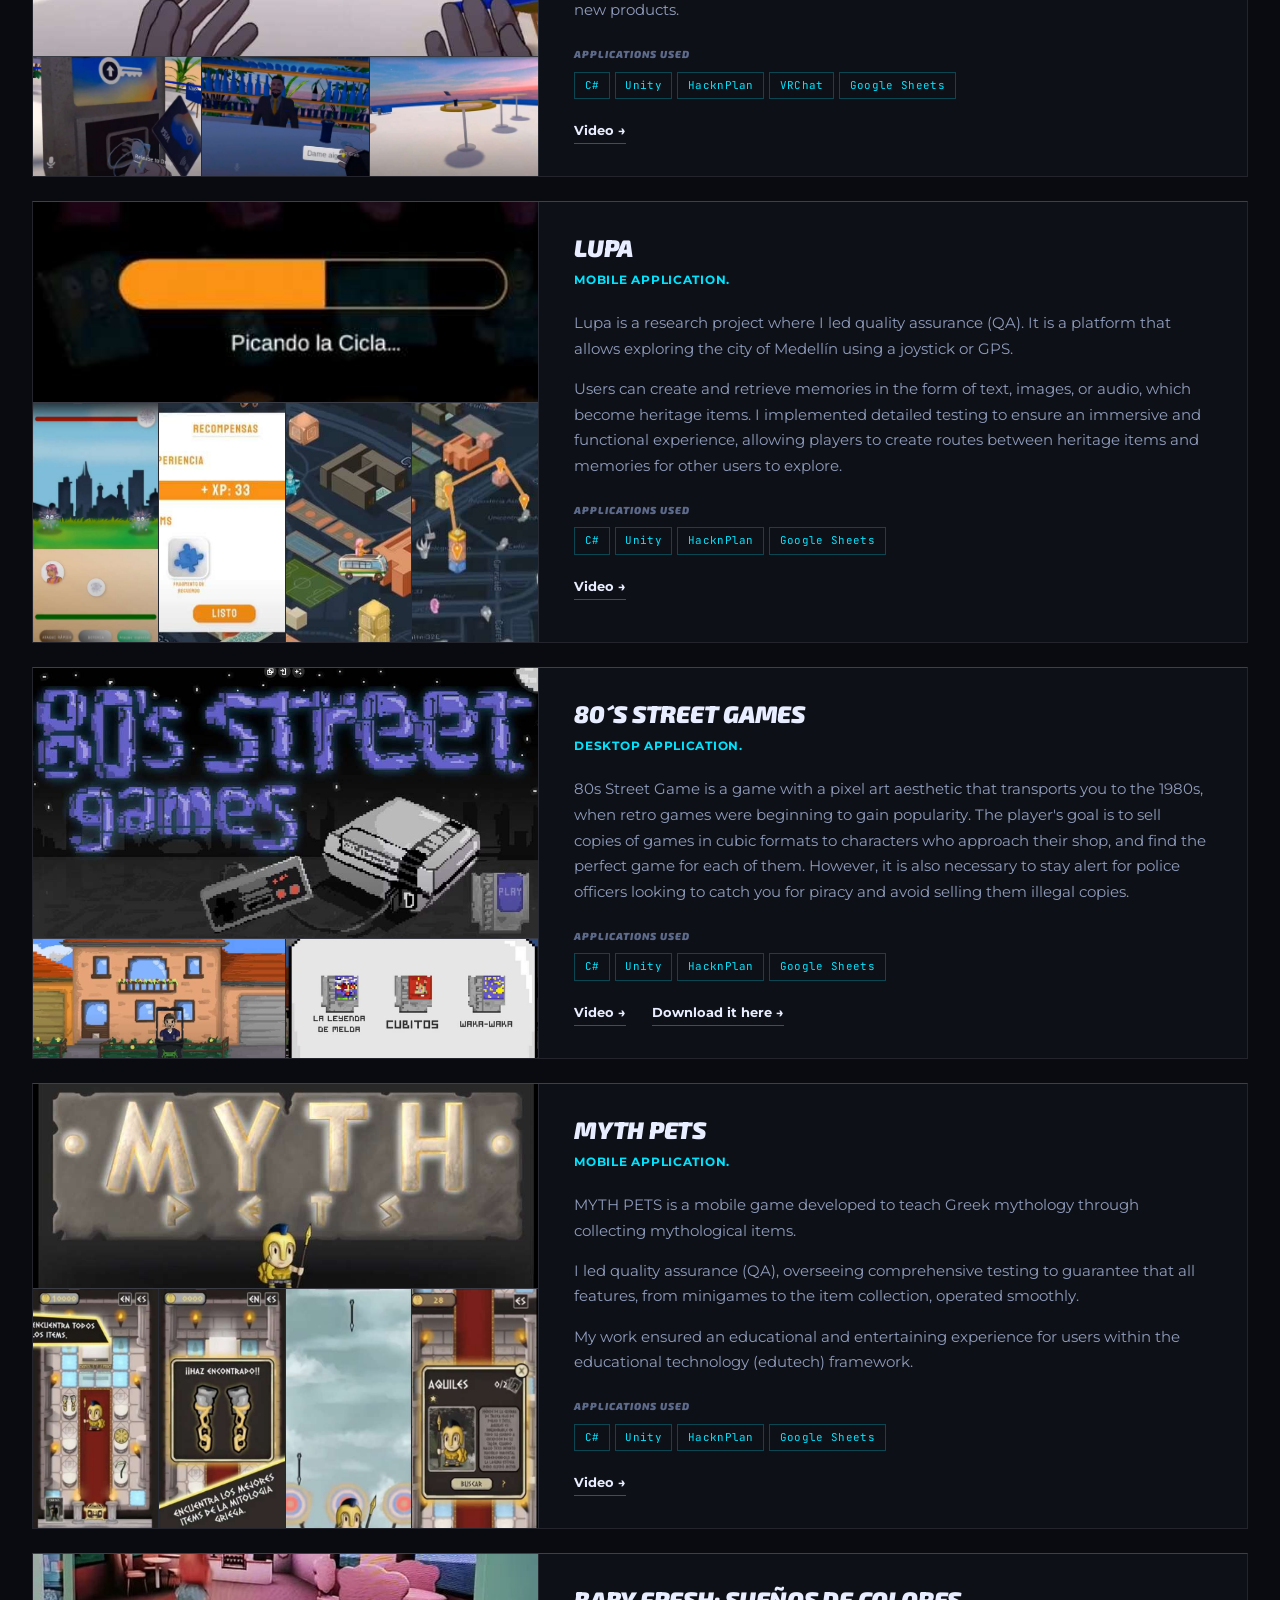
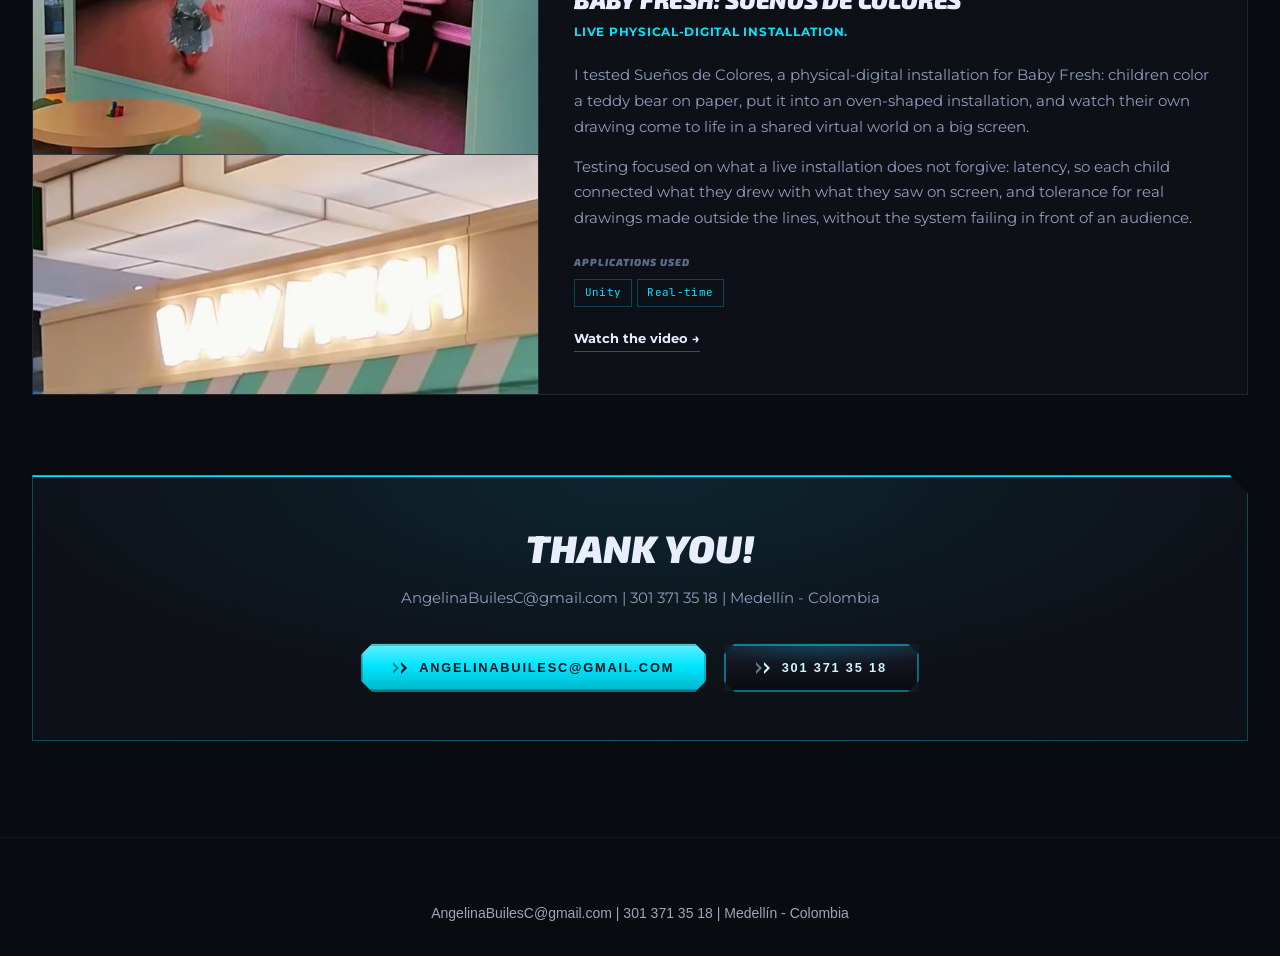
==== commit e0b0645e: "Separa del todo QA y desarrollo: sin enlaces ni menciones cruzadas Co-Authored-By: Claude Opus 5.5 <" ====
--- a/en/index.html
+++ b/en/index.html
@@ -202,7 +202,6 @@
                         <a class="btn btn-secondary" href="https://dragonarkstudios.itch.io" target="_blank" rel="noopener">itch.io</a>
                         <a class="btn btn-secondary" href="https://www.fiverr.com/angibuiles" target="_blank" rel="noopener">Fiverr</a>
                         <a class="btn btn-secondary" href="https://dragonarkstudios.com/portfolio" target="_blank" rel="noopener">Studio portfolio</a>
-                        <a class="btn btn-secondary" href="https://jelyblu.github.io/portafolio-dev/en/">Dev portfolio</a>
                     </div>
                 </div>
             </div>
@@ -221,8 +220,8 @@
                             <h3>Bubble Hero</h3>
                             <p class="ab-context">Own title · Android and Steam.</p>
                             <div class="ab-desc">
-                                <p>I co-created Bubble Hero and led its quality assurance (QA): we took it from a 48-hour Global Game Jam prototype, which placed Top 6 at the UPB Medellín site, to a public release on Google Play and Steam.</p>
-                                <p>I tested and tuned the gameplay systems, progression and difficulty balance of a wave-survival game, so the curve felt fair from the very first run.</p>
+                                <p>I led quality assurance (QA) for Bubble Hero, which went from a 48-hour Global Game Jam prototype, which placed Top 6 at the UPB Medellín site, to a public release on Google Play and Steam.</p>
+                                <p>I tested the gameplay systems, progression and difficulty balance of a wave-survival game, so the curve felt fair from the very first run.</p>
                             </div>
                             <p class="ab-label">Applications used</p>
                             <div class="ab-tech"><span>Unity</span><span>C#</span><span>Android</span><span>Steam</span></div>
@@ -374,7 +373,7 @@
                             <h3>Rooftop Visa</h3>
                             <p class="ab-context">Virtual Reality.</p>
                             <div class="ab-desc">
-                                <p>In the development of the virtual environment in VR Chat for VISA, I led the quality assurance (QA) team and also participated in development. I optimized 3D models and conducted comprehensive testing to ensure that all features operated smoothly. This virtual space is designed for VISA to effectively host events and showcase its new products.</p>
+                                <p>In the virtual environment in VR Chat for VISA, I led the quality assurance (QA) team and conducted comprehensive testing to ensure that all features operated smoothly. This virtual space is designed for VISA to effectively host events and showcase its new products.</p>
                             </div>
                             <p class="ab-label">Applications used</p>
                             <div class="ab-tech"><span>C#</span><span>Unity</span><span>HacknPlan</span><span>VRChat</span><span>Google Sheets</span></div>
@@ -390,7 +389,7 @@
                             <h3>Lupa</h3>
                             <p class="ab-context">Mobile application.</p>
                             <div class="ab-desc">
-                                <p>Lupa is a research project where I led quality assurance (QA). We developed a platform that allows exploring the city of Medellín using a joystick or GPS.</p>
+                                <p>Lupa is a research project where I led quality assurance (QA). It is a platform that allows exploring the city of Medellín using a joystick or GPS.</p>
                                 <p>Users can create and retrieve memories in the form of text, images, or audio, which become heritage items. I implemented detailed testing to ensure an immersive and functional experience, allowing players to create routes between heritage items and memories for other users to explore.</p>
                             </div>
                             <p class="ab-label">Applications used</p>
@@ -442,7 +441,7 @@
                             <h3>Baby Fresh: Sueños de Colores</h3>
                             <p class="ab-context">Live physical-digital installation.</p>
                             <div class="ab-desc">
-                                <p>I built and tested Sueños de Colores, a physical-digital installation for Baby Fresh: children color a teddy bear on paper, put it into an oven-shaped installation, and watch their own drawing come to life in a shared virtual world on a big screen.</p>
+                                <p>I tested Sueños de Colores, a physical-digital installation for Baby Fresh: children color a teddy bear on paper, put it into an oven-shaped installation, and watch their own drawing come to life in a shared virtual world on a big screen.</p>
                                 <p>Testing focused on what a live installation does not forgive: latency, so each child connected what they drew with what they saw on screen, and tolerance for real drawings made outside the lines, without the system failing in front of an audience.</p>
                             </div>
                             <p class="ab-label">Applications used</p>
